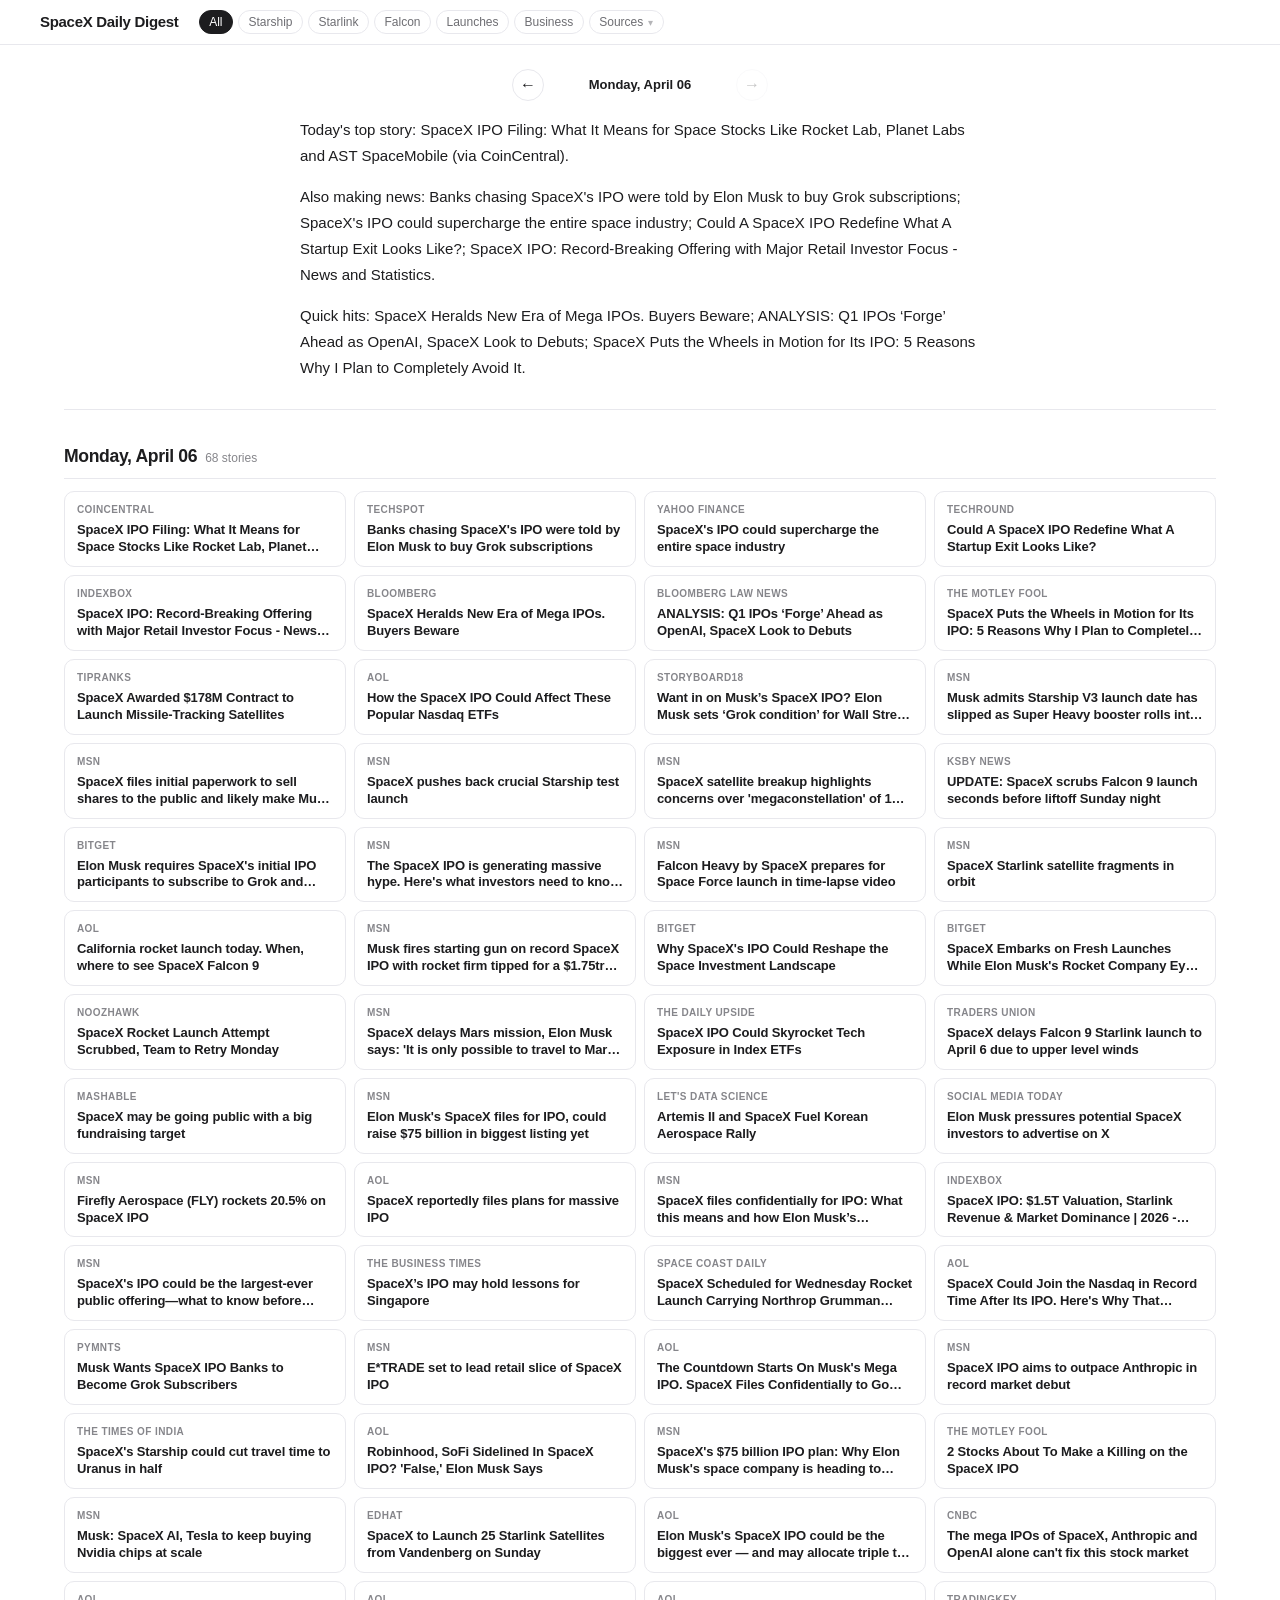
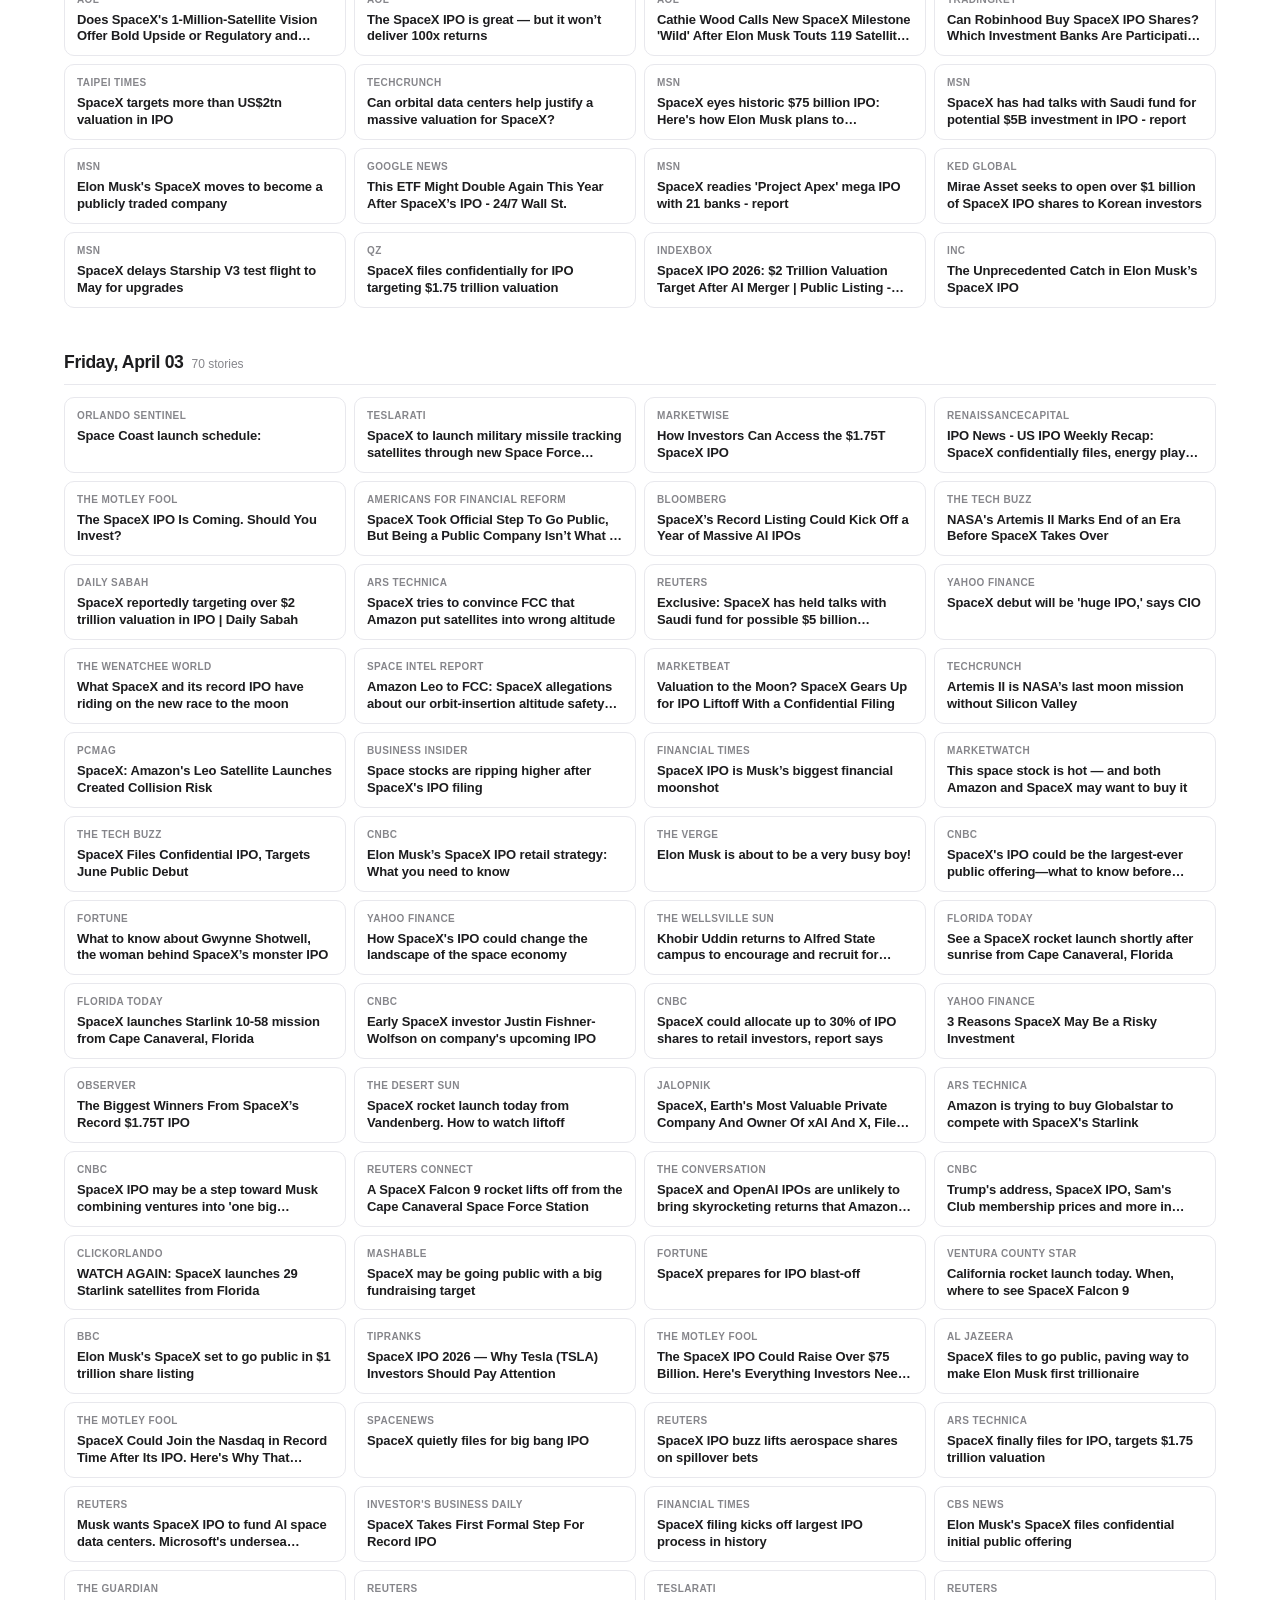
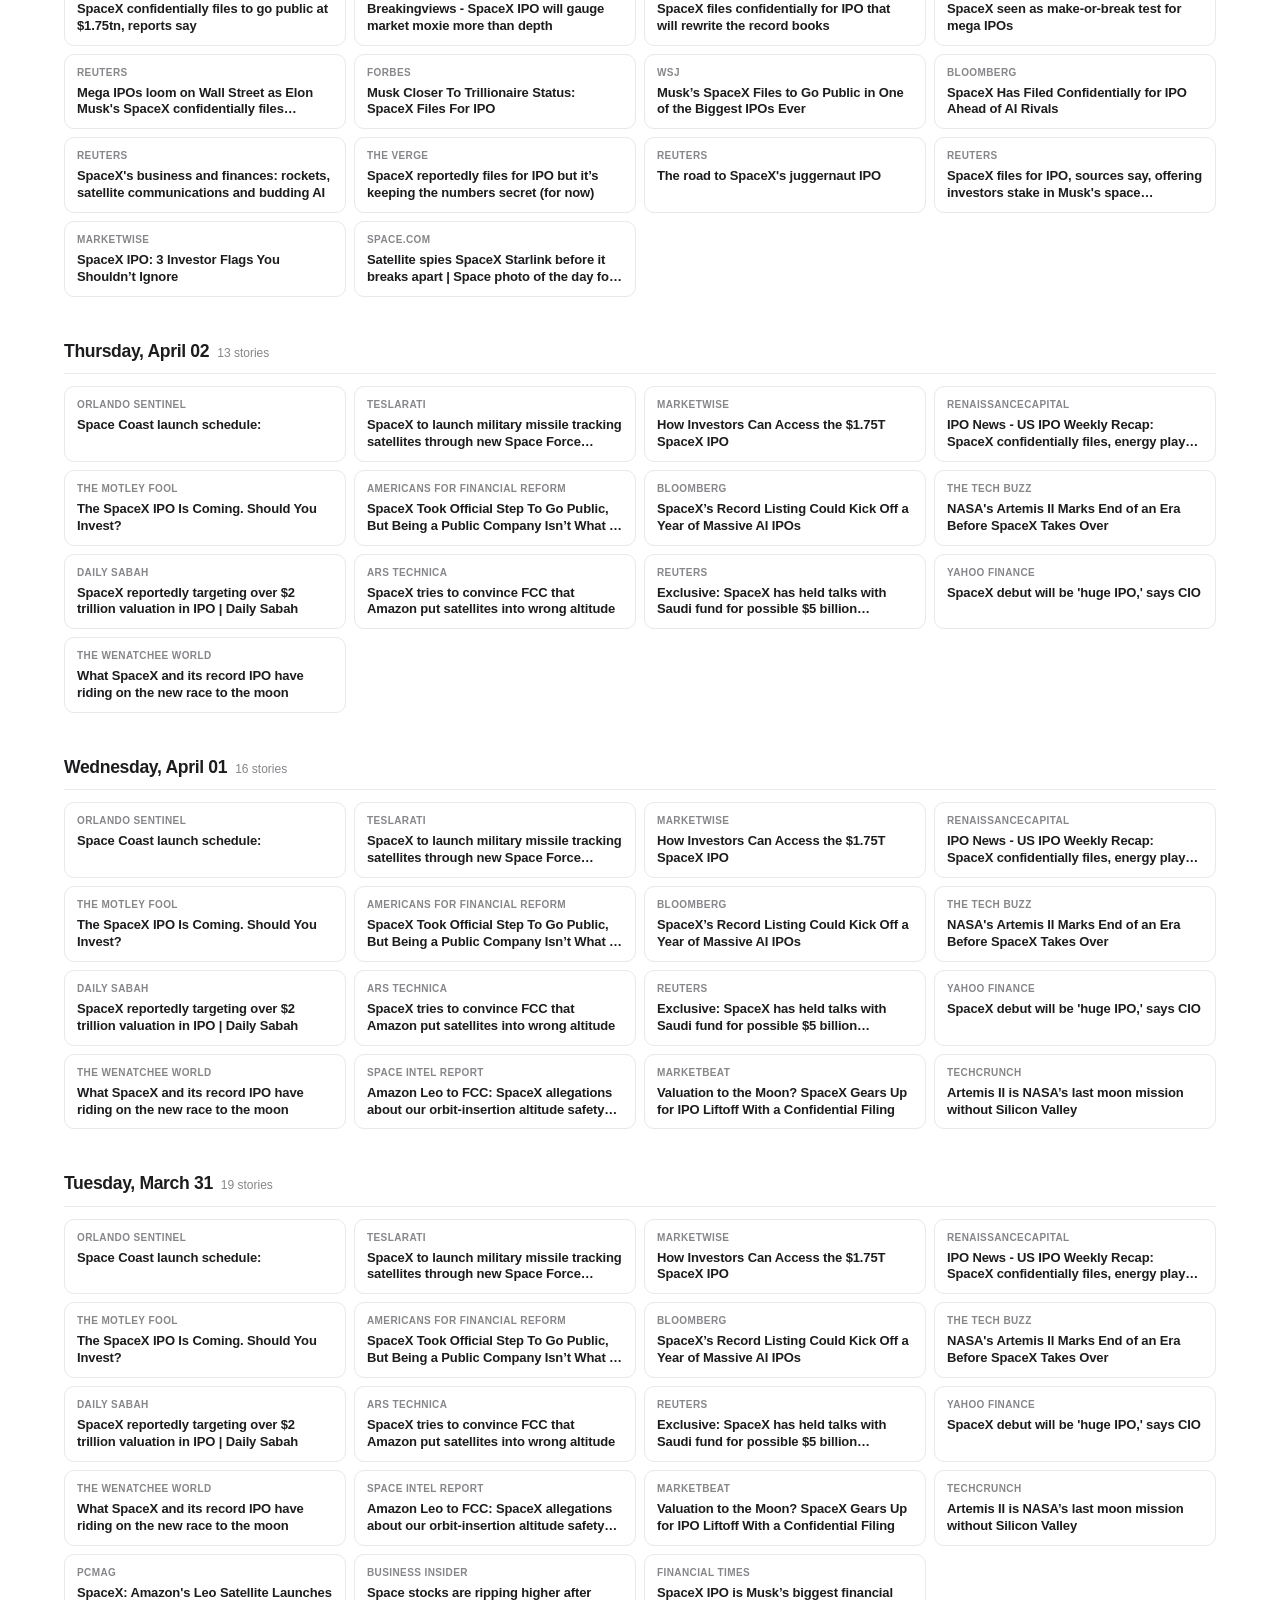
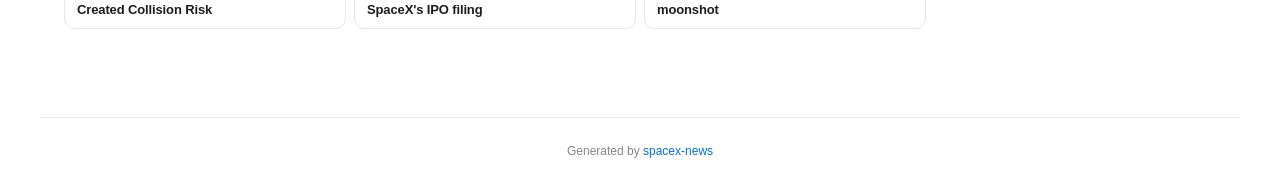
==== index.html @ ad114cac "Daily digest: 2026-04-06" ====
<!DOCTYPE html>
<html lang="en">
<head>
    <meta charset="UTF-8">
    <meta name="viewport" content="width=device-width, initial-scale=1.0">
    <title>SpaceX Daily Digest</title>
    <link rel="stylesheet" href="static/style.css">
</head>
<body>
    <nav class="topbar">
        <div class="topbar-inner">
            <span class="topbar-title">SpaceX Daily Digest</span>
            <div class="filter-row">
                <button class="filter-chip active" data-filter="topic" data-value="all">All</button>
                <button class="filter-chip" data-filter="topic" data-value="starship">Starship</button>
                <button class="filter-chip" data-filter="topic" data-value="starlink">Starlink</button>
                <button class="filter-chip" data-filter="topic" data-value="falcon">Falcon</button>
                <button class="filter-chip" data-filter="topic" data-value="launch">Launches</button>
                <button class="filter-chip" data-filter="topic" data-value="ipo">Business</button>
                <div class="source-dropdown">
                    <button class="filter-chip source-toggle" id="source-toggle">Sources</button>
                    <div class="source-menu" id="source-menu">
                        
                        <button class="source-option" data-filter="source" data-value="AOL">AOL</button>
                        
                        <button class="source-option" data-filter="source" data-value="Al Jazeera">Al Jazeera</button>
                        
                        <button class="source-option" data-filter="source" data-value="Americans for Financial Reform">Americans for Financial Reform</button>
                        
                        <button class="source-option" data-filter="source" data-value="Ars Technica">Ars Technica</button>
                        
                        <button class="source-option" data-filter="source" data-value="Bitget">Bitget</button>
                        
                        <button class="source-option" data-filter="source" data-value="Bloomberg">Bloomberg</button>
                        
                        <button class="source-option" data-filter="source" data-value="Bloomberg Law News">Bloomberg Law News</button>
                        
                        <button class="source-option" data-filter="source" data-value="Business Insider">Business Insider</button>
                        
                        <button class="source-option" data-filter="source" data-value="CBS News">CBS News</button>
                        
                        <button class="source-option" data-filter="source" data-value="CNBC">CNBC</button>
                        
                        <button class="source-option" data-filter="source" data-value="CoinCentral">CoinCentral</button>
                        
                        <button class="source-option" data-filter="source" data-value="Daily Sabah">Daily Sabah</button>
                        
                        <button class="source-option" data-filter="source" data-value="Financial Times">Financial Times</button>
                        
                        <button class="source-option" data-filter="source" data-value="Florida Today">Florida Today</button>
                        
                        <button class="source-option" data-filter="source" data-value="Forbes">Forbes</button>
                        
                        <button class="source-option" data-filter="source" data-value="Fortune">Fortune</button>
                        
                        <button class="source-option" data-filter="source" data-value="Google News">Google News</button>
                        
                        <button class="source-option" data-filter="source" data-value="IndexBox">IndexBox</button>
                        
                        <button class="source-option" data-filter="source" data-value="Investor&#39;s Business Daily">Investor&#39;s Business Daily</button>
                        
                        <button class="source-option" data-filter="source" data-value="Jalopnik">Jalopnik</button>
                        
                        <button class="source-option" data-filter="source" data-value="KED Global">KED Global</button>
                        
                        <button class="source-option" data-filter="source" data-value="KSBY News">KSBY News</button>
                        
                        <button class="source-option" data-filter="source" data-value="Let&#39;s Data Science">Let&#39;s Data Science</button>
                        
                        <button class="source-option" data-filter="source" data-value="MarketBeat">MarketBeat</button>
                        
                        <button class="source-option" data-filter="source" data-value="MarketWise">MarketWise</button>
                        
                        <button class="source-option" data-filter="source" data-value="Mashable">Mashable</button>
                        
                        <button class="source-option" data-filter="source" data-value="Noozhawk">Noozhawk</button>
                        
                        <button class="source-option" data-filter="source" data-value="Orlando Sentinel">Orlando Sentinel</button>
                        
                        <button class="source-option" data-filter="source" data-value="PCMag">PCMag</button>
                        
                        <button class="source-option" data-filter="source" data-value="PYMNTS">PYMNTS</button>
                        
                        <button class="source-option" data-filter="source" data-value="Reuters">Reuters</button>
                        
                        <button class="source-option" data-filter="source" data-value="Reuters Connect">Reuters Connect</button>
                        
                        <button class="source-option" data-filter="source" data-value="Social Media Today">Social Media Today</button>
                        
                        <button class="source-option" data-filter="source" data-value="Space Coast Daily">Space Coast Daily</button>
                        
                        <button class="source-option" data-filter="source" data-value="Space Intel Report">Space Intel Report</button>
                        
                        <button class="source-option" data-filter="source" data-value="Space.com">Space.com</button>
                        
                        <button class="source-option" data-filter="source" data-value="SpaceNews">SpaceNews</button>
                        
                        <button class="source-option" data-filter="source" data-value="Storyboard18">Storyboard18</button>
                        
                        <button class="source-option" data-filter="source" data-value="Taipei Times">Taipei Times</button>
                        
                        <button class="source-option" data-filter="source" data-value="TechCrunch">TechCrunch</button>
                        
                        <button class="source-option" data-filter="source" data-value="TechRound">TechRound</button>
                        
                        <button class="source-option" data-filter="source" data-value="TechSpot">TechSpot</button>
                        
                        <button class="source-option" data-filter="source" data-value="Teslarati">Teslarati</button>
                        
                        <button class="source-option" data-filter="source" data-value="The Business Times">The Business Times</button>
                        
                        <button class="source-option" data-filter="source" data-value="The Conversation">The Conversation</button>
                        
                        <button class="source-option" data-filter="source" data-value="The Daily Upside">The Daily Upside</button>
                        
                        <button class="source-option" data-filter="source" data-value="The Desert Sun">The Desert Sun</button>
                        
                        <button class="source-option" data-filter="source" data-value="The Guardian">The Guardian</button>
                        
                        <button class="source-option" data-filter="source" data-value="The Motley Fool">The Motley Fool</button>
                        
                        <button class="source-option" data-filter="source" data-value="The Tech Buzz">The Tech Buzz</button>
                        
                        <button class="source-option" data-filter="source" data-value="The Times of India">The Times of India</button>
                        
                        <button class="source-option" data-filter="source" data-value="The Verge">The Verge</button>
                        
                        <button class="source-option" data-filter="source" data-value="The Wenatchee World">The Wenatchee World</button>
                        
                        <button class="source-option" data-filter="source" data-value="TipRanks">TipRanks</button>
                        
                        <button class="source-option" data-filter="source" data-value="Traders Union">Traders Union</button>
                        
                        <button class="source-option" data-filter="source" data-value="TradingKey">TradingKey</button>
                        
                        <button class="source-option" data-filter="source" data-value="Ventura County Star">Ventura County Star</button>
                        
                        <button class="source-option" data-filter="source" data-value="WSJ">WSJ</button>
                        
                        <button class="source-option" data-filter="source" data-value="Yahoo Finance">Yahoo Finance</button>
                        
                        <button class="source-option" data-filter="source" data-value="bbc">bbc</button>
                        
                        <button class="source-option" data-filter="source" data-value="clickorlando">clickorlando</button>
                        
                        <button class="source-option" data-filter="source" data-value="edhat">edhat</button>
                        
                        <button class="source-option" data-filter="source" data-value="inc">inc</button>
                        
                        <button class="source-option" data-filter="source" data-value="marketwatch">marketwatch</button>
                        
                        <button class="source-option" data-filter="source" data-value="msn">msn</button>
                        
                        <button class="source-option" data-filter="source" data-value="observer">observer</button>
                        
                        <button class="source-option" data-filter="source" data-value="qz">qz</button>
                        
                        <button class="source-option" data-filter="source" data-value="renaissancecapital">renaissancecapital</button>
                        
                        <button class="source-option" data-filter="source" data-value="the wellsville sun">the wellsville sun</button>
                        
                    </div>
                </div>
            </div>
            <span class="active-source-tag" id="active-source-tag" hidden></span>
        </div>
    </nav>

    <main>
        <!-- Daily Digest Carousel -->
        
        <section class="digest-carousel" id="digest-carousel">
            <div class="digest-nav">
                <button class="digest-arrow" id="digest-prev" aria-label="Previous day">&larr;</button>
                <div class="digest-date" id="digest-date"></div>
                <button class="digest-arrow" id="digest-next" aria-label="Next day">&rarr;</button>
            </div>
            
            <article class="digest-panel active" data-day-index="0" data-date="Monday, April 06">
                <div class="digest-text">
                    <p>Today's top story: SpaceX IPO Filing: What It Means for Space Stocks Like Rocket Lab, Planet Labs and AST SpaceMobile (via CoinCentral).</p>
<p>Also making news: Banks chasing SpaceX's IPO were told by Elon Musk to buy Grok subscriptions; SpaceX's IPO could supercharge the entire space industry; Could A SpaceX IPO Redefine What A Startup Exit Looks Like?; SpaceX IPO: Record-Breaking Offering with Major Retail Investor Focus - News and Statistics.</p>
<p>Quick hits: SpaceX Heralds New Era of Mega IPOs. Buyers Beware; ANALYSIS: Q1 IPOs ‘Forge’ Ahead as OpenAI, SpaceX Look to Debuts; SpaceX Puts the Wheels in Motion for Its IPO: 5 Reasons Why I Plan to Completely Avoid It.</p>
                </div>
            </article>
            
            <article class="digest-panel " data-day-index="1" data-date="Friday, April 03">
                <div class="digest-text">
                    <p>Today's top story: Space Coast launch schedule: (via Orlando Sentinel).</p>
<p>Also making news: SpaceX to launch military missile tracking satellites through new Space Force contract; How Investors Can Access the $1.75T SpaceX IPO; IPO News - US IPO Weekly Recap: SpaceX confidentially files, energy play goes public, and more defense tech joins the IPO pipeline; The SpaceX IPO Is Coming. Should You Invest?.</p>
<p>Quick hits: SpaceX Took Official Step To Go Public, But Being a Public Company Isn’t What It Used To Be; SpaceX’s Record Listing Could Kick Off a Year of Massive AI IPOs; NASA's Artemis II Marks End of an Era Before SpaceX Takes Over.</p>
                </div>
            </article>
            
            <article class="digest-panel " data-day-index="2" data-date="Thursday, April 02">
                <div class="digest-text">
                    <p>This is a test briefing for 2026-04-02. SpaceX continued work on Starship development while preparing for upcoming Falcon 9 missions. The company also made progress on Starlink constellation expansion.</p>
<p>In business news, SpaceX IPO discussions dominated headlines with multiple reports suggesting a record-breaking public offering could be imminent.</p>
<p>Quick hits: Several launches were scheduled from both Cape Canaveral and Vandenberg, and the FCC continued reviewing Starlink spectrum allocation requests.</p>
                </div>
            </article>
            
            <article class="digest-panel " data-day-index="3" data-date="Wednesday, April 01">
                <div class="digest-text">
                    <p>This is a test briefing for 2026-04-01. SpaceX continued work on Starship development while preparing for upcoming Falcon 9 missions. The company also made progress on Starlink constellation expansion.</p>
<p>In business news, SpaceX IPO discussions dominated headlines with multiple reports suggesting a record-breaking public offering could be imminent.</p>
<p>Quick hits: Several launches were scheduled from both Cape Canaveral and Vandenberg, and the FCC continued reviewing Starlink spectrum allocation requests.</p>
                </div>
            </article>
            
            <article class="digest-panel " data-day-index="4" data-date="Tuesday, March 31">
                <div class="digest-text">
                    <p>This is a test briefing for 2026-03-31. SpaceX continued work on Starship development while preparing for upcoming Falcon 9 missions. The company also made progress on Starlink constellation expansion.</p>
<p>In business news, SpaceX IPO discussions dominated headlines with multiple reports suggesting a record-breaking public offering could be imminent.</p>
<p>Quick hits: Several launches were scheduled from both Cape Canaveral and Vandenberg, and the FCC continued reviewing Starlink spectrum allocation requests.</p>
                </div>
            </article>
            
        </section>
        

        <!-- Filter status -->
        <p class="filter-status" id="filter-status" hidden></p>

        <!-- Article cards by day -->
        
        <section class="day-section" id="2026-04-06">
            <div class="day-header">
                <h2>Monday, April 06</h2>
                <span class="day-count">68 stories</span>
            </div>

            <div class="card-grid">
                
                <a href="https://news.google.com/rss/articles/[base64]?oc=5" target="_blank" rel="noopener"
                   class="card "
                   data-source="CoinCentral"
                   data-text="spacex ipo filing: what it means for space stocks like rocket lab, planet labs and ast spacemobile">
                    <span class="card-source">CoinCentral</span>
                    <h3>SpaceX IPO Filing: What It Means for Space Stocks Like Rocket Lab, Planet Labs and AST SpaceMobile</h3>
                </a>
                
                <a href="https://news.google.com/rss/articles/CBMijgFBVV95cUxNSTVuWDZhTVlMOGF0LTZ2NXRQaTEwdWZRSzRtNS1yYWw3bHN4ekxueUFnS0JQb09aSlk1Snh6ZnB4VkROVjFQeS1sMGtNdW5GWVlEdnhhVUdpM0NwZ1o4MTVPWFdnSFBBX0xPMDdHOTZ2X1N5THROTU9lUGk3YU9kOTJXcTc0UEFCblBJTlZR?oc=5" target="_blank" rel="noopener"
                   class="card "
                   data-source="TechSpot"
                   data-text="banks chasing spacex&#39;s ipo were told by elon musk to buy grok subscriptions">
                    <span class="card-source">TechSpot</span>
                    <h3>Banks chasing SpaceX&#39;s IPO were told by Elon Musk to buy Grok subscriptions</h3>
                </a>
                
                <a href="https://news.google.com/rss/articles/[base64]?oc=5" target="_blank" rel="noopener"
                   class="card "
                   data-source="Yahoo Finance"
                   data-text="spacex&#39;s ipo could supercharge the entire space industry">
                    <span class="card-source">Yahoo Finance</span>
                    <h3>SpaceX&#39;s IPO could supercharge the entire space industry</h3>
                </a>
                
                <a href="https://news.google.com/rss/articles/[base64]?oc=5" target="_blank" rel="noopener"
                   class="card "
                   data-source="TechRound"
                   data-text="could a spacex ipo redefine what a startup exit looks like?">
                    <span class="card-source">TechRound</span>
                    <h3>Could A SpaceX IPO Redefine What A Startup Exit Looks Like?</h3>
                </a>
                
                <a href="https://news.google.com/rss/articles/[base64]?oc=5" target="_blank" rel="noopener"
                   class="card "
                   data-source="IndexBox"
                   data-text="spacex ipo: record-breaking offering with major retail investor focus - news and statistics">
                    <span class="card-source">IndexBox</span>
                    <h3>SpaceX IPO: Record-Breaking Offering with Major Retail Investor Focus - News and Statistics</h3>
                </a>
                
                <a href="https://news.google.com/rss/articles/[base64]?oc=5" target="_blank" rel="noopener"
                   class="card "
                   data-source="Bloomberg"
                   data-text="spacex heralds new era of mega ipos. buyers beware">
                    <span class="card-source">Bloomberg</span>
                    <h3>SpaceX Heralds New Era of Mega IPOs. Buyers Beware</h3>
                </a>
                
                <a href="https://news.google.com/rss/articles/[base64]?oc=5" target="_blank" rel="noopener"
                   class="card "
                   data-source="Bloomberg Law News"
                   data-text="analysis: q1 ipos ‘forge’ ahead as openai, spacex look to debuts">
                    <span class="card-source">Bloomberg Law News</span>
                    <h3>ANALYSIS: Q1 IPOs ‘Forge’ Ahead as OpenAI, SpaceX Look to Debuts</h3>
                </a>
                
                <a href="https://news.google.com/rss/articles/[base64]?oc=5" target="_blank" rel="noopener"
                   class="card "
                   data-source="The Motley Fool"
                   data-text="spacex puts the wheels in motion for its ipo: 5 reasons why i plan to completely avoid it">
                    <span class="card-source">The Motley Fool</span>
                    <h3>SpaceX Puts the Wheels in Motion for Its IPO: 5 Reasons Why I Plan to Completely Avoid It</h3>
                </a>
                
                <a href="https://news.google.com/rss/articles/[base64]?oc=5" target="_blank" rel="noopener"
                   class="card "
                   data-source="TipRanks"
                   data-text="spacex awarded $178m contract to launch missile-tracking satellites">
                    <span class="card-source">TipRanks</span>
                    <h3>SpaceX Awarded $178M Contract to Launch Missile-Tracking Satellites</h3>
                </a>
                
                <a href="https://news.google.com/rss/articles/CBMigAFBVV95cUxPMUdyQzNWa0JyWGVkT1VkSzAyeWQtNC1JZ01ScFcwMlo3YVpieEt3SGYxSW1tV2JaOTJEZkswWEU0d3ZfLVlqMm5FNEhwRkY5bHpjS3A5Y1FwM2V5RVpxRzlQc2JxdXJTa1ZlOTR4MXBJQjFKTHdvRTNBcUx0ODlhTg?oc=5" target="_blank" rel="noopener"
                   class="card "
                   data-source="AOL"
                   data-text="how the spacex ipo could affect these popular nasdaq etfs">
                    <span class="card-source">AOL</span>
                    <h3>How the SpaceX IPO Could Affect These Popular Nasdaq ETFs</h3>
                </a>
                
                <a href="https://news.google.com/rss/articles/[base64]?oc=5" target="_blank" rel="noopener"
                   class="card "
                   data-source="Storyboard18"
                   data-text="want in on musk’s spacex ipo? elon musk sets ‘grok condition’ for wall street banks, advisers">
                    <span class="card-source">Storyboard18</span>
                    <h3>Want in on Musk’s SpaceX IPO? Elon Musk sets ‘Grok condition’ for Wall Street banks, advisers</h3>
                </a>
                
                <a href="https://news.google.com/rss/articles/[base64]?oc=5" target="_blank" rel="noopener"
                   class="card "
                   data-source="msn"
                   data-text="musk admits starship v3 launch date has slipped as super heavy booster rolls into place">
                    <span class="card-source">msn</span>
                    <h3>Musk admits Starship V3 launch date has slipped as Super Heavy booster rolls into place</h3>
                </a>
                
                <a href="https://news.google.com/rss/articles/[base64]?oc=5" target="_blank" rel="noopener"
                   class="card "
                   data-source="msn"
                   data-text="spacex files initial paperwork to sell shares to the public and likely make musk a trillionaire">
                    <span class="card-source">msn</span>
                    <h3>SpaceX files initial paperwork to sell shares to the public and likely make Musk a trillionaire</h3>
                </a>
                
                <a href="https://news.google.com/rss/articles/[base64]?oc=5" target="_blank" rel="noopener"
                   class="card "
                   data-source="msn"
                   data-text="spacex pushes back crucial starship test launch">
                    <span class="card-source">msn</span>
                    <h3>SpaceX pushes back crucial Starship test launch</h3>
                </a>
                
                <a href="https://news.google.com/rss/articles/[base64]?oc=5" target="_blank" rel="noopener"
                   class="card "
                   data-source="msn"
                   data-text="spacex satellite breakup highlights concerns over &#39;megaconstellation&#39; of 1m craft orbiting earth">
                    <span class="card-source">msn</span>
                    <h3>SpaceX satellite breakup highlights concerns over &#39;megaconstellation&#39; of 1M craft orbiting Earth</h3>
                </a>
                
                <a href="https://news.google.com/rss/articles/[base64]?oc=5" target="_blank" rel="noopener"
                   class="card "
                   data-source="KSBY News"
                   data-text="update: spacex scrubs falcon 9 launch seconds before liftoff sunday night">
                    <span class="card-source">KSBY News</span>
                    <h3>UPDATE: SpaceX scrubs Falcon 9 launch seconds before liftoff Sunday night</h3>
                </a>
                
                <a href="https://news.google.com/rss/articles/[base64]?oc=5" target="_blank" rel="noopener"
                   class="card "
                   data-source="Bitget"
                   data-text="elon musk requires spacex&#39;s initial ipo participants to subscribe to grok and integrate it into their own systems.">
                    <span class="card-source">Bitget</span>
                    <h3>Elon Musk requires SpaceX&#39;s initial IPO participants to subscribe to Grok and integrate it into their own systems.</h3>
                </a>
                
                <a href="https://news.google.com/rss/articles/[base64]?oc=5" target="_blank" rel="noopener"
                   class="card "
                   data-source="msn"
                   data-text="the spacex ipo is generating massive hype. here&#39;s what investors need to know before musk&#39;s latest project goes public.">
                    <span class="card-source">msn</span>
                    <h3>The SpaceX IPO is generating massive hype. Here&#39;s what investors need to know before Musk&#39;s latest project goes public.</h3>
                </a>
                
                <a href="https://news.google.com/rss/articles/[base64]?oc=5" target="_blank" rel="noopener"
                   class="card "
                   data-source="msn"
                   data-text="falcon heavy by spacex prepares for space force launch in time-lapse video">
                    <span class="card-source">msn</span>
                    <h3>Falcon Heavy by SpaceX prepares for Space Force launch in time-lapse video</h3>
                </a>
                
                <a href="https://news.google.com/rss/articles/[base64]?oc=5" target="_blank" rel="noopener"
                   class="card "
                   data-source="msn"
                   data-text="spacex starlink satellite fragments in orbit">
                    <span class="card-source">msn</span>
                    <h3>SpaceX Starlink satellite fragments in orbit</h3>
                </a>
                
                <a href="https://news.google.com/rss/articles/CBMihwFBVV95cUxObU1KenZnM0F3QnllR1EwUTQzRy14eVdVSzdhNkhzczIwaWlRR0Y1djJLb1ZpZF9tYThHRGJDYzczUU95TldpMDVCbUJobkR1WEZsQXI2VmlvRzVKTU5vZjlYMlNQU3VKTHpvS2V6OVRFcU1Ca1diLURQVzNabU92b2hEeDBJOGM?oc=5" target="_blank" rel="noopener"
                   class="card "
                   data-source="AOL"
                   data-text="california rocket launch today. when, where to see spacex falcon 9">
                    <span class="card-source">AOL</span>
                    <h3>California rocket launch today. When, where to see SpaceX Falcon 9</h3>
                </a>
                
                <a href="https://news.google.com/rss/articles/[base64]?oc=5" target="_blank" rel="noopener"
                   class="card "
                   data-source="msn"
                   data-text="musk fires starting gun on record spacex ipo with rocket firm tipped for a $1.75trn valuation">
                    <span class="card-source">msn</span>
                    <h3>Musk fires starting gun on record SpaceX IPO with rocket firm tipped for a $1.75trn valuation</h3>
                </a>
                
                <a href="https://news.google.com/rss/articles/[base64]?oc=5" target="_blank" rel="noopener"
                   class="card "
                   data-source="Bitget"
                   data-text="why spacex&#39;s ipo could reshape the space investment landscape">
                    <span class="card-source">Bitget</span>
                    <h3>Why SpaceX&#39;s IPO Could Reshape the Space Investment Landscape</h3>
                </a>
                
                <a href="https://news.google.com/rss/articles/[base64]?oc=5" target="_blank" rel="noopener"
                   class="card "
                   data-source="Bitget"
                   data-text="spacex embarks on fresh launches while elon musk&#39;s rocket company eyes ipo">
                    <span class="card-source">Bitget</span>
                    <h3>SpaceX Embarks on Fresh Launches While Elon Musk&#39;s Rocket Company Eyes IPO</h3>
                </a>
                
                <a href="https://news.google.com/rss/articles/CBMijAFBVV95cUxQTjFOWVFTZ1JTcmk4WTh4SC03ekRSZnRUVHZTUkRBb0x3MmE5WTd4dkRiZEVJQmIzcFBabk85WVloREJmVTdfRVNVR3loY3hRNm94NTJodHpUUDJnRmRDcEdNOUdsel9zeE9fWS1vb3RIa1luX1FWUG03NGZOVm5XZjFNUVhQZEdpV20wbQ?oc=5" target="_blank" rel="noopener"
                   class="card "
                   data-source="Noozhawk"
                   data-text="spacex rocket launch attempt scrubbed, team to retry monday">
                    <span class="card-source">Noozhawk</span>
                    <h3>SpaceX Rocket Launch Attempt Scrubbed, Team to Retry Monday</h3>
                </a>
                
                <a href="https://news.google.com/rss/articles/[base64]?oc=5" target="_blank" rel="noopener"
                   class="card "
                   data-source="msn"
                   data-text="spacex delays mars mission, elon musk says: &#39;it is only possible to travel to mars when …&#39;">
                    <span class="card-source">msn</span>
                    <h3>SpaceX delays Mars mission, Elon Musk says: &#39;It is only possible to travel to Mars when …&#39;</h3>
                </a>
                
                <a href="https://news.google.com/rss/articles/[base64]?oc=5" target="_blank" rel="noopener"
                   class="card "
                   data-source="The Daily Upside"
                   data-text="spacex ipo could skyrocket tech exposure in index etfs">
                    <span class="card-source">The Daily Upside</span>
                    <h3>SpaceX IPO Could Skyrocket Tech Exposure in Index ETFs</h3>
                </a>
                
                <a href="https://news.google.com/rss/articles/CBMiiwFBVV95cUxQNFk4Ym9fOWdCVzRWZjZOZzNUNnpKQ2JjMWhQVjRHYlRPemZyRDg0V0s1cXE3V1g1VFJITFU2VG1EMlFQVXAxMmR5dUliZjVzS0FIWWFzTVVYSHU5NjFPUXFtTktSbTJOUlB6eWdGZDh6YUJRS1RLYkl1ZktoS3BiRmlfTC1LcWZGQTBj?oc=5" target="_blank" rel="noopener"
                   class="card "
                   data-source="Traders Union"
                   data-text="spacex delays falcon 9 starlink launch to april 6 due to upper level winds">
                    <span class="card-source">Traders Union</span>
                    <h3>SpaceX delays Falcon 9 Starlink launch to April 6 due to upper level winds</h3>
                </a>
                
                <a href="https://news.google.com/rss/articles/CBMia0FVX3lxTE9CamhGUlVfX3hVclJRcmduU042NG1BazE1T1lCZXBDSzNWNDdVdTl2VTVYR0lIMTU3NU14Qml3anp2eTF1YzJJclMtWnllNnBtaGN4eDhrRnUzZG1vZzRnb1doUWNwSl9Dd3FB?oc=5" target="_blank" rel="noopener"
                   class="card "
                   data-source="Mashable"
                   data-text="spacex may be going public with a big fundraising target">
                    <span class="card-source">Mashable</span>
                    <h3>SpaceX may be going public with a big fundraising target</h3>
                </a>
                
                <a href="https://news.google.com/rss/articles/[base64]?oc=5" target="_blank" rel="noopener"
                   class="card "
                   data-source="msn"
                   data-text="elon musk&#39;s spacex files for ipo, could raise $75 billion in biggest listing yet">
                    <span class="card-source">msn</span>
                    <h3>Elon Musk&#39;s SpaceX files for IPO, could raise $75 billion in biggest listing yet</h3>
                </a>
                
                <a href="https://news.google.com/rss/articles/[base64]?oc=5" target="_blank" rel="noopener"
                   class="card "
                   data-source="Let&#39;s Data Science"
                   data-text="artemis ii and spacex fuel korean aerospace rally">
                    <span class="card-source">Let&#39;s Data Science</span>
                    <h3>Artemis II and SpaceX Fuel Korean Aerospace Rally</h3>
                </a>
                
                <a href="https://news.google.com/rss/articles/[base64]?oc=5" target="_blank" rel="noopener"
                   class="card "
                   data-source="Social Media Today"
                   data-text="elon musk pressures potential spacex investors to advertise on x">
                    <span class="card-source">Social Media Today</span>
                    <h3>Elon Musk pressures potential SpaceX investors to advertise on X</h3>
                </a>
                
                <a href="https://news.google.com/rss/articles/[base64]?oc=5" target="_blank" rel="noopener"
                   class="card "
                   data-source="msn"
                   data-text="firefly aerospace (fly) rockets 20.5% on spacex ipo">
                    <span class="card-source">msn</span>
                    <h3>Firefly Aerospace (FLY) rockets 20.5% on SpaceX IPO</h3>
                </a>
                
                <a href="https://news.google.com/rss/articles/CBMiiAFBVV95cUxNZkpKcjA5b040Y2IxOVJ6SXJ2Y2lhMktfM3BQa0wyelhLa2ZPd0tpM0R0Ul9PUmpzczhrRVRYWUNaaXlBWnVUVDBKT3JiZDhuNzhOUGRlaUhsVGhnOEtRZUNkTVBvNDYzMUt5M0MwS1ZqM3Y3VmxndU0wcVluM1JzMy1COElxWUQz?oc=5" target="_blank" rel="noopener"
                   class="card "
                   data-source="AOL"
                   data-text="spacex reportedly files plans for massive ipo">
                    <span class="card-source">AOL</span>
                    <h3>SpaceX reportedly files plans for massive IPO</h3>
                </a>
                
                <a href="https://news.google.com/rss/articles/[base64]?oc=5" target="_blank" rel="noopener"
                   class="card "
                   data-source="msn"
                   data-text="spacex files confidentially for ipo: what this means and how elon musk’s company may have left openai and anthropic behind">
                    <span class="card-source">msn</span>
                    <h3>SpaceX files confidentially for IPO: What this means and how Elon Musk’s company may have left OpenAI and Anthropic behind</h3>
                </a>
                
                <a href="https://news.google.com/rss/articles/[base64]?oc=5" target="_blank" rel="noopener"
                   class="card "
                   data-source="IndexBox"
                   data-text="spacex ipo: $1.5t valuation, starlink revenue &amp; market dominance | 2026 - news and statistics">
                    <span class="card-source">IndexBox</span>
                    <h3>SpaceX IPO: $1.5T Valuation, Starlink Revenue &amp; Market Dominance | 2026 - News and Statistics</h3>
                </a>
                
                <a href="https://news.google.com/rss/articles/[base64]?oc=5" target="_blank" rel="noopener"
                   class="card "
                   data-source="msn"
                   data-text="spacex&#39;s ipo could be the largest-ever public offering—what to know before investing, from experts">
                    <span class="card-source">msn</span>
                    <h3>SpaceX&#39;s IPO could be the largest-ever public offering—what to know before investing, from experts</h3>
                </a>
                
                <a href="https://news.google.com/rss/articles/[base64]?oc=5" target="_blank" rel="noopener"
                   class="card "
                   data-source="The Business Times"
                   data-text="spacex’s ipo may hold lessons for singapore">
                    <span class="card-source">The Business Times</span>
                    <h3>SpaceX’s IPO may hold lessons for Singapore</h3>
                </a>
                
                <a href="https://news.google.com/rss/articles/[base64]?oc=5" target="_blank" rel="noopener"
                   class="card "
                   data-source="Space Coast Daily"
                   data-text="spacex scheduled for wednesday rocket launch carrying northrop grumman mission from cape canaveral">
                    <span class="card-source">Space Coast Daily</span>
                    <h3>SpaceX Scheduled for Wednesday Rocket Launch Carrying Northrop Grumman Mission From Cape Canaveral</h3>
                </a>
                
                <a href="https://news.google.com/rss/articles/CBMigAFBVV95cUxQdW0xQzJCZEt0U0c2SlJ1c28wSlc3Yk5tUnBiNWV4aUZWLUJreGk4aEFCaXM1dE05cGwxWWZuY3JuU3ctTV9JN2RVWENwODdvaWRkSTAtUDNTcWdmZndSeVl5eVEtbnlKS2dKYUNlcVlVOEhjQi1uMnhGRTRnbjVBcA?oc=5" target="_blank" rel="noopener"
                   class="card "
                   data-source="AOL"
                   data-text="spacex could join the nasdaq in record time after its ipo. here&#39;s why that matters.">
                    <span class="card-source">AOL</span>
                    <h3>SpaceX Could Join the Nasdaq in Record Time After Its IPO. Here&#39;s Why That Matters.</h3>
                </a>
                
                <a href="https://news.google.com/rss/articles/[base64]?oc=5" target="_blank" rel="noopener"
                   class="card "
                   data-source="PYMNTS"
                   data-text="musk wants spacex ipo banks to become grok subscribers">
                    <span class="card-source">PYMNTS</span>
                    <h3>Musk Wants SpaceX IPO Banks to Become Grok Subscribers</h3>
                </a>
                
                <a href="https://news.google.com/rss/articles/[base64]?oc=5" target="_blank" rel="noopener"
                   class="card "
                   data-source="msn"
                   data-text="e*trade set to lead retail slice of spacex ipo">
                    <span class="card-source">msn</span>
                    <h3>E*TRADE set to lead retail slice of SpaceX IPO</h3>
                </a>
                
                <a href="https://news.google.com/rss/articles/CBMif0FVX3lxTE92eXRxenZrM01JUEJaRGhGak5aM3NlRlhGQmNMbjlkb2RCaXlDZ3ppeWxzNnZLNjlxVG1wYkw4NG9JdWw5enhHb1lDZl9OSzdBamxiUnZydDlpcDZfSENGLVVLTTAxZWxPQlhfRk9BMmJRU3VSenowRF9IS0VkWDg?oc=5" target="_blank" rel="noopener"
                   class="card "
                   data-source="AOL"
                   data-text="the countdown starts on musk&#39;s mega ipo. spacex files confidentially to go public, reports say.">
                    <span class="card-source">AOL</span>
                    <h3>The Countdown Starts On Musk&#39;s Mega IPO. SpaceX Files Confidentially to Go Public, Reports Say.</h3>
                </a>
                
                <a href="https://news.google.com/rss/articles/[base64]?oc=5" target="_blank" rel="noopener"
                   class="card "
                   data-source="msn"
                   data-text="spacex ipo aims to outpace anthropic in record market debut">
                    <span class="card-source">msn</span>
                    <h3>SpaceX IPO aims to outpace Anthropic in record market debut</h3>
                </a>
                
                <a href="https://news.google.com/rss/articles/[base64]?oc=5" target="_blank" rel="noopener"
                   class="card "
                   data-source="The Times of India"
                   data-text="spacex&#39;s starship could cut travel time to uranus in half">
                    <span class="card-source">The Times of India</span>
                    <h3>SpaceX&#39;s Starship could cut travel time to Uranus in half</h3>
                </a>
                
                <a href="https://news.google.com/rss/articles/CBMihgFBVV95cUxPQnFJRktDYmcxdmRyTEFLVEtLV1RGMXdqRXZ4Ry1NeTh6N1JxbllDWWsyVF9VWDlJd1ZPWTV0bXN5WEcyT3lMNllibUxuQ2VjcDJKcUxkVnpDVnFUNFVnVDJuZXJid3lFUk8wT1czLUJUNHZVcXJwMkMtdXhuRGNRV2VqNi1zdw?oc=5" target="_blank" rel="noopener"
                   class="card "
                   data-source="AOL"
                   data-text="robinhood, sofi sidelined in spacex ipo? &#39;false,&#39; elon musk says">
                    <span class="card-source">AOL</span>
                    <h3>Robinhood, SoFi Sidelined In SpaceX IPO? &#39;False,&#39; Elon Musk Says</h3>
                </a>
                
                <a href="https://news.google.com/rss/articles/[base64]?oc=5" target="_blank" rel="noopener"
                   class="card "
                   data-source="msn"
                   data-text="spacex&#39;s $75 billion ipo plan: why elon musk&#39;s space company is heading to public markets now">
                    <span class="card-source">msn</span>
                    <h3>SpaceX&#39;s $75 billion IPO plan: Why Elon Musk&#39;s space company is heading to public markets now</h3>
                </a>
                
                <a href="https://news.google.com/rss/articles/[base64]?oc=5" target="_blank" rel="noopener"
                   class="card "
                   data-source="The Motley Fool"
                   data-text="2 stocks about to make a killing on the spacex ipo">
                    <span class="card-source">The Motley Fool</span>
                    <h3>2 Stocks About To Make a Killing on the SpaceX IPO</h3>
                </a>
                
                <a href="https://news.google.com/rss/articles/[base64]?oc=5" target="_blank" rel="noopener"
                   class="card "
                   data-source="msn"
                   data-text="musk: spacex ai, tesla to keep buying nvidia chips at scale">
                    <span class="card-source">msn</span>
                    <h3>Musk: SpaceX AI, Tesla to keep buying Nvidia chips at scale</h3>
                </a>
                
                <a href="https://news.google.com/rss/articles/[base64]?oc=5" target="_blank" rel="noopener"
                   class="card "
                   data-source="edhat"
                   data-text="spacex to launch 25 starlink satellites from vandenberg on sunday">
                    <span class="card-source">edhat</span>
                    <h3>SpaceX to Launch 25 Starlink Satellites from Vandenberg on Sunday</h3>
                </a>
                
                <a href="https://news.google.com/rss/articles/CBMiekFVX3lxTE9zWDdJNU5hTkY0bjFkSldodElNakhkb2M5TThyc0dZZDFmZFJnc1FhVlVIdmswOFczb0tDWVZmaDFBY3VxV2NDV3k3OVpObndhVDIxdVZWa1BsVWNaeTd6VUJXY0hyRGEwODhqNWxMTjVyaXE2V0hyeVZ3?oc=5" target="_blank" rel="noopener"
                   class="card "
                   data-source="AOL"
                   data-text="elon musk&#39;s spacex ipo could be the biggest ever — and may allocate triple the usual shares to everyday investors (like you)">
                    <span class="card-source">AOL</span>
                    <h3>Elon Musk&#39;s SpaceX IPO could be the biggest ever — and may allocate triple the usual shares to everyday investors (like you)</h3>
                </a>
                
                <a href="https://news.google.com/rss/articles/[base64]?oc=5" target="_blank" rel="noopener"
                   class="card "
                   data-source="CNBC"
                   data-text="the mega ipos of spacex, anthropic and openai alone can&#39;t fix this stock market">
                    <span class="card-source">CNBC</span>
                    <h3>The mega IPOs of SpaceX, Anthropic and OpenAI alone can&#39;t fix this stock market</h3>
                </a>
                
                <a href="https://news.google.com/rss/articles/CBMigAFBVV95cUxPSmx3aHpSVGV5QVcxZVY3c3A0Zm41R21TME9tQjQtQnBFeG5BMVF0NG1wWVl4VFdnSDh5RWpiaFg0VU1aVWRmRERFQWFnZjRyeWJwSzctdnROS3JOX0VWdzZBRVZ1TmJELUhwakRvcGxuaVRkUGZ3RGt3UENqLXFmWA?oc=5" target="_blank" rel="noopener"
                   class="card "
                   data-source="AOL"
                   data-text="does spacex&#39;s 1-million-satellite vision offer bold upside or regulatory and environmental risk for investors?">
                    <span class="card-source">AOL</span>
                    <h3>Does SpaceX&#39;s 1-Million-Satellite Vision Offer Bold Upside or Regulatory and Environmental Risk for Investors?</h3>
                </a>
                
                <a href="https://news.google.com/rss/articles/CBMic0FVX3lxTFBWYjZLN1pBNEFocG1ZWGtHd012cHJSbzNBMlJjdC1PUXBRQ0Q5TGNBQjBfS1NfS3BBV2k4aThHejdXMUlUeEwyTHNHLTBPTWo5NjFMWmpPUkVyQXhkOFlQenJFMHIzVkRIbUpLTTc3OUZLRzQ?oc=5" target="_blank" rel="noopener"
                   class="card "
                   data-source="AOL"
                   data-text="the spacex ipo is great — but it won’t deliver 100x returns">
                    <span class="card-source">AOL</span>
                    <h3>The SpaceX IPO is great — but it won’t deliver 100x returns</h3>
                </a>
                
                <a href="https://news.google.com/rss/articles/CBMihAFBVV95cUxPSl85LXAyWTB2cnUyMWg0NDhXX3VjbjdSZ3VCN0xOVVliX2Q5a0pyTld6ZzJ0ekRQa3I4ZUE5R0FzV3FMM2Z4RlRBVUwxZG05SFU3ajJVWU1aV3JPSWxFQldxdzI3VWkwTVhpbkZZT3l1cV80RkVJR0VWaFlyRnVyMGFRbTU?oc=5" target="_blank" rel="noopener"
                   class="card "
                   data-source="AOL"
                   data-text="cathie wood calls new spacex milestone &#39;wild&#39; after elon musk touts 119 satellites delivered to orbit at once">
                    <span class="card-source">AOL</span>
                    <h3>Cathie Wood Calls New SpaceX Milestone &#39;Wild&#39; After Elon Musk Touts 119 Satellites Delivered To Orbit At Once</h3>
                </a>
                
                <a href="https://news.google.com/rss/articles/[base64]?oc=5" target="_blank" rel="noopener"
                   class="card "
                   data-source="TradingKey"
                   data-text="can robinhood buy spacex ipo shares? which investment banks are participating in underwriting? how can retail investors in asia and europe invest in spacex?">
                    <span class="card-source">TradingKey</span>
                    <h3>Can Robinhood Buy SpaceX IPO Shares? Which Investment Banks Are Participating in Underwriting? How Can Retail Investors in Asia and Europe Invest in SpaceX?</h3>
                </a>
                
                <a href="https://news.google.com/rss/articles/CBMidkFVX3lxTFBqdFBZeVluWUpUakVSZEsweUlvdDREM3hDMnhkNzJTa0VtWEIyUnIwT2JYLWJORzhFUm1MRUxFdHNLRFNkTm9wNTNYUkpWOGk1S1VZVl9waV9xNHNfVWprWHA1c3Z3LS1QbUFxX3NNTk4zUjhNd1E?oc=5" target="_blank" rel="noopener"
                   class="card "
                   data-source="Taipei Times"
                   data-text="spacex targets more than us$2tn valuation in ipo">
                    <span class="card-source">Taipei Times</span>
                    <h3>SpaceX targets more than US$2tn valuation in IPO</h3>
                </a>
                
                <a href="https://news.google.com/rss/articles/[base64]?oc=5" target="_blank" rel="noopener"
                   class="card "
                   data-source="TechCrunch"
                   data-text="can orbital data centers help justify a massive valuation for spacex?">
                    <span class="card-source">TechCrunch</span>
                    <h3>Can orbital data centers help justify a massive valuation for SpaceX?</h3>
                </a>
                
                <a href="https://news.google.com/rss/articles/[base64]?oc=5" target="_blank" rel="noopener"
                   class="card "
                   data-source="msn"
                   data-text="spacex eyes historic $75 billion ipo: here&#39;s how elon musk plans to strengthen &#39;muskonomy&#39; vision">
                    <span class="card-source">msn</span>
                    <h3>SpaceX eyes historic $75 billion IPO: Here&#39;s how Elon Musk plans to strengthen &#39;Muskonomy&#39; vision</h3>
                </a>
                
                <a href="https://news.google.com/rss/articles/[base64]?oc=5" target="_blank" rel="noopener"
                   class="card "
                   data-source="msn"
                   data-text="spacex has had talks with saudi fund for potential $5b investment in ipo - report">
                    <span class="card-source">msn</span>
                    <h3>SpaceX has had talks with Saudi fund for potential $5B investment in IPO - report</h3>
                </a>
                
                <a href="https://news.google.com/rss/articles/[base64]?oc=5" target="_blank" rel="noopener"
                   class="card "
                   data-source="msn"
                   data-text="elon musk&#39;s spacex moves to become a publicly traded company">
                    <span class="card-source">msn</span>
                    <h3>Elon Musk&#39;s SpaceX moves to become a publicly traded company</h3>
                </a>
                
                <a href="https://news.google.com/rss/articles/[base64]?oc=5" target="_blank" rel="noopener"
                   class="card "
                   data-source="Google News"
                   data-text="this etf might double again this year after spacex’s ipo - 24/7 wall st.">
                    <span class="card-source">Google News</span>
                    <h3>This ETF Might Double Again This Year After SpaceX’s IPO - 24/7 Wall St.</h3>
                </a>
                
                <a href="https://news.google.com/rss/articles/[base64]?oc=5" target="_blank" rel="noopener"
                   class="card "
                   data-source="msn"
                   data-text="spacex readies &#39;project apex&#39; mega ipo with 21 banks - report">
                    <span class="card-source">msn</span>
                    <h3>SpaceX readies &#39;Project Apex&#39; mega IPO with 21 banks - report</h3>
                </a>
                
                <a href="https://news.google.com/rss/articles/CBMickFVX3lxTFBVNWlrR3NGTWxpZ1VsX2ppY1NkeFg3a29yM2s2NU5XVmJ5Y19JU3RKVkpxQjF4bGh4MEJpcXlYRTAtaDhIUlBXSmJzRXcxVDRNWUJfRXd0ZE9yZl9MM0NiSVFwc0duRi1IXzZfRHR5UFJxUQ?oc=5" target="_blank" rel="noopener"
                   class="card "
                   data-source="KED Global"
                   data-text="mirae asset seeks to open over $1 billion of spacex ipo shares to korean investors">
                    <span class="card-source">KED Global</span>
                    <h3>Mirae Asset seeks to open over $1 billion of SpaceX IPO shares to Korean investors</h3>
                </a>
                
                <a href="https://news.google.com/rss/articles/[base64]?oc=5" target="_blank" rel="noopener"
                   class="card "
                   data-source="msn"
                   data-text="spacex delays starship v3 test flight to may for upgrades">
                    <span class="card-source">msn</span>
                    <h3>SpaceX delays Starship V3 test flight to May for upgrades</h3>
                </a>
                
                <a href="https://news.google.com/rss/articles/CBMibEFVX3lxTE1oVkZEdk9VVUprLWhBX1pQbm4xaTY3ekZ3dmRLZE5Ca01HUDJXRkZYRDg1YXlGZFdRUEFHcFZ6Q1B1cXoyaXZoeGNURzhQSk96TjZzMUlZM2xkY05YX1NsU0RSS0RWZjdQYnZUeg?oc=5" target="_blank" rel="noopener"
                   class="card "
                   data-source="qz"
                   data-text="spacex files confidentially for ipo targeting $1.75 trillion valuation">
                    <span class="card-source">qz</span>
                    <h3>SpaceX files confidentially for IPO targeting $1.75 trillion valuation</h3>
                </a>
                
                <a href="https://news.google.com/rss/articles/[base64]?oc=5" target="_blank" rel="noopener"
                   class="card "
                   data-source="IndexBox"
                   data-text="spacex ipo 2026: $2 trillion valuation target after ai merger | public listing - news and statistics">
                    <span class="card-source">IndexBox</span>
                    <h3>SpaceX IPO 2026: $2 Trillion Valuation Target After AI Merger | Public Listing - News and Statistics</h3>
                </a>
                
                <a href="https://news.google.com/rss/articles/[base64]?oc=5" target="_blank" rel="noopener"
                   class="card "
                   data-source="inc"
                   data-text="the unprecedented catch in elon musk’s spacex ipo">
                    <span class="card-source">inc</span>
                    <h3>The Unprecedented Catch in Elon Musk’s SpaceX IPO</h3>
                </a>
                
            </div>
        </section>
        
        <section class="day-section" id="2026-04-03">
            <div class="day-header">
                <h2>Friday, April 03</h2>
                <span class="day-count">70 stories</span>
            </div>

            <div class="card-grid">
                
                <a href="https://news.google.com/rss/articles/CBMie0FVX3lxTE9adFVsYjIycDRHVnhzbEJWdzVnOWxnbkxJaDVsZTR1X3JiQVlFXzBiYzlzT3N5d002MlIwU3BNRUttTjZzQTlpYVN3VmJEb3BhNGFCcUJUMDBsZUwwNm9uS3VPaTRjczdIT0NfdlRabjJoQWlDVU12UVBwRQ?oc=5" target="_blank" rel="noopener"
                   class="card "
                   data-source="Orlando Sentinel"
                   data-text="space coast launch schedule:">
                    <span class="card-source">Orlando Sentinel</span>
                    <h3>Space Coast launch schedule:</h3>
                </a>
                
                <a href="https://www.teslarati.com/spacex-to-launch-military-missile-tracking-satellites-through-new-space-force-contract/" target="_blank" rel="noopener"
                   class="card "
                   data-source="Teslarati"
                   data-text="spacex to launch military missile tracking satellites through new space force contract">
                    <span class="card-source">Teslarati</span>
                    <h3>SpaceX to launch military missile tracking satellites through new Space Force contract</h3>
                </a>
                
                <a href="https://news.google.com/rss/articles/CBMid0FVX3lxTE9HMWFaUm9aQzByTnlNV2k5U2s4OUVFbE5zdFZoUWJTaGRjSVR3SGRablY5UUdHRDJ6bEN3VXdYX0hGUHItNGVuSTJTWkVlaGEwVlMtQWhtYTJjWDVHeU5YRHBDcXNMTExGemozVlNsUnpDeGctOGNv?oc=5" target="_blank" rel="noopener"
                   class="card "
                   data-source="MarketWise"
                   data-text="how investors can access the $1.75t spacex ipo">
                    <span class="card-source">MarketWise</span>
                    <h3>How Investors Can Access the $1.75T SpaceX IPO</h3>
                </a>
                
                <a href="https://news.google.com/rss/articles/[base64]?oc=5" target="_blank" rel="noopener"
                   class="card "
                   data-source="renaissancecapital"
                   data-text="ipo news - us ipo weekly recap: spacex confidentially files, energy play goes public, and more defense tech joins the ipo pipeline">
                    <span class="card-source">renaissancecapital</span>
                    <h3>IPO News - US IPO Weekly Recap: SpaceX confidentially files, energy play goes public, and more defense tech joins the IPO pipeline</h3>
                </a>
                
                <a href="https://news.google.com/rss/articles/CBMijgFBVV95cUxNSjNyLUN5QXhwdjdnd0tBeGtyaEVpMVNWZThyYWR4WXNnWkl0MTVIdl9kMm5aalN3YzV3cXJ5MDNPc0FrUlBuZjg3akktbmFWWnJqYVY2NnU5dzMyZE5mUjRhWmtMNHpEeWk5MFBtdnhuOE8xQzZZLXNfTEVqQUVfV05oY2RTeU5nYThwUFRR?oc=5" target="_blank" rel="noopener"
                   class="card "
                   data-source="The Motley Fool"
                   data-text="the spacex ipo is coming. should you invest?">
                    <span class="card-source">The Motley Fool</span>
                    <h3>The SpaceX IPO Is Coming. Should You Invest?</h3>
                </a>
                
                <a href="https://news.google.com/rss/articles/[base64]?oc=5" target="_blank" rel="noopener"
                   class="card "
                   data-source="Americans for Financial Reform"
                   data-text="spacex took official step to go public, but being a public company isn’t what it used to be">
                    <span class="card-source">Americans for Financial Reform</span>
                    <h3>SpaceX Took Official Step To Go Public, But Being a Public Company Isn’t What It Used To Be</h3>
                </a>
                
                <a href="https://news.google.com/rss/articles/[base64]?oc=5" target="_blank" rel="noopener"
                   class="card "
                   data-source="Bloomberg"
                   data-text="spacex’s record listing could kick off a year of massive ai ipos">
                    <span class="card-source">Bloomberg</span>
                    <h3>SpaceX’s Record Listing Could Kick Off a Year of Massive AI IPOs</h3>
                </a>
                
                <a href="https://news.google.com/rss/articles/[base64]?oc=5" target="_blank" rel="noopener"
                   class="card "
                   data-source="The Tech Buzz"
                   data-text="nasa&#39;s artemis ii marks end of an era before spacex takes over">
                    <span class="card-source">The Tech Buzz</span>
                    <h3>NASA&#39;s Artemis II Marks End of an Era Before SpaceX Takes Over</h3>
                </a>
                
                <a href="https://news.google.com/rss/articles/[base64]?oc=5" target="_blank" rel="noopener"
                   class="card "
                   data-source="Daily Sabah"
                   data-text="spacex reportedly targeting over $2 trillion valuation in ipo | daily sabah">
                    <span class="card-source">Daily Sabah</span>
                    <h3>SpaceX reportedly targeting over $2 trillion valuation in IPO | Daily Sabah</h3>
                </a>
                
                <a href="https://arstechnica.com/tech-policy/2026/04/spacex-claims-amazon-leo-launches-could-crash-into-starlink-satellites/" target="_blank" rel="noopener"
                   class="card "
                   data-source="Ars Technica"
                   data-text="spacex tries to convince fcc that amazon put satellites into wrong altitude">
                    <span class="card-source">Ars Technica</span>
                    <h3>SpaceX tries to convince FCC that Amazon put satellites into wrong altitude</h3>
                </a>
                
                <a href="https://news.google.com/rss/articles/[base64]?oc=5" target="_blank" rel="noopener"
                   class="card "
                   data-source="Reuters"
                   data-text="exclusive: spacex has held talks with saudi fund for possible $5 billion investment in ipo, sources say">
                    <span class="card-source">Reuters</span>
                    <h3>Exclusive: SpaceX has held talks with Saudi fund for possible $5 billion investment in IPO, sources say</h3>
                </a>
                
                <a href="https://news.google.com/rss/articles/CBMifkFVX3lxTE1hbmZYN2c2Q1BVX0N2Y1ZSV19VN1VPdHJYZFJaN25jWUFuTlh6VzVOWmphTXlfZDRONC1EdGp2X2R6QXBSdVJKTi1vRmJJMVhWVmJieGJzMk43Y2RrM2VnelgtSUU2S3RVd3ZVZkhRWkcxWHNHR041S0ZpMVJjQQ?oc=5" target="_blank" rel="noopener"
                   class="card "
                   data-source="Yahoo Finance"
                   data-text="spacex debut will be &#39;huge ipo,&#39; says cio">
                    <span class="card-source">Yahoo Finance</span>
                    <h3>SpaceX debut will be &#39;huge IPO,&#39; says CIO</h3>
                </a>
                
                <a href="https://news.google.com/rss/articles/[base64]?oc=5" target="_blank" rel="noopener"
                   class="card "
                   data-source="The Wenatchee World"
                   data-text="what spacex and its record ipo have riding on the new race to the moon">
                    <span class="card-source">The Wenatchee World</span>
                    <h3>What SpaceX and its record IPO have riding on the new race to the moon</h3>
                </a>
                
                <a href="https://news.google.com/rss/articles/[base64]?oc=5" target="_blank" rel="noopener"
                   class="card "
                   data-source="Space Intel Report"
                   data-text="amazon leo to fcc: spacex allegations about our orbit-insertion altitude safety are disingenuous, but we’ll address them anyway">
                    <span class="card-source">Space Intel Report</span>
                    <h3>Amazon Leo to FCC: SpaceX allegations about our orbit-insertion altitude safety are disingenuous, but we’ll address them anyway</h3>
                </a>
                
                <a href="https://news.google.com/rss/articles/[base64]?oc=5" target="_blank" rel="noopener"
                   class="card "
                   data-source="MarketBeat"
                   data-text="valuation to the moon? spacex gears up for ipo liftoff with a confidential filing">
                    <span class="card-source">MarketBeat</span>
                    <h3>Valuation to the Moon? SpaceX Gears Up for IPO Liftoff With a Confidential Filing</h3>
                </a>
                
                <a href="https://techcrunch.com/2026/04/02/artemis-ii-is-nasas-last-moon-mission-without-silicon-valley/" target="_blank" rel="noopener"
                   class="card "
                   data-source="TechCrunch"
                   data-text="artemis ii is nasa’s last moon mission without silicon valley">
                    <span class="card-source">TechCrunch</span>
                    <h3>Artemis II is NASA’s last moon mission without Silicon Valley</h3>
                </a>
                
                <a href="https://news.google.com/rss/articles/CBMikAFBVV95cUxQR2ZDY2RwOE80WnJHYld2MURmQ1RmR3c2THlqbVl4aElxU0VxY3ZJVm9XVDNXQUR4WGFUWkdwa2d5cHYzQW5uVW5aZFkwZHY0TG5fT1dsRVVVNUVId0hWZmQyODN3MWhXOWVaajdldEFaREVIa2E3TjhCdThNLU5weFFqcjNhQzV4Q1dDRmxrcTM?oc=5" target="_blank" rel="noopener"
                   class="card "
                   data-source="PCMag"
                   data-text="spacex: amazon&#39;s leo satellite launches created collision risk">
                    <span class="card-source">PCMag</span>
                    <h3>SpaceX: Amazon&#39;s Leo Satellite Launches Created Collision Risk</h3>
                </a>
                
                <a href="https://news.google.com/rss/articles/[base64]?oc=5" target="_blank" rel="noopener"
                   class="card "
                   data-source="Business Insider"
                   data-text="space stocks are ripping higher after spacex&#39;s ipo filing">
                    <span class="card-source">Business Insider</span>
                    <h3>Space stocks are ripping higher after SpaceX&#39;s IPO filing</h3>
                </a>
                
                <a href="https://news.google.com/rss/articles/CBMihAFBVV95cUxQQXV2ajJRcTJRQmtaQko0X1ByemR2UTI3WEM5ZDBnWUtoMVlxWE1FT1JCUF80Um90QUVFMlpkV2ZqUDZyMk5ZN1NKS3JaREY0N2FPQlFFNjBySXFIN1loZ2VqWVJqdXhkVVhSSWRkc2lsNTdlSHFzUWhOWkdwS2pCZkFiblg?oc=5" target="_blank" rel="noopener"
                   class="card "
                   data-source="Financial Times"
                   data-text="spacex ipo is musk’s biggest financial moonshot">
                    <span class="card-source">Financial Times</span>
                    <h3>SpaceX IPO is Musk’s biggest financial moonshot</h3>
                </a>
                
                <a href="https://news.google.com/rss/articles/[base64]?oc=5" target="_blank" rel="noopener"
                   class="card "
                   data-source="marketwatch"
                   data-text="this space stock is hot — and both amazon and spacex may want to buy it">
                    <span class="card-source">marketwatch</span>
                    <h3>This space stock is hot — and both Amazon and SpaceX may want to buy it</h3>
                </a>
                
                <a href="https://news.google.com/rss/articles/[base64]?oc=5" target="_blank" rel="noopener"
                   class="card "
                   data-source="The Tech Buzz"
                   data-text="spacex files confidential ipo, targets june public debut">
                    <span class="card-source">The Tech Buzz</span>
                    <h3>SpaceX Files Confidential IPO, Targets June Public Debut</h3>
                </a>
                
                <a href="https://news.google.com/rss/articles/CBMihwFBVV95cUxPUGE1YUJWNkotMVRkRDgyTlpmZTlwbXF1LVJaTjNTY3pTYTEwQUpOeGhpUjA5NDFSOG1EYld4S2p0ZlJ1dGtycl9wYW9ZdmdZN1dza0N1N05sOXJYZWh1MDNXUUxBd2xRWHMxMFV4Ym5MR3h3UU9ZMnVBcTVSTFgyQ3lQLWg4dFU?oc=5" target="_blank" rel="noopener"
                   class="card "
                   data-source="CNBC"
                   data-text="elon musk’s spacex ipo retail strategy: what you need to know">
                    <span class="card-source">CNBC</span>
                    <h3>Elon Musk’s SpaceX IPO retail strategy: What you need to know</h3>
                </a>
                
                <a href="https://news.google.com/rss/articles/CBMie0FVX3lxTE5OVlg2aUxWcmU5SElZZ1F3RURRbno2MEM2V25ocXl6WWFsdDhoM2luNXBDVTgya0pjSHZJa0VIdmtISFlXSU9uLUs3RlpUUC1nS1pQVlh4SjBtNG9kb0hxYXhpb1QzSHZ2dkh3bWhzYXN3VGNqRmRfcThCZw?oc=5" target="_blank" rel="noopener"
                   class="card "
                   data-source="The Verge"
                   data-text="elon musk is about to be a very busy boy!">
                    <span class="card-source">The Verge</span>
                    <h3>Elon Musk is about to be a very busy boy!</h3>
                </a>
                
                <a href="https://news.google.com/rss/articles/[base64]?oc=5" target="_blank" rel="noopener"
                   class="card "
                   data-source="CNBC"
                   data-text="spacex&#39;s ipo could be the largest-ever public offering—what to know before investing, from experts">
                    <span class="card-source">CNBC</span>
                    <h3>SpaceX&#39;s IPO could be the largest-ever public offering—what to know before investing, from experts</h3>
                </a>
                
                <a href="https://news.google.com/rss/articles/[base64]?oc=5" target="_blank" rel="noopener"
                   class="card "
                   data-source="Fortune"
                   data-text="what to know about gwynne shotwell, the woman behind spacex’s monster ipo">
                    <span class="card-source">Fortune</span>
                    <h3>What to know about Gwynne Shotwell, the woman behind SpaceX’s monster IPO</h3>
                </a>
                
                <a href="https://news.google.com/rss/articles/[base64]?oc=5" target="_blank" rel="noopener"
                   class="card "
                   data-source="Yahoo Finance"
                   data-text="how spacex&#39;s ipo could change the landscape of the space economy">
                    <span class="card-source">Yahoo Finance</span>
                    <h3>How SpaceX&#39;s IPO could change the landscape of the space economy</h3>
                </a>
                
                <a href="https://news.google.com/rss/articles/[base64]?oc=5" target="_blank" rel="noopener"
                   class="card "
                   data-source="the wellsville sun"
                   data-text="khobir uddin returns to alfred state campus to encourage and recruit for spacex">
                    <span class="card-source">the wellsville sun</span>
                    <h3>Khobir Uddin returns to Alfred State campus to encourage and recruit for SpaceX</h3>
                </a>
                
                <a href="https://news.google.com/rss/articles/[base64]?oc=5" target="_blank" rel="noopener"
                   class="card "
                   data-source="Florida Today"
                   data-text="see a spacex rocket launch shortly after sunrise from cape canaveral, florida">
                    <span class="card-source">Florida Today</span>
                    <h3>See a SpaceX rocket launch shortly after sunrise from Cape Canaveral, Florida</h3>
                </a>
                
                <a href="https://news.google.com/rss/articles/[base64]?oc=5" target="_blank" rel="noopener"
                   class="card "
                   data-source="Florida Today"
                   data-text="spacex launches starlink 10-58 mission from cape canaveral, florida">
                    <span class="card-source">Florida Today</span>
                    <h3>SpaceX launches Starlink 10-58 mission from Cape Canaveral, Florida</h3>
                </a>
                
                <a href="https://news.google.com/rss/articles/[base64]?oc=5" target="_blank" rel="noopener"
                   class="card "
                   data-source="CNBC"
                   data-text="early spacex investor justin fishner-wolfson on company&#39;s upcoming ipo">
                    <span class="card-source">CNBC</span>
                    <h3>Early SpaceX investor Justin Fishner-Wolfson on company&#39;s upcoming IPO</h3>
                </a>
                
                <a href="https://news.google.com/rss/articles/[base64]?oc=5" target="_blank" rel="noopener"
                   class="card "
                   data-source="CNBC"
                   data-text="spacex could allocate up to 30% of ipo shares to retail investors, report says">
                    <span class="card-source">CNBC</span>
                    <h3>SpaceX could allocate up to 30% of IPO shares to retail investors, report says</h3>
                </a>
                
                <a href="https://news.google.com/rss/articles/[base64]?oc=5" target="_blank" rel="noopener"
                   class="card "
                   data-source="Yahoo Finance"
                   data-text="3 reasons spacex may be a risky investment">
                    <span class="card-source">Yahoo Finance</span>
                    <h3>3 Reasons SpaceX May Be a Risky Investment</h3>
                </a>
                
                <a href="https://news.google.com/rss/articles/CBMickFVX3lxTFAtSXFCZFFYSGl4U3BUUDRCVUZsTU50TXpPVmxYQmlYUHR4NWVHRWgxOVdfbXJ3S3dyLVE4U2lYZmlqUEw5dmVXX1RNbnVOb1dMRjM1YjJxdE93S3BRYld3amtNUERpR244QW9UMmVFNDdTZw?oc=5" target="_blank" rel="noopener"
                   class="card "
                   data-source="observer"
                   data-text="the biggest winners from spacex’s record $1.75t ipo">
                    <span class="card-source">observer</span>
                    <h3>The Biggest Winners From SpaceX’s Record $1.75T IPO</h3>
                </a>
                
                <a href="https://news.google.com/rss/articles/[base64]?oc=5" target="_blank" rel="noopener"
                   class="card "
                   data-source="The Desert Sun"
                   data-text="spacex rocket launch today from vandenberg. how to watch liftoff">
                    <span class="card-source">The Desert Sun</span>
                    <h3>SpaceX rocket launch today from Vandenberg. How to watch liftoff</h3>
                </a>
                
                <a href="https://news.google.com/rss/articles/CBMie0FVX3lxTE03WXYxelU0OEFUQ3k2dWlCcmd4bzkwUlc3S0ZNbm5hSEQ5c05DMEF6aHdJWEtSVmQ4MkJFTUoxcmxqdzlqaDkyaHNuRjJ4cUpIMm5VLUc0MWs4bGVFQWIxczBfemQzVnc0b25DNkFvMUhVeVNEM1NZN2xXRQ?oc=5" target="_blank" rel="noopener"
                   class="card "
                   data-source="Jalopnik"
                   data-text="spacex, earth&#39;s most valuable private company and owner of xai and x, files for ipo">
                    <span class="card-source">Jalopnik</span>
                    <h3>SpaceX, Earth&#39;s Most Valuable Private Company And Owner Of xAI And X, Files For IPO</h3>
                </a>
                
                <a href="https://arstechnica.com/tech-policy/2026/04/amazon-is-trying-to-buy-globalstar-to-compete-with-spacexs-starlink/" target="_blank" rel="noopener"
                   class="card "
                   data-source="Ars Technica"
                   data-text="amazon is trying to buy globalstar to compete with spacex&#39;s starlink">
                    <span class="card-source">Ars Technica</span>
                    <h3>Amazon is trying to buy Globalstar to compete with SpaceX&#39;s Starlink</h3>
                </a>
                
                <a href="https://news.google.com/rss/articles/[base64]?oc=5" target="_blank" rel="noopener"
                   class="card "
                   data-source="CNBC"
                   data-text="spacex ipo may be a step toward musk combining ventures into &#39;one big company&#39;: walter isaacson">
                    <span class="card-source">CNBC</span>
                    <h3>SpaceX IPO may be a step toward Musk combining ventures into &#39;one big company&#39;: Walter Isaacson</h3>
                </a>
                
                <a href="https://news.google.com/rss/articles/[base64]?oc=5" target="_blank" rel="noopener"
                   class="card "
                   data-source="Reuters Connect"
                   data-text="a spacex falcon 9 rocket lifts off from the cape canaveral space force station">
                    <span class="card-source">Reuters Connect</span>
                    <h3>A SpaceX Falcon 9 rocket lifts off from the Cape Canaveral Space Force Station</h3>
                </a>
                
                <a href="https://news.google.com/rss/articles/[base64]?oc=5" target="_blank" rel="noopener"
                   class="card "
                   data-source="The Conversation"
                   data-text="spacex and openai ipos are unlikely to bring skyrocketing returns that amazon and apple did, as companies go public later in life and early investors cash out">
                    <span class="card-source">The Conversation</span>
                    <h3>SpaceX and OpenAI IPOs are unlikely to bring skyrocketing returns that Amazon and Apple did, as companies go public later in life and early investors cash out</h3>
                </a>
                
                <a href="https://news.google.com/rss/articles/[base64]?oc=5" target="_blank" rel="noopener"
                   class="card "
                   data-source="CNBC"
                   data-text="trump&#39;s address, spacex ipo, sam&#39;s club membership prices and more in morning squawk">
                    <span class="card-source">CNBC</span>
                    <h3>Trump&#39;s address, SpaceX IPO, Sam&#39;s Club membership prices and more in Morning Squawk</h3>
                </a>
                
                <a href="https://news.google.com/rss/articles/[base64]?oc=5" target="_blank" rel="noopener"
                   class="card "
                   data-source="clickorlando"
                   data-text="watch again: spacex launches 29 starlink satellites from florida">
                    <span class="card-source">clickorlando</span>
                    <h3>WATCH AGAIN: SpaceX launches 29 Starlink satellites from Florida</h3>
                </a>
                
                <a href="https://news.google.com/rss/articles/CBMia0FVX3lxTE9CamhGUlVfX3hVclJRcmduU042NG1BazE1T1lCZXBDSzNWNDdVdTl2VTVYR0lIMTU3NU14Qml3anp2eTF1YzJJclMtWnllNnBtaGN4eDhrRnUzZG1vZzRnb1doUWNwSl9Dd3FB?oc=5" target="_blank" rel="noopener"
                   class="card "
                   data-source="Mashable"
                   data-text="spacex may be going public with a big fundraising target">
                    <span class="card-source">Mashable</span>
                    <h3>SpaceX may be going public with a big fundraising target</h3>
                </a>
                
                <a href="https://news.google.com/rss/articles/CBMijAFBVV95cUxOMnVnZDFmaVZocUFPYjVLTkpXVXFsRzUwUVR3TENNbmQxdUZ1Q2hEbmE0dVZnSkh1V2s0NXVmc2FYUXFNNVZFR1dsLU1KVFZ3NDBld2ZpaExkdGdHVXNsMERzS3ExNEhIeG5SdUpxbFQwby01X2otcUxaSDFJRDA4bWhoc05ESmZtSUhVaw?oc=5" target="_blank" rel="noopener"
                   class="card "
                   data-source="Fortune"
                   data-text="spacex prepares for ipo blast-off">
                    <span class="card-source">Fortune</span>
                    <h3>SpaceX prepares for IPO blast-off</h3>
                </a>
                
                <a href="https://news.google.com/rss/articles/[base64]?oc=5" target="_blank" rel="noopener"
                   class="card "
                   data-source="Ventura County Star"
                   data-text="california rocket launch today. when, where to see spacex falcon 9">
                    <span class="card-source">Ventura County Star</span>
                    <h3>California rocket launch today. When, where to see SpaceX Falcon 9</h3>
                </a>
                
                <a href="https://news.google.com/rss/articles/CBMiWkFVX3lxTE1tUnhqQ2RIZ3g4TzViTTZkcWJfb2dhbUxlOTh3cnRxbUxRR19WVlpnRGJsdVV5Zlh6NUNGOXJoMkVtMVBwcndXb1EzSmpEajRXXzdjWWVZcENfZw?oc=5" target="_blank" rel="noopener"
                   class="card "
                   data-source="bbc"
                   data-text="elon musk&#39;s spacex set to go public in $1 trillion share listing">
                    <span class="card-source">bbc</span>
                    <h3>Elon Musk&#39;s SpaceX set to go public in $1 trillion share listing</h3>
                </a>
                
                <a href="https://news.google.com/rss/articles/[base64]?oc=5" target="_blank" rel="noopener"
                   class="card "
                   data-source="TipRanks"
                   data-text="spacex ipo 2026 — why tesla (tsla) investors should pay attention">
                    <span class="card-source">TipRanks</span>
                    <h3>SpaceX IPO 2026 — Why Tesla (TSLA) Investors Should Pay Attention</h3>
                </a>
                
                <a href="https://news.google.com/rss/articles/[base64]?oc=5" target="_blank" rel="noopener"
                   class="card "
                   data-source="The Motley Fool"
                   data-text="the spacex ipo could raise over $75 billion. here&#39;s everything investors need to know.">
                    <span class="card-source">The Motley Fool</span>
                    <h3>The SpaceX IPO Could Raise Over $75 Billion. Here&#39;s Everything Investors Need to Know.</h3>
                </a>
                
                <a href="https://news.google.com/rss/articles/[base64]?oc=5" target="_blank" rel="noopener"
                   class="card "
                   data-source="Al Jazeera"
                   data-text="spacex files to go public, paving way to make elon musk first trillionaire">
                    <span class="card-source">Al Jazeera</span>
                    <h3>SpaceX files to go public, paving way to make Elon Musk first trillionaire</h3>
                </a>
                
                <a href="https://news.google.com/rss/articles/[base64]?oc=5" target="_blank" rel="noopener"
                   class="card "
                   data-source="The Motley Fool"
                   data-text="spacex could join the nasdaq in record time after its ipo. here&#39;s why that matters.">
                    <span class="card-source">The Motley Fool</span>
                    <h3>SpaceX Could Join the Nasdaq in Record Time After Its IPO. Here&#39;s Why That Matters.</h3>
                </a>
                
                <a href="https://spacenews.com/spacex-quietly-files-for-big-bang-ipo/" target="_blank" rel="noopener"
                   class="card "
                   data-source="SpaceNews"
                   data-text="spacex quietly files for big bang ipo">
                    <span class="card-source">SpaceNews</span>
                    <h3>SpaceX quietly files for big bang IPO</h3>
                </a>
                
                <a href="https://news.google.com/rss/articles/[base64]?oc=5" target="_blank" rel="noopener"
                   class="card "
                   data-source="Reuters"
                   data-text="spacex ipo buzz lifts aerospace shares on spillover bets">
                    <span class="card-source">Reuters</span>
                    <h3>SpaceX IPO buzz lifts aerospace shares on spillover bets</h3>
                </a>
                
                <a href="https://arstechnica.com/space/2026/04/spacex-finally-files-for-ipo-targets-1-75-trillion-valuation/" target="_blank" rel="noopener"
                   class="card "
                   data-source="Ars Technica"
                   data-text="spacex finally files for ipo, targets $1.75 trillion valuation">
                    <span class="card-source">Ars Technica</span>
                    <h3>SpaceX finally files for IPO, targets $1.75 trillion valuation</h3>
                </a>
                
                <a href="https://news.google.com/rss/articles/[base64]?oc=5" target="_blank" rel="noopener"
                   class="card "
                   data-source="Reuters"
                   data-text="musk wants spacex ipo to fund ai space data centers. microsoft&#39;s undersea setback sounds warning.">
                    <span class="card-source">Reuters</span>
                    <h3>Musk wants SpaceX IPO to fund AI space data centers. Microsoft&#39;s undersea setback sounds warning.</h3>
                </a>
                
                <a href="https://news.google.com/rss/articles/CBMigAFBVV95cUxQVGJDNkJsT3JCVlBQbGZIUHNZZ3NwZVJHNXM4YjRzX3ktRzFpYXNUVklJUGpoZDA0cjE1bmxheWdjODlsSTBmMUNkSC1qQklWNEZvcmdRZ2ZtTnRPeW16eU5VQTV5MFNqN1RULVg1eG8zWnhfT3hPd0hzVGpIRFotTA?oc=5" target="_blank" rel="noopener"
                   class="card "
                   data-source="Investor&#39;s Business Daily"
                   data-text="spacex takes first formal step for record ipo">
                    <span class="card-source">Investor&#39;s Business Daily</span>
                    <h3>SpaceX Takes First Formal Step For Record IPO</h3>
                </a>
                
                <a href="https://news.google.com/rss/articles/CBMihAFBVV95cUxNZXlydmlfQUZMd0ZYZ203U1Q4azZ3SWJqb1BwWktBNk9xdFMyZVBhRkU5dHJFa3RRcG52WkN5bENNRzFZY0lBZ0xBX3BaVk9ONDdsSDVEVngycW04cFZ5MlkycS1jMWhyV05tTDRUMWdEOFdSdHVXQm8xSzNkeDZ0S3hTS1U?oc=5" target="_blank" rel="noopener"
                   class="card "
                   data-source="Financial Times"
                   data-text="spacex filing kicks off largest ipo process in history">
                    <span class="card-source">Financial Times</span>
                    <h3>SpaceX filing kicks off largest IPO process in history</h3>
                </a>
                
                <a href="https://news.google.com/rss/articles/[base64]?oc=5" target="_blank" rel="noopener"
                   class="card "
                   data-source="CBS News"
                   data-text="elon musk&#39;s spacex files confidential initial public offering">
                    <span class="card-source">CBS News</span>
                    <h3>Elon Musk&#39;s SpaceX files confidential initial public offering</h3>
                </a>
                
                <a href="https://news.google.com/rss/articles/CBMijwFBVV95cUxNU09XZTA0aEY5cS1hcE11LXJ4Q055ZzRKVFotOHFBSnYyUnBQeWZuV1NSV092R0VXeWF5eXJWb0RtU3VDY25LR2NFWXdYY0ZzRmRtYnpyOGRhaWw2alNNOGNfZzFEMEp0YkprYVVtamt5NXlReXd3M28xWDhxclljMTV4dmhzVmZ2alQyQ1A2aw?oc=5" target="_blank" rel="noopener"
                   class="card "
                   data-source="The Guardian"
                   data-text="spacex confidentially files to go public at $1.75tn, reports say">
                    <span class="card-source">The Guardian</span>
                    <h3>SpaceX confidentially files to go public at $1.75tn, reports say</h3>
                </a>
                
                <a href="https://news.google.com/rss/articles/[base64]?oc=5" target="_blank" rel="noopener"
                   class="card "
                   data-source="Reuters"
                   data-text="breakingviews - spacex ipo will gauge market moxie more than depth">
                    <span class="card-source">Reuters</span>
                    <h3>Breakingviews - SpaceX IPO will gauge market moxie more than depth</h3>
                </a>
                
                <a href="https://www.teslarati.com/spacex-files-sec-official-ipo-june/" target="_blank" rel="noopener"
                   class="card "
                   data-source="Teslarati"
                   data-text="spacex files confidentially for ipo that will rewrite the record books">
                    <span class="card-source">Teslarati</span>
                    <h3>SpaceX files confidentially for IPO that will rewrite the record books</h3>
                </a>
                
                <a href="https://news.google.com/rss/articles/CBMijgFBVV95cUxPUWF0TTFZWkRaSkE5aXpnUU1icllkN2JURVVYLXBOZ01YWDBDajBMOXhmbDB3aXF0NHhhOUg1aVNPRlpnNjJCR2xRc3Y3QWh0eEhVOFRRZDVlUkdKUmNLaTVHbE1IUmw1dUpZWjdLNFFYNGhyVHNFX2VmMTdOclQ5dzhyOUdoSDdXUEZaUkJR?oc=5" target="_blank" rel="noopener"
                   class="card "
                   data-source="Reuters"
                   data-text="spacex seen as make-or-break test for mega ipos">
                    <span class="card-source">Reuters</span>
                    <h3>SpaceX seen as make-or-break test for mega IPOs</h3>
                </a>
                
                <a href="https://news.google.com/rss/articles/[base64]?oc=5" target="_blank" rel="noopener"
                   class="card "
                   data-source="Reuters"
                   data-text="mega ipos loom on wall street as elon musk&#39;s spacex confidentially files paperwork">
                    <span class="card-source">Reuters</span>
                    <h3>Mega IPOs loom on Wall Street as Elon Musk&#39;s SpaceX confidentially files paperwork</h3>
                </a>
                
                <a href="https://news.google.com/rss/articles/[base64]?oc=5" target="_blank" rel="noopener"
                   class="card "
                   data-source="Forbes"
                   data-text="musk closer to trillionaire status: spacex files for ipo">
                    <span class="card-source">Forbes</span>
                    <h3>Musk Closer To Trillionaire Status: SpaceX Files For IPO</h3>
                </a>
                
                <a href="https://news.google.com/rss/articles/[base64]?oc=5" target="_blank" rel="noopener"
                   class="card "
                   data-source="WSJ"
                   data-text="musk’s spacex files to go public in one of the biggest ipos ever">
                    <span class="card-source">WSJ</span>
                    <h3>Musk’s SpaceX Files to Go Public in One of the Biggest IPOs Ever</h3>
                </a>
                
                <a href="https://news.google.com/rss/articles/[base64]?oc=5" target="_blank" rel="noopener"
                   class="card "
                   data-source="Bloomberg"
                   data-text="spacex has filed confidentially for ipo ahead of ai rivals">
                    <span class="card-source">Bloomberg</span>
                    <h3>SpaceX Has Filed Confidentially for IPO Ahead of AI Rivals</h3>
                </a>
                
                <a href="https://news.google.com/rss/articles/[base64]?oc=5" target="_blank" rel="noopener"
                   class="card "
                   data-source="Reuters"
                   data-text="spacex&#39;s business and finances: rockets, satellite communications and budding ai">
                    <span class="card-source">Reuters</span>
                    <h3>SpaceX&#39;s business and finances: rockets, satellite communications and budding AI</h3>
                </a>
                
                <a href="https://www.theverge.com/science/904991/spacex-announces-ipo-but-its-keeping-the-numbers-secret-for-now" target="_blank" rel="noopener"
                   class="card "
                   data-source="The Verge"
                   data-text="spacex reportedly files for ipo but it’s keeping the numbers secret (for now)">
                    <span class="card-source">The Verge</span>
                    <h3>SpaceX reportedly files for IPO but it’s keeping the numbers secret (for now)</h3>
                </a>
                
                <a href="https://news.google.com/rss/articles/[base64]?oc=5" target="_blank" rel="noopener"
                   class="card "
                   data-source="Reuters"
                   data-text="the road to spacex&#39;s juggernaut ipo">
                    <span class="card-source">Reuters</span>
                    <h3>The road to SpaceX&#39;s juggernaut IPO</h3>
                </a>
                
                <a href="https://news.google.com/rss/articles/[base64]?oc=5" target="_blank" rel="noopener"
                   class="card "
                   data-source="Reuters"
                   data-text="spacex files for ipo, sources say, offering investors stake in musk&#39;s space ambitions">
                    <span class="card-source">Reuters</span>
                    <h3>SpaceX files for IPO, sources say, offering investors stake in Musk&#39;s space ambitions</h3>
                </a>
                
                <a href="https://news.google.com/rss/articles/CBMie0FVX3lxTFBKeUdrX3hKRWpMdjd4QmpaOUZPTVkwdHEwN3QxYkExYjZzRWpZenBxNkkxbTNDTnNpRlFSd2VXSkt6ZC1QYTJFLU1UUkF3dUxGM1ZHY2hodnlnLUNMLTJtanFQdFVfYlVMa2xjRk8yb0lVY0o1cUlFa25rUQ?oc=5" target="_blank" rel="noopener"
                   class="card "
                   data-source="MarketWise"
                   data-text="spacex ipo: 3 investor flags you shouldn’t ignore">
                    <span class="card-source">MarketWise</span>
                    <h3>SpaceX IPO: 3 Investor Flags You Shouldn’t Ignore</h3>
                </a>
                
                <a href="https://www.space.com/space-exploration/satellites/spacex-starlink-spacecraft-breaks-apart-space-photo-of-the-day-for-april-1-2026" target="_blank" rel="noopener"
                   class="card "
                   data-source="Space.com"
                   data-text="satellite spies spacex starlink before it breaks apart | space photo of the day for april 1, 2026">
                    <span class="card-source">Space.com</span>
                    <h3>Satellite spies SpaceX Starlink before it breaks apart | Space photo of the day for April 1, 2026</h3>
                </a>
                
            </div>
        </section>
        
        <section class="day-section" id="2026-04-02">
            <div class="day-header">
                <h2>Thursday, April 02</h2>
                <span class="day-count">13 stories</span>
            </div>

            <div class="card-grid">
                
                <a href="https://news.google.com/rss/articles/CBMie0FVX3lxTE9adFVsYjIycDRHVnhzbEJWdzVnOWxnbkxJaDVsZTR1X3JiQVlFXzBiYzlzT3N5d002MlIwU3BNRUttTjZzQTlpYVN3VmJEb3BhNGFCcUJUMDBsZUwwNm9uS3VPaTRjczdIT0NfdlRabjJoQWlDVU12UVBwRQ?oc=5" target="_blank" rel="noopener"
                   class="card "
                   data-source="Orlando Sentinel"
                   data-text="space coast launch schedule:">
                    <span class="card-source">Orlando Sentinel</span>
                    <h3>Space Coast launch schedule:</h3>
                </a>
                
                <a href="https://www.teslarati.com/spacex-to-launch-military-missile-tracking-satellites-through-new-space-force-contract/" target="_blank" rel="noopener"
                   class="card "
                   data-source="Teslarati"
                   data-text="spacex to launch military missile tracking satellites through new space force contract">
                    <span class="card-source">Teslarati</span>
                    <h3>SpaceX to launch military missile tracking satellites through new Space Force contract</h3>
                </a>
                
                <a href="https://news.google.com/rss/articles/CBMid0FVX3lxTE9HMWFaUm9aQzByTnlNV2k5U2s4OUVFbE5zdFZoUWJTaGRjSVR3SGRablY5UUdHRDJ6bEN3VXdYX0hGUHItNGVuSTJTWkVlaGEwVlMtQWhtYTJjWDVHeU5YRHBDcXNMTExGemozVlNsUnpDeGctOGNv?oc=5" target="_blank" rel="noopener"
                   class="card "
                   data-source="MarketWise"
                   data-text="how investors can access the $1.75t spacex ipo">
                    <span class="card-source">MarketWise</span>
                    <h3>How Investors Can Access the $1.75T SpaceX IPO</h3>
                </a>
                
                <a href="https://news.google.com/rss/articles/[base64]?oc=5" target="_blank" rel="noopener"
                   class="card "
                   data-source="renaissancecapital"
                   data-text="ipo news - us ipo weekly recap: spacex confidentially files, energy play goes public, and more defense tech joins the ipo pipeline">
                    <span class="card-source">renaissancecapital</span>
                    <h3>IPO News - US IPO Weekly Recap: SpaceX confidentially files, energy play goes public, and more defense tech joins the IPO pipeline</h3>
                </a>
                
                <a href="https://news.google.com/rss/articles/CBMijgFBVV95cUxNSjNyLUN5QXhwdjdnd0tBeGtyaEVpMVNWZThyYWR4WXNnWkl0MTVIdl9kMm5aalN3YzV3cXJ5MDNPc0FrUlBuZjg3akktbmFWWnJqYVY2NnU5dzMyZE5mUjRhWmtMNHpEeWk5MFBtdnhuOE8xQzZZLXNfTEVqQUVfV05oY2RTeU5nYThwUFRR?oc=5" target="_blank" rel="noopener"
                   class="card "
                   data-source="The Motley Fool"
                   data-text="the spacex ipo is coming. should you invest?">
                    <span class="card-source">The Motley Fool</span>
                    <h3>The SpaceX IPO Is Coming. Should You Invest?</h3>
                </a>
                
                <a href="https://news.google.com/rss/articles/[base64]?oc=5" target="_blank" rel="noopener"
                   class="card "
                   data-source="Americans for Financial Reform"
                   data-text="spacex took official step to go public, but being a public company isn’t what it used to be">
                    <span class="card-source">Americans for Financial Reform</span>
                    <h3>SpaceX Took Official Step To Go Public, But Being a Public Company Isn’t What It Used To Be</h3>
                </a>
                
                <a href="https://news.google.com/rss/articles/[base64]?oc=5" target="_blank" rel="noopener"
                   class="card "
                   data-source="Bloomberg"
                   data-text="spacex’s record listing could kick off a year of massive ai ipos">
                    <span class="card-source">Bloomberg</span>
                    <h3>SpaceX’s Record Listing Could Kick Off a Year of Massive AI IPOs</h3>
                </a>
                
                <a href="https://news.google.com/rss/articles/[base64]?oc=5" target="_blank" rel="noopener"
                   class="card "
                   data-source="The Tech Buzz"
                   data-text="nasa&#39;s artemis ii marks end of an era before spacex takes over">
                    <span class="card-source">The Tech Buzz</span>
                    <h3>NASA&#39;s Artemis II Marks End of an Era Before SpaceX Takes Over</h3>
                </a>
                
                <a href="https://news.google.com/rss/articles/[base64]?oc=5" target="_blank" rel="noopener"
                   class="card "
                   data-source="Daily Sabah"
                   data-text="spacex reportedly targeting over $2 trillion valuation in ipo | daily sabah">
                    <span class="card-source">Daily Sabah</span>
                    <h3>SpaceX reportedly targeting over $2 trillion valuation in IPO | Daily Sabah</h3>
                </a>
                
                <a href="https://arstechnica.com/tech-policy/2026/04/spacex-claims-amazon-leo-launches-could-crash-into-starlink-satellites/" target="_blank" rel="noopener"
                   class="card "
                   data-source="Ars Technica"
                   data-text="spacex tries to convince fcc that amazon put satellites into wrong altitude">
                    <span class="card-source">Ars Technica</span>
                    <h3>SpaceX tries to convince FCC that Amazon put satellites into wrong altitude</h3>
                </a>
                
                <a href="https://news.google.com/rss/articles/[base64]?oc=5" target="_blank" rel="noopener"
                   class="card "
                   data-source="Reuters"
                   data-text="exclusive: spacex has held talks with saudi fund for possible $5 billion investment in ipo, sources say">
                    <span class="card-source">Reuters</span>
                    <h3>Exclusive: SpaceX has held talks with Saudi fund for possible $5 billion investment in IPO, sources say</h3>
                </a>
                
                <a href="https://news.google.com/rss/articles/CBMifkFVX3lxTE1hbmZYN2c2Q1BVX0N2Y1ZSV19VN1VPdHJYZFJaN25jWUFuTlh6VzVOWmphTXlfZDRONC1EdGp2X2R6QXBSdVJKTi1vRmJJMVhWVmJieGJzMk43Y2RrM2VnelgtSUU2S3RVd3ZVZkhRWkcxWHNHR041S0ZpMVJjQQ?oc=5" target="_blank" rel="noopener"
                   class="card "
                   data-source="Yahoo Finance"
                   data-text="spacex debut will be &#39;huge ipo,&#39; says cio">
                    <span class="card-source">Yahoo Finance</span>
                    <h3>SpaceX debut will be &#39;huge IPO,&#39; says CIO</h3>
                </a>
                
                <a href="https://news.google.com/rss/articles/[base64]?oc=5" target="_blank" rel="noopener"
                   class="card "
                   data-source="The Wenatchee World"
                   data-text="what spacex and its record ipo have riding on the new race to the moon">
                    <span class="card-source">The Wenatchee World</span>
                    <h3>What SpaceX and its record IPO have riding on the new race to the moon</h3>
                </a>
                
            </div>
        </section>
        
        <section class="day-section" id="2026-04-01">
            <div class="day-header">
                <h2>Wednesday, April 01</h2>
                <span class="day-count">16 stories</span>
            </div>

            <div class="card-grid">
                
                <a href="https://news.google.com/rss/articles/CBMie0FVX3lxTE9adFVsYjIycDRHVnhzbEJWdzVnOWxnbkxJaDVsZTR1X3JiQVlFXzBiYzlzT3N5d002MlIwU3BNRUttTjZzQTlpYVN3VmJEb3BhNGFCcUJUMDBsZUwwNm9uS3VPaTRjczdIT0NfdlRabjJoQWlDVU12UVBwRQ?oc=5" target="_blank" rel="noopener"
                   class="card "
                   data-source="Orlando Sentinel"
                   data-text="space coast launch schedule:">
                    <span class="card-source">Orlando Sentinel</span>
                    <h3>Space Coast launch schedule:</h3>
                </a>
                
                <a href="https://www.teslarati.com/spacex-to-launch-military-missile-tracking-satellites-through-new-space-force-contract/" target="_blank" rel="noopener"
                   class="card "
                   data-source="Teslarati"
                   data-text="spacex to launch military missile tracking satellites through new space force contract">
                    <span class="card-source">Teslarati</span>
                    <h3>SpaceX to launch military missile tracking satellites through new Space Force contract</h3>
                </a>
                
                <a href="https://news.google.com/rss/articles/CBMid0FVX3lxTE9HMWFaUm9aQzByTnlNV2k5U2s4OUVFbE5zdFZoUWJTaGRjSVR3SGRablY5UUdHRDJ6bEN3VXdYX0hGUHItNGVuSTJTWkVlaGEwVlMtQWhtYTJjWDVHeU5YRHBDcXNMTExGemozVlNsUnpDeGctOGNv?oc=5" target="_blank" rel="noopener"
                   class="card "
                   data-source="MarketWise"
                   data-text="how investors can access the $1.75t spacex ipo">
                    <span class="card-source">MarketWise</span>
                    <h3>How Investors Can Access the $1.75T SpaceX IPO</h3>
                </a>
                
                <a href="https://news.google.com/rss/articles/[base64]?oc=5" target="_blank" rel="noopener"
                   class="card "
                   data-source="renaissancecapital"
                   data-text="ipo news - us ipo weekly recap: spacex confidentially files, energy play goes public, and more defense tech joins the ipo pipeline">
                    <span class="card-source">renaissancecapital</span>
                    <h3>IPO News - US IPO Weekly Recap: SpaceX confidentially files, energy play goes public, and more defense tech joins the IPO pipeline</h3>
                </a>
                
                <a href="https://news.google.com/rss/articles/CBMijgFBVV95cUxNSjNyLUN5QXhwdjdnd0tBeGtyaEVpMVNWZThyYWR4WXNnWkl0MTVIdl9kMm5aalN3YzV3cXJ5MDNPc0FrUlBuZjg3akktbmFWWnJqYVY2NnU5dzMyZE5mUjRhWmtMNHpEeWk5MFBtdnhuOE8xQzZZLXNfTEVqQUVfV05oY2RTeU5nYThwUFRR?oc=5" target="_blank" rel="noopener"
                   class="card "
                   data-source="The Motley Fool"
                   data-text="the spacex ipo is coming. should you invest?">
                    <span class="card-source">The Motley Fool</span>
                    <h3>The SpaceX IPO Is Coming. Should You Invest?</h3>
                </a>
                
                <a href="https://news.google.com/rss/articles/[base64]?oc=5" target="_blank" rel="noopener"
                   class="card "
                   data-source="Americans for Financial Reform"
                   data-text="spacex took official step to go public, but being a public company isn’t what it used to be">
                    <span class="card-source">Americans for Financial Reform</span>
                    <h3>SpaceX Took Official Step To Go Public, But Being a Public Company Isn’t What It Used To Be</h3>
                </a>
                
                <a href="https://news.google.com/rss/articles/[base64]?oc=5" target="_blank" rel="noopener"
                   class="card "
                   data-source="Bloomberg"
                   data-text="spacex’s record listing could kick off a year of massive ai ipos">
                    <span class="card-source">Bloomberg</span>
                    <h3>SpaceX’s Record Listing Could Kick Off a Year of Massive AI IPOs</h3>
                </a>
                
                <a href="https://news.google.com/rss/articles/[base64]?oc=5" target="_blank" rel="noopener"
                   class="card "
                   data-source="The Tech Buzz"
                   data-text="nasa&#39;s artemis ii marks end of an era before spacex takes over">
                    <span class="card-source">The Tech Buzz</span>
                    <h3>NASA&#39;s Artemis II Marks End of an Era Before SpaceX Takes Over</h3>
                </a>
                
                <a href="https://news.google.com/rss/articles/[base64]?oc=5" target="_blank" rel="noopener"
                   class="card "
                   data-source="Daily Sabah"
                   data-text="spacex reportedly targeting over $2 trillion valuation in ipo | daily sabah">
                    <span class="card-source">Daily Sabah</span>
                    <h3>SpaceX reportedly targeting over $2 trillion valuation in IPO | Daily Sabah</h3>
                </a>
                
                <a href="https://arstechnica.com/tech-policy/2026/04/spacex-claims-amazon-leo-launches-could-crash-into-starlink-satellites/" target="_blank" rel="noopener"
                   class="card "
                   data-source="Ars Technica"
                   data-text="spacex tries to convince fcc that amazon put satellites into wrong altitude">
                    <span class="card-source">Ars Technica</span>
                    <h3>SpaceX tries to convince FCC that Amazon put satellites into wrong altitude</h3>
                </a>
                
                <a href="https://news.google.com/rss/articles/[base64]?oc=5" target="_blank" rel="noopener"
                   class="card "
                   data-source="Reuters"
                   data-text="exclusive: spacex has held talks with saudi fund for possible $5 billion investment in ipo, sources say">
                    <span class="card-source">Reuters</span>
                    <h3>Exclusive: SpaceX has held talks with Saudi fund for possible $5 billion investment in IPO, sources say</h3>
                </a>
                
                <a href="https://news.google.com/rss/articles/CBMifkFVX3lxTE1hbmZYN2c2Q1BVX0N2Y1ZSV19VN1VPdHJYZFJaN25jWUFuTlh6VzVOWmphTXlfZDRONC1EdGp2X2R6QXBSdVJKTi1vRmJJMVhWVmJieGJzMk43Y2RrM2VnelgtSUU2S3RVd3ZVZkhRWkcxWHNHR041S0ZpMVJjQQ?oc=5" target="_blank" rel="noopener"
                   class="card "
                   data-source="Yahoo Finance"
                   data-text="spacex debut will be &#39;huge ipo,&#39; says cio">
                    <span class="card-source">Yahoo Finance</span>
                    <h3>SpaceX debut will be &#39;huge IPO,&#39; says CIO</h3>
                </a>
                
                <a href="https://news.google.com/rss/articles/[base64]?oc=5" target="_blank" rel="noopener"
                   class="card "
                   data-source="The Wenatchee World"
                   data-text="what spacex and its record ipo have riding on the new race to the moon">
                    <span class="card-source">The Wenatchee World</span>
                    <h3>What SpaceX and its record IPO have riding on the new race to the moon</h3>
                </a>
                
                <a href="https://news.google.com/rss/articles/[base64]?oc=5" target="_blank" rel="noopener"
                   class="card "
                   data-source="Space Intel Report"
                   data-text="amazon leo to fcc: spacex allegations about our orbit-insertion altitude safety are disingenuous, but we’ll address them anyway">
                    <span class="card-source">Space Intel Report</span>
                    <h3>Amazon Leo to FCC: SpaceX allegations about our orbit-insertion altitude safety are disingenuous, but we’ll address them anyway</h3>
                </a>
                
                <a href="https://news.google.com/rss/articles/[base64]?oc=5" target="_blank" rel="noopener"
                   class="card "
                   data-source="MarketBeat"
                   data-text="valuation to the moon? spacex gears up for ipo liftoff with a confidential filing">
                    <span class="card-source">MarketBeat</span>
                    <h3>Valuation to the Moon? SpaceX Gears Up for IPO Liftoff With a Confidential Filing</h3>
                </a>
                
                <a href="https://techcrunch.com/2026/04/02/artemis-ii-is-nasas-last-moon-mission-without-silicon-valley/" target="_blank" rel="noopener"
                   class="card "
                   data-source="TechCrunch"
                   data-text="artemis ii is nasa’s last moon mission without silicon valley">
                    <span class="card-source">TechCrunch</span>
                    <h3>Artemis II is NASA’s last moon mission without Silicon Valley</h3>
                </a>
                
            </div>
        </section>
        
        <section class="day-section" id="2026-03-31">
            <div class="day-header">
                <h2>Tuesday, March 31</h2>
                <span class="day-count">19 stories</span>
            </div>

            <div class="card-grid">
                
                <a href="https://news.google.com/rss/articles/CBMie0FVX3lxTE9adFVsYjIycDRHVnhzbEJWdzVnOWxnbkxJaDVsZTR1X3JiQVlFXzBiYzlzT3N5d002MlIwU3BNRUttTjZzQTlpYVN3VmJEb3BhNGFCcUJUMDBsZUwwNm9uS3VPaTRjczdIT0NfdlRabjJoQWlDVU12UVBwRQ?oc=5" target="_blank" rel="noopener"
                   class="card "
                   data-source="Orlando Sentinel"
                   data-text="space coast launch schedule:">
                    <span class="card-source">Orlando Sentinel</span>
                    <h3>Space Coast launch schedule:</h3>
                </a>
                
                <a href="https://www.teslarati.com/spacex-to-launch-military-missile-tracking-satellites-through-new-space-force-contract/" target="_blank" rel="noopener"
                   class="card "
                   data-source="Teslarati"
                   data-text="spacex to launch military missile tracking satellites through new space force contract">
                    <span class="card-source">Teslarati</span>
                    <h3>SpaceX to launch military missile tracking satellites through new Space Force contract</h3>
                </a>
                
                <a href="https://news.google.com/rss/articles/CBMid0FVX3lxTE9HMWFaUm9aQzByTnlNV2k5U2s4OUVFbE5zdFZoUWJTaGRjSVR3SGRablY5UUdHRDJ6bEN3VXdYX0hGUHItNGVuSTJTWkVlaGEwVlMtQWhtYTJjWDVHeU5YRHBDcXNMTExGemozVlNsUnpDeGctOGNv?oc=5" target="_blank" rel="noopener"
                   class="card "
                   data-source="MarketWise"
                   data-text="how investors can access the $1.75t spacex ipo">
                    <span class="card-source">MarketWise</span>
                    <h3>How Investors Can Access the $1.75T SpaceX IPO</h3>
                </a>
                
                <a href="https://news.google.com/rss/articles/[base64]?oc=5" target="_blank" rel="noopener"
                   class="card "
                   data-source="renaissancecapital"
                   data-text="ipo news - us ipo weekly recap: spacex confidentially files, energy play goes public, and more defense tech joins the ipo pipeline">
                    <span class="card-source">renaissancecapital</span>
                    <h3>IPO News - US IPO Weekly Recap: SpaceX confidentially files, energy play goes public, and more defense tech joins the IPO pipeline</h3>
                </a>
                
                <a href="https://news.google.com/rss/articles/CBMijgFBVV95cUxNSjNyLUN5QXhwdjdnd0tBeGtyaEVpMVNWZThyYWR4WXNnWkl0MTVIdl9kMm5aalN3YzV3cXJ5MDNPc0FrUlBuZjg3akktbmFWWnJqYVY2NnU5dzMyZE5mUjRhWmtMNHpEeWk5MFBtdnhuOE8xQzZZLXNfTEVqQUVfV05oY2RTeU5nYThwUFRR?oc=5" target="_blank" rel="noopener"
                   class="card "
                   data-source="The Motley Fool"
                   data-text="the spacex ipo is coming. should you invest?">
                    <span class="card-source">The Motley Fool</span>
                    <h3>The SpaceX IPO Is Coming. Should You Invest?</h3>
                </a>
                
                <a href="https://news.google.com/rss/articles/[base64]?oc=5" target="_blank" rel="noopener"
                   class="card "
                   data-source="Americans for Financial Reform"
                   data-text="spacex took official step to go public, but being a public company isn’t what it used to be">
                    <span class="card-source">Americans for Financial Reform</span>
                    <h3>SpaceX Took Official Step To Go Public, But Being a Public Company Isn’t What It Used To Be</h3>
                </a>
                
                <a href="https://news.google.com/rss/articles/[base64]?oc=5" target="_blank" rel="noopener"
                   class="card "
                   data-source="Bloomberg"
                   data-text="spacex’s record listing could kick off a year of massive ai ipos">
                    <span class="card-source">Bloomberg</span>
                    <h3>SpaceX’s Record Listing Could Kick Off a Year of Massive AI IPOs</h3>
                </a>
                
                <a href="https://news.google.com/rss/articles/[base64]?oc=5" target="_blank" rel="noopener"
                   class="card "
                   data-source="The Tech Buzz"
                   data-text="nasa&#39;s artemis ii marks end of an era before spacex takes over">
                    <span class="card-source">The Tech Buzz</span>
                    <h3>NASA&#39;s Artemis II Marks End of an Era Before SpaceX Takes Over</h3>
                </a>
                
                <a href="https://news.google.com/rss/articles/[base64]?oc=5" target="_blank" rel="noopener"
                   class="card "
                   data-source="Daily Sabah"
                   data-text="spacex reportedly targeting over $2 trillion valuation in ipo | daily sabah">
                    <span class="card-source">Daily Sabah</span>
                    <h3>SpaceX reportedly targeting over $2 trillion valuation in IPO | Daily Sabah</h3>
                </a>
                
                <a href="https://arstechnica.com/tech-policy/2026/04/spacex-claims-amazon-leo-launches-could-crash-into-starlink-satellites/" target="_blank" rel="noopener"
                   class="card "
                   data-source="Ars Technica"
                   data-text="spacex tries to convince fcc that amazon put satellites into wrong altitude">
                    <span class="card-source">Ars Technica</span>
                    <h3>SpaceX tries to convince FCC that Amazon put satellites into wrong altitude</h3>
                </a>
                
                <a href="https://news.google.com/rss/articles/[base64]?oc=5" target="_blank" rel="noopener"
                   class="card "
                   data-source="Reuters"
                   data-text="exclusive: spacex has held talks with saudi fund for possible $5 billion investment in ipo, sources say">
                    <span class="card-source">Reuters</span>
                    <h3>Exclusive: SpaceX has held talks with Saudi fund for possible $5 billion investment in IPO, sources say</h3>
                </a>
                
                <a href="https://news.google.com/rss/articles/CBMifkFVX3lxTE1hbmZYN2c2Q1BVX0N2Y1ZSV19VN1VPdHJYZFJaN25jWUFuTlh6VzVOWmphTXlfZDRONC1EdGp2X2R6QXBSdVJKTi1vRmJJMVhWVmJieGJzMk43Y2RrM2VnelgtSUU2S3RVd3ZVZkhRWkcxWHNHR041S0ZpMVJjQQ?oc=5" target="_blank" rel="noopener"
                   class="card "
                   data-source="Yahoo Finance"
                   data-text="spacex debut will be &#39;huge ipo,&#39; says cio">
                    <span class="card-source">Yahoo Finance</span>
                    <h3>SpaceX debut will be &#39;huge IPO,&#39; says CIO</h3>
                </a>
                
                <a href="https://news.google.com/rss/articles/[base64]?oc=5" target="_blank" rel="noopener"
                   class="card "
                   data-source="The Wenatchee World"
                   data-text="what spacex and its record ipo have riding on the new race to the moon">
                    <span class="card-source">The Wenatchee World</span>
                    <h3>What SpaceX and its record IPO have riding on the new race to the moon</h3>
                </a>
                
                <a href="https://news.google.com/rss/articles/[base64]?oc=5" target="_blank" rel="noopener"
                   class="card "
                   data-source="Space Intel Report"
                   data-text="amazon leo to fcc: spacex allegations about our orbit-insertion altitude safety are disingenuous, but we’ll address them anyway">
                    <span class="card-source">Space Intel Report</span>
                    <h3>Amazon Leo to FCC: SpaceX allegations about our orbit-insertion altitude safety are disingenuous, but we’ll address them anyway</h3>
                </a>
                
                <a href="https://news.google.com/rss/articles/[base64]?oc=5" target="_blank" rel="noopener"
                   class="card "
                   data-source="MarketBeat"
                   data-text="valuation to the moon? spacex gears up for ipo liftoff with a confidential filing">
                    <span class="card-source">MarketBeat</span>
                    <h3>Valuation to the Moon? SpaceX Gears Up for IPO Liftoff With a Confidential Filing</h3>
                </a>
                
                <a href="https://techcrunch.com/2026/04/02/artemis-ii-is-nasas-last-moon-mission-without-silicon-valley/" target="_blank" rel="noopener"
                   class="card "
                   data-source="TechCrunch"
                   data-text="artemis ii is nasa’s last moon mission without silicon valley">
                    <span class="card-source">TechCrunch</span>
                    <h3>Artemis II is NASA’s last moon mission without Silicon Valley</h3>
                </a>
                
                <a href="https://news.google.com/rss/articles/CBMikAFBVV95cUxQR2ZDY2RwOE80WnJHYld2MURmQ1RmR3c2THlqbVl4aElxU0VxY3ZJVm9XVDNXQUR4WGFUWkdwa2d5cHYzQW5uVW5aZFkwZHY0TG5fT1dsRVVVNUVId0hWZmQyODN3MWhXOWVaajdldEFaREVIa2E3TjhCdThNLU5weFFqcjNhQzV4Q1dDRmxrcTM?oc=5" target="_blank" rel="noopener"
                   class="card "
                   data-source="PCMag"
                   data-text="spacex: amazon&#39;s leo satellite launches created collision risk">
                    <span class="card-source">PCMag</span>
                    <h3>SpaceX: Amazon&#39;s Leo Satellite Launches Created Collision Risk</h3>
                </a>
                
                <a href="https://news.google.com/rss/articles/[base64]?oc=5" target="_blank" rel="noopener"
                   class="card "
                   data-source="Business Insider"
                   data-text="space stocks are ripping higher after spacex&#39;s ipo filing">
                    <span class="card-source">Business Insider</span>
                    <h3>Space stocks are ripping higher after SpaceX&#39;s IPO filing</h3>
                </a>
                
                <a href="https://news.google.com/rss/articles/CBMihAFBVV95cUxQQXV2ajJRcTJRQmtaQko0X1ByemR2UTI3WEM5ZDBnWUtoMVlxWE1FT1JCUF80Um90QUVFMlpkV2ZqUDZyMk5ZN1NKS3JaREY0N2FPQlFFNjBySXFIN1loZ2VqWVJqdXhkVVhSSWRkc2lsNTdlSHFzUWhOWkdwS2pCZkFiblg?oc=5" target="_blank" rel="noopener"
                   class="card "
                   data-source="Financial Times"
                   data-text="spacex ipo is musk’s biggest financial moonshot">
                    <span class="card-source">Financial Times</span>
                    <h3>SpaceX IPO is Musk’s biggest financial moonshot</h3>
                </a>
                
            </div>
        </section>
        

        
    </main>

    <footer>
        <p>Generated by <a href="https://github.com/codyk2/spacex-news">spacex-news</a></p>
    </footer>

    <script>
    (function() {
        /* === Digest Carousel === */
        const panels = document.querySelectorAll('.digest-panel');
        const dateEl = document.getElementById('digest-date');
        const prevBtn = document.getElementById('digest-prev');
        const nextBtn = document.getElementById('digest-next');
        let currentIndex = 0;

        function showPanel(i) {
            panels.forEach(p => p.classList.remove('active'));
            panels[i].classList.add('active');
            dateEl.textContent = panels[i].dataset.date;
            prevBtn.disabled = i === panels.length - 1;
            nextBtn.disabled = i === 0;
            currentIndex = i;
        }

        if (panels.length) {
            showPanel(0);
            // Older = higher index (days array is newest-first)
            prevBtn.addEventListener('click', () => {
                if (currentIndex < panels.length - 1) showPanel(currentIndex + 1);
            });
            nextBtn.addEventListener('click', () => {
                if (currentIndex > 0) showPanel(currentIndex - 1);
            });
        }

        /* === Card Filters === */
        const topicKeywords = {
            starship: ['starship', 'superheavy', 'super heavy', 'raptor', 'starbase', 'boca chica', 'mechazilla', 'booster catch'],
            starlink: ['starlink', 'satellite', 'constellation', 'direct to cell', 'direct-to-cell'],
            falcon: ['falcon 9', 'falcon heavy', 'falcon9'],
            launch: ['launch', 'liftoff', 'lift-off', 'mission', 'orbit', 'payload', 'cape canaveral', 'vandenberg', 'landing'],
            ipo: ['ipo', 'valuation', 'stock', 'revenue', 'billion', 'contract', 'funding', 'investor', 'sec filing', 'public offering', 'tender', 'shares', 'trillion'],
        };

        let activeTopic = 'all';
        let activeSource = null;

        function applyFilters() {
            const cards = document.querySelectorAll('.card');
            let visible = 0;
            cards.forEach(card => {
                const text = card.dataset.text || '';
                const source = card.dataset.source || '';
                let topicMatch = activeTopic === 'all' || (topicKeywords[activeTopic] || []).some(kw => text.includes(kw));
                let sourceMatch = !activeSource || source === activeSource;
                if (topicMatch && sourceMatch) { card.style.display = ''; visible++; }
                else { card.style.display = 'none'; }
            });
            document.querySelectorAll('.day-section').forEach(s => {
                s.style.display = s.querySelectorAll('.card:not([style*="display: none"])').length ? '' : 'none';
            });
            const status = document.getElementById('filter-status');
            if (activeTopic === 'all' && !activeSource) { status.hidden = true; }
            else { status.hidden = false; status.textContent = visible + ' matching stories'; }
        }

        document.querySelectorAll('.filter-chip[data-filter="topic"]').forEach(chip => {
            chip.addEventListener('click', () => {
                document.querySelectorAll('.filter-chip[data-filter="topic"]').forEach(c => c.classList.remove('active'));
                chip.classList.add('active');
                activeTopic = chip.dataset.value;
                applyFilters();
            });
        });

        /* === Source Dropdown === */
        const sourceToggle = document.getElementById('source-toggle');
        const sourceMenu = document.getElementById('source-menu');
        const sourceTag = document.getElementById('active-source-tag');

        sourceToggle.addEventListener('click', (e) => {
            e.stopPropagation();
            sourceMenu.classList.toggle('open');
        });

        document.addEventListener('click', () => {
            sourceMenu.classList.remove('open');
        });

        sourceMenu.addEventListener('click', (e) => e.stopPropagation());

        document.querySelectorAll('.source-option').forEach(opt => {
            opt.addEventListener('click', () => {
                const wasActive = opt.classList.contains('active');
                document.querySelectorAll('.source-option').forEach(o => o.classList.remove('active'));

                if (wasActive) {
                    activeSource = null;
                    sourceToggle.textContent = 'Sources';
                    sourceToggle.classList.remove('active');
                    sourceTag.hidden = true;
                } else {
                    opt.classList.add('active');
                    activeSource = opt.dataset.value;
                    sourceToggle.textContent = opt.dataset.value;
                    sourceToggle.classList.add('active');
                    sourceTag.textContent = opt.dataset.value + ' ×';
                    sourceTag.hidden = false;
                }

                sourceMenu.classList.remove('open');
                applyFilters();
            });
        });

        sourceTag.addEventListener('click', () => {
            activeSource = null;
            sourceToggle.textContent = 'Sources';
            sourceToggle.classList.remove('active');
            sourceTag.hidden = true;
            document.querySelectorAll('.source-option').forEach(o => o.classList.remove('active'));
            applyFilters();
        });
    })();
    </script>
</body>
</html>
---- static/style.css ----
/* === Reset & Base === */
*, *::before, *::after { box-sizing: border-box; margin: 0; padding: 0; }

:root {
    --font-sans: -apple-system, BlinkMacSystemFont, 'SF Pro Display', 'SF Pro Text', 'Helvetica Neue', Helvetica, Arial, sans-serif;
    --max-width: 1200px;
    --radius: 10px;

    --bg: #ffffff;
    --bg-secondary: #f5f5f7;
    --bg-card: #ffffff;
    --bg-card-hover: #f5f5f7;
    --text: #1d1d1f;
    --text-secondary: #6e6e73;
    --text-muted: #86868b;
    --accent: #0071e3;
    --border: #d2d2d7;
    --border-light: #e8e8ed;
    --tweet-border: #0071e3;
}

body {
    font-family: var(--font-sans);
    background: var(--bg);
    color: var(--text);
    line-height: 1.6;
    min-height: 100vh;
    -webkit-font-smoothing: antialiased;
}

/* === Top Bar (header + filters in one row) === */
.topbar {
    position: sticky;
    top: 0;
    z-index: 100;
    background: rgba(255, 255, 255, 0.88);
    backdrop-filter: blur(20px);
    -webkit-backdrop-filter: blur(20px);
    border-bottom: 1px solid var(--border-light);
    padding: 0.625rem 1.5rem;
    overflow-x: auto;
    -webkit-overflow-scrolling: touch;
}

.topbar-inner {
    max-width: var(--max-width);
    margin: 0 auto;
    display: flex;
    align-items: center;
    gap: 1.25rem;
}

.topbar-title {
    font-size: 0.9375rem;
    font-weight: 700;
    letter-spacing: -0.02em;
    white-space: nowrap;
    flex-shrink: 0;
}

.filter-row {
    display: flex;
    align-items: center;
    gap: 0.3rem;
    flex-wrap: nowrap;
    overflow-x: auto;
    -webkit-overflow-scrolling: touch;
    scrollbar-width: none;
}

.filter-row::-webkit-scrollbar { display: none; }



.filter-chip {
    font-family: var(--font-sans);
    font-size: 0.75rem;
    font-weight: 500;
    padding: 0.225rem 0.6rem;
    border-radius: 980px;
    border: 1px solid var(--border-light);
    background: var(--bg);
    color: var(--text-secondary);
    cursor: pointer;
    transition: all 0.12s ease;
    white-space: nowrap;
    flex-shrink: 0;
}

.filter-chip:hover {
    border-color: var(--border);
    color: var(--text);
}

.filter-chip.active {
    background: var(--text);
    color: var(--bg);
    border-color: var(--text);
}

.source-chip {
    font-size: 0.6875rem;
}

/* === Source Dropdown === */
.source-dropdown {
    position: relative;
}

.source-toggle {
    display: flex;
    align-items: center;
    gap: 0.3rem;
}

.source-toggle::after {
    content: "▾";
    font-size: 0.6rem;
    opacity: 0.5;
}

.source-menu {
    display: none;
    position: absolute;
    top: calc(100% + 0.375rem);
    left: 0;
    background: var(--bg);
    border: 1px solid var(--border-light);
    border-radius: var(--radius);
    box-shadow: 0 4px 24px rgba(0, 0, 0, 0.08), 0 1px 4px rgba(0, 0, 0, 0.04);
    padding: 0.375rem;
    z-index: 200;
    min-width: 180px;
    max-height: 320px;
    overflow-y: auto;
}

.source-menu.open {
    display: block;
}

.source-option {
    display: block;
    width: 100%;
    text-align: left;
    font-family: var(--font-sans);
    font-size: 0.8125rem;
    font-weight: 400;
    padding: 0.4rem 0.625rem;
    border: none;
    border-radius: 6px;
    background: none;
    color: var(--text);
    cursor: pointer;
    transition: background 0.1s ease;
}

.source-option:hover {
    background: var(--bg-secondary);
}

.source-option.active {
    background: var(--text);
    color: var(--bg);
}

.active-source-tag {
    font-size: 0.6875rem;
    font-weight: 500;
    padding: 0.175rem 0.5rem;
    border-radius: 980px;
    background: var(--accent);
    color: white;
    cursor: pointer;
    margin-left: 0.25rem;
    white-space: nowrap;
    transition: opacity 0.12s;
}

.active-source-tag:hover {
    opacity: 0.8;
}

.filter-status {
    font-size: 0.8125rem;
    color: var(--text-muted);
    margin-bottom: 1rem;
}

/* === Main === */
main {
    max-width: var(--max-width);
    margin: 0 auto;
    padding: 1.5rem 1.5rem 4rem;
}

/* === Digest Carousel === */
.digest-carousel {
    margin-bottom: 2rem;
    border-bottom: 1px solid var(--border-light);
    padding-bottom: 1.75rem;
}

.digest-nav {
    display: flex;
    align-items: center;
    justify-content: center;
    gap: 1rem;
    margin-bottom: 1rem;
}

.digest-date {
    font-size: 0.8125rem;
    font-weight: 600;
    color: var(--text);
    min-width: 10rem;
    text-align: center;
}

.digest-arrow {
    font-family: var(--font-sans);
    font-size: 1rem;
    width: 2rem;
    height: 2rem;
    border-radius: 50%;
    border: 1px solid var(--border-light);
    background: var(--bg);
    color: var(--text);
    cursor: pointer;
    display: flex;
    align-items: center;
    justify-content: center;
    transition: all 0.12s ease;
}

.digest-arrow:hover:not(:disabled) {
    border-color: var(--border);
    background: var(--bg-secondary);
}

.digest-arrow:disabled {
    opacity: 0.25;
    cursor: default;
}

.digest-panel {
    display: none;
}

.digest-panel.active {
    display: block;
}

.digest-text {
    max-width: 680px;
    margin: 0 auto;
    font-size: 0.9375rem;
    line-height: 1.75;
    color: var(--text);
}

.digest-text p {
    margin-bottom: 0.875rem;
}

.digest-text p:last-child {
    margin-bottom: 0;
}

/* === Day Sections === */
.day-section {
    margin-bottom: 2.5rem;
}

.day-section:last-of-type {
    margin-bottom: 1.5rem;
}

.day-header {
    display: flex;
    align-items: baseline;
    gap: 0.5rem;
    margin-bottom: 0.75rem;
    padding-bottom: 0.5rem;
    border-bottom: 1px solid var(--border-light);
}

.day-header h2 {
    font-size: 1.1rem;
    font-weight: 600;
    letter-spacing: -0.02em;
}

.day-count {
    font-size: 0.75rem;
    color: var(--text-muted);
}

/* === Card Grid === */
.card-grid {
    display: grid;
    grid-template-columns: repeat(4, 1fr);
    gap: 0.5rem;
}

.card {
    display: flex;
    flex-direction: column;
    padding: 0.625rem 0.75rem;
    background: var(--bg-card);
    border: 1px solid var(--border-light);
    border-radius: var(--radius);
    text-decoration: none;
    color: var(--text);
    transition: background 0.12s ease, border-color 0.12s ease;
}

.card:hover {
    background: var(--bg-card-hover);
    border-color: var(--border);
}

.card.tweet {
    border-left: 3px solid var(--tweet-border);
}

.card-source {
    font-size: 0.625rem;
    font-weight: 600;
    text-transform: uppercase;
    letter-spacing: 0.04em;
    color: var(--text-muted);
    margin-bottom: 0.25rem;
}

.card h3 {
    font-size: 0.8125rem;
    font-weight: 600;
    line-height: 1.3;
    letter-spacing: -0.01em;
    display: -webkit-box;
    -webkit-line-clamp: 2;
    -webkit-box-orient: vertical;
    overflow: hidden;
}

.empty {
    color: var(--text-muted);
    text-align: center;
    padding: 3rem 0;
}

/* === Footer === */
footer {
    max-width: var(--max-width);
    margin: 0 auto;
    padding: 1.5rem;
    border-top: 1px solid var(--border-light);
    text-align: center;
    font-size: 0.75rem;
    color: var(--text-muted);
}

footer a { color: var(--accent); text-decoration: none; }

/* === Responsive === */
@media (max-width: 1000px) {
    .card-grid { grid-template-columns: repeat(3, 1fr); }
}

@media (max-width: 750px) {
    .card-grid { grid-template-columns: repeat(2, 1fr); }
    .topbar-inner { flex-direction: column; align-items: flex-start; gap: 0.5rem; }
}

@media (max-width: 500px) {
    .card-grid { grid-template-columns: 1fr; }
    main { padding: 1rem 1rem 3rem; }
    .topbar { padding: 0.5rem 1rem; }
}
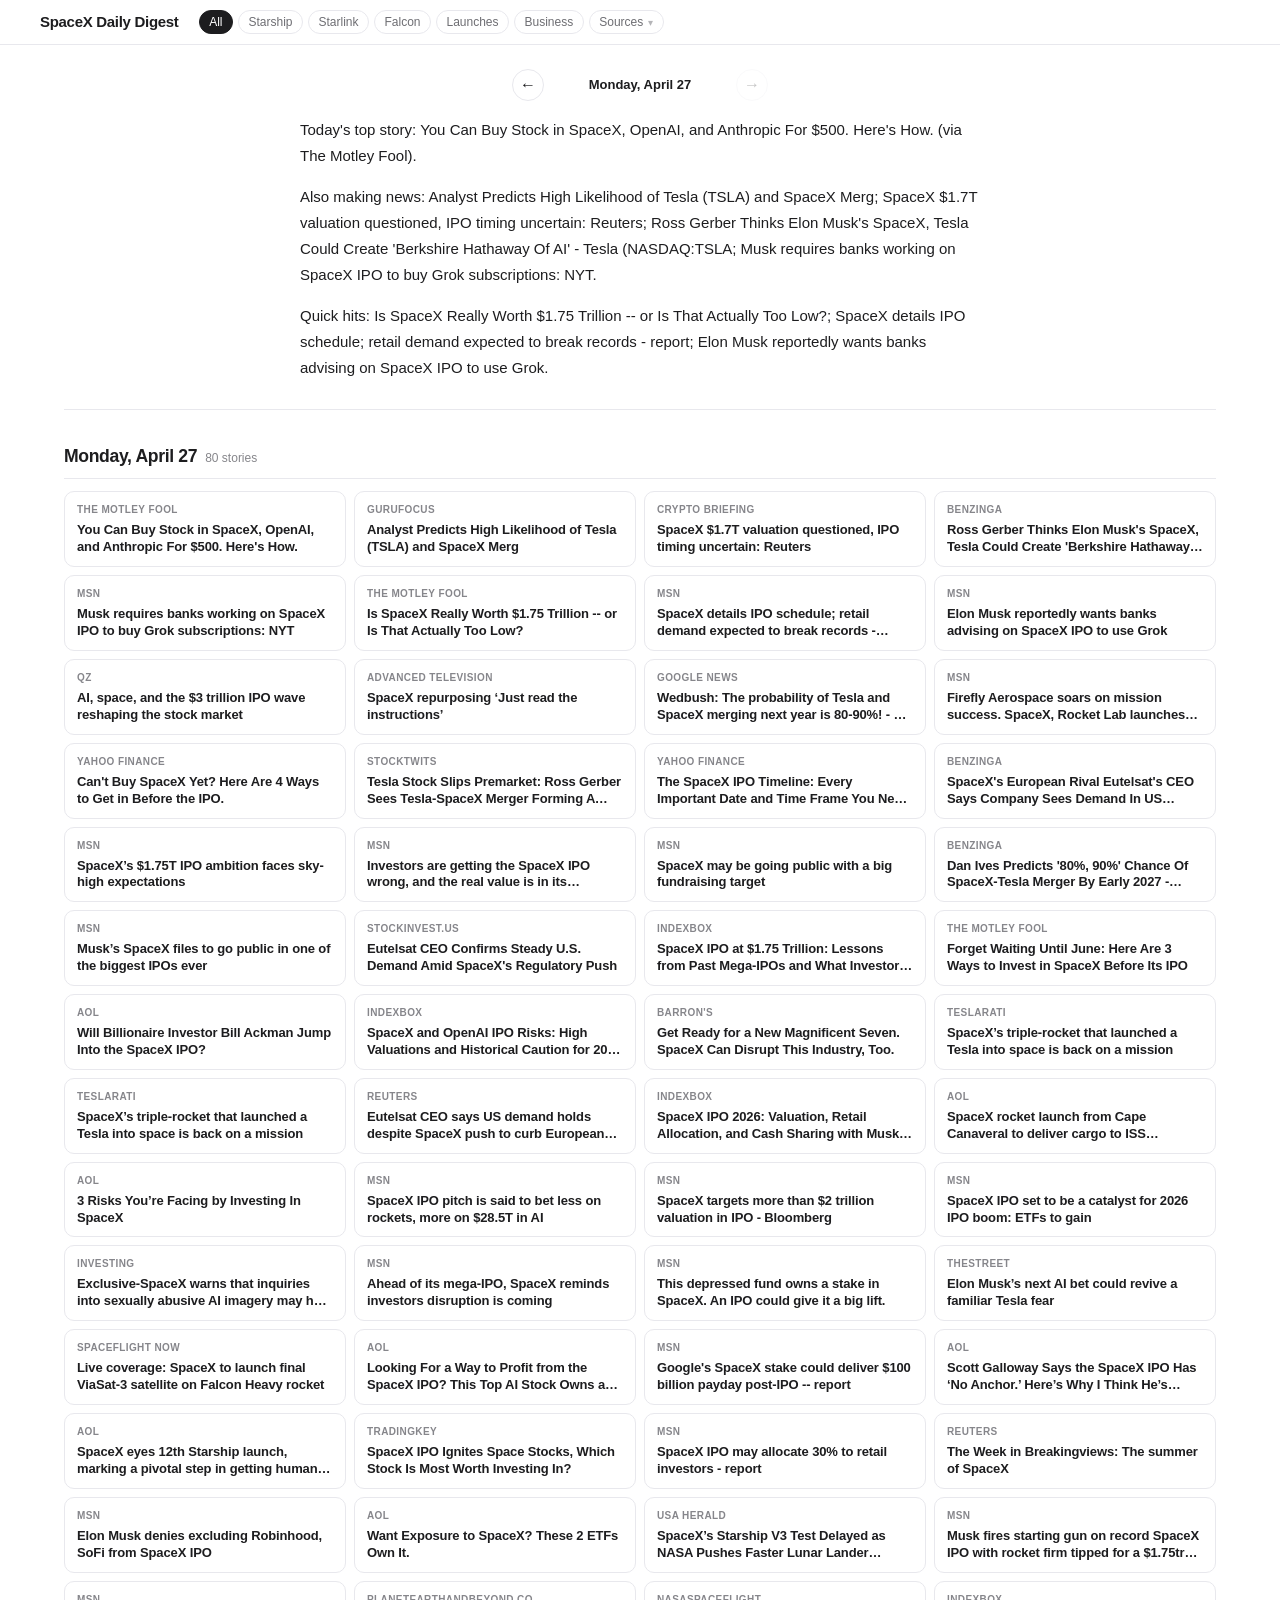
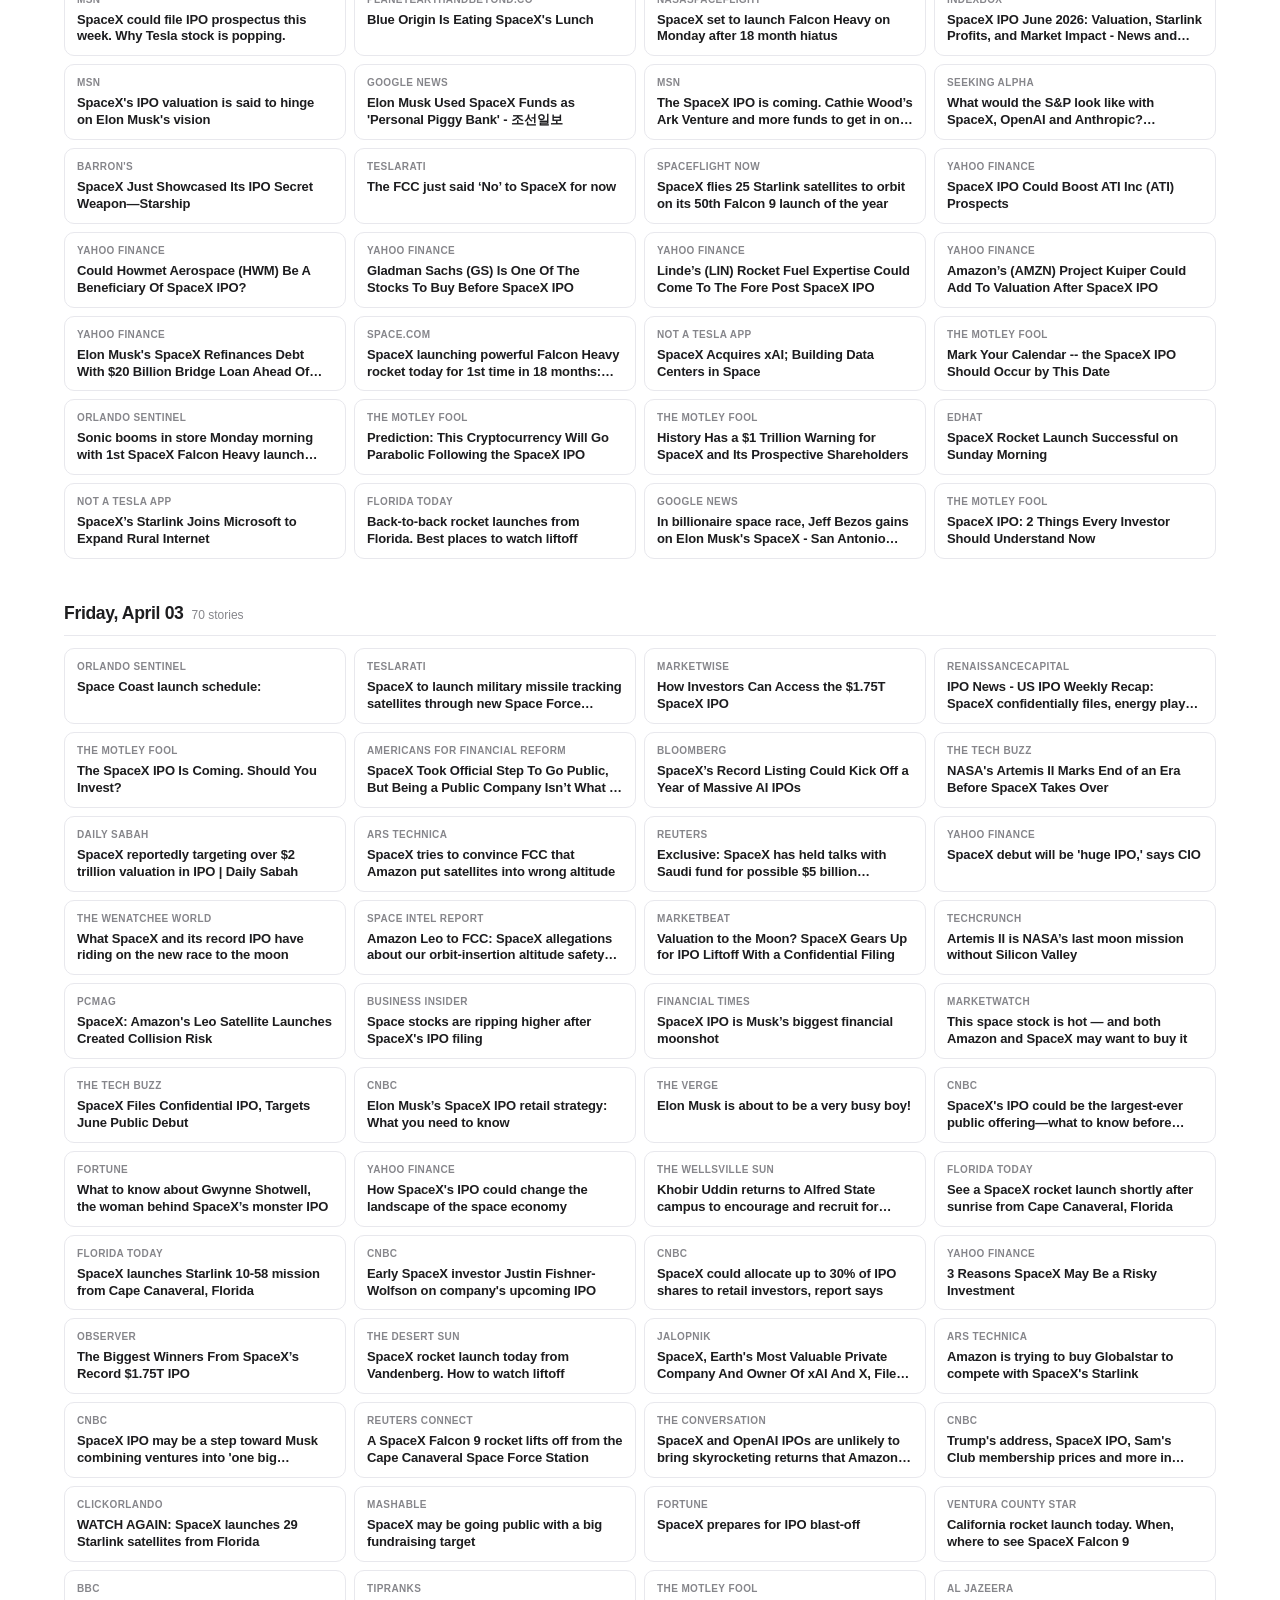
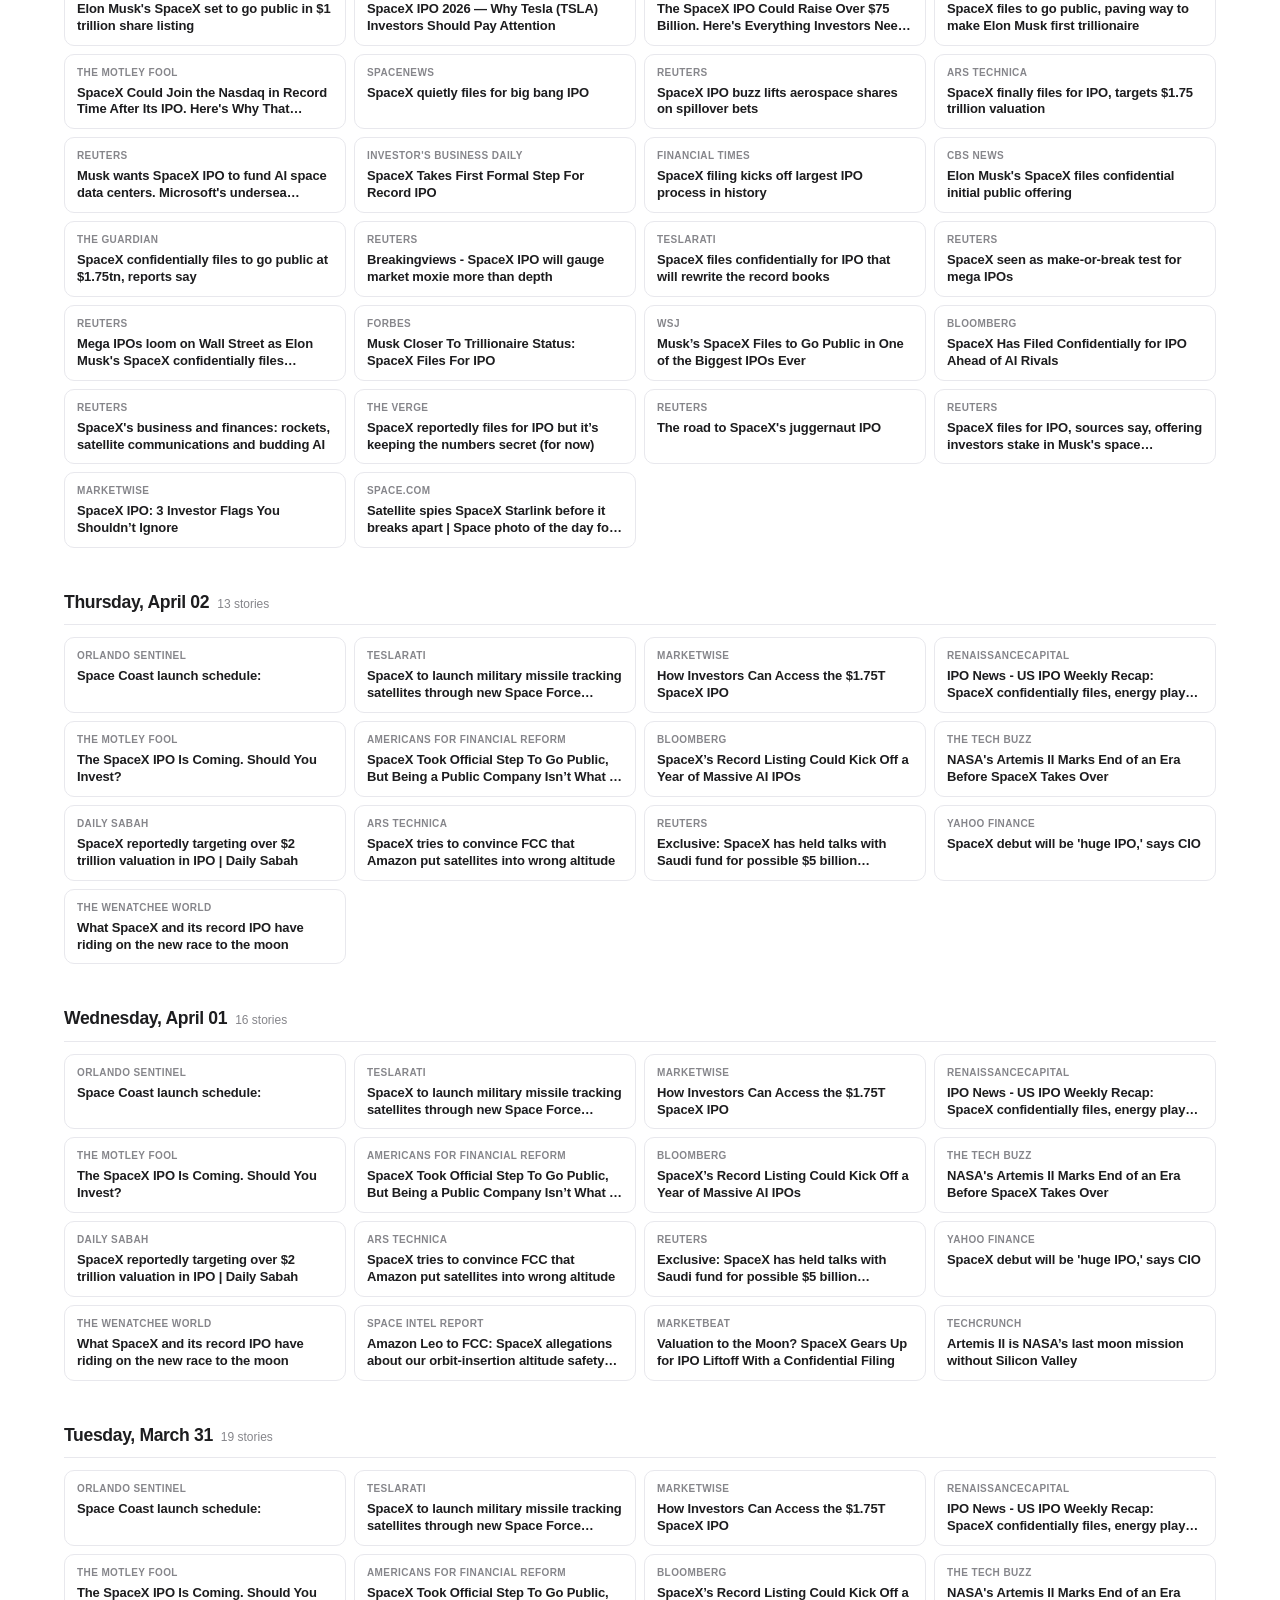
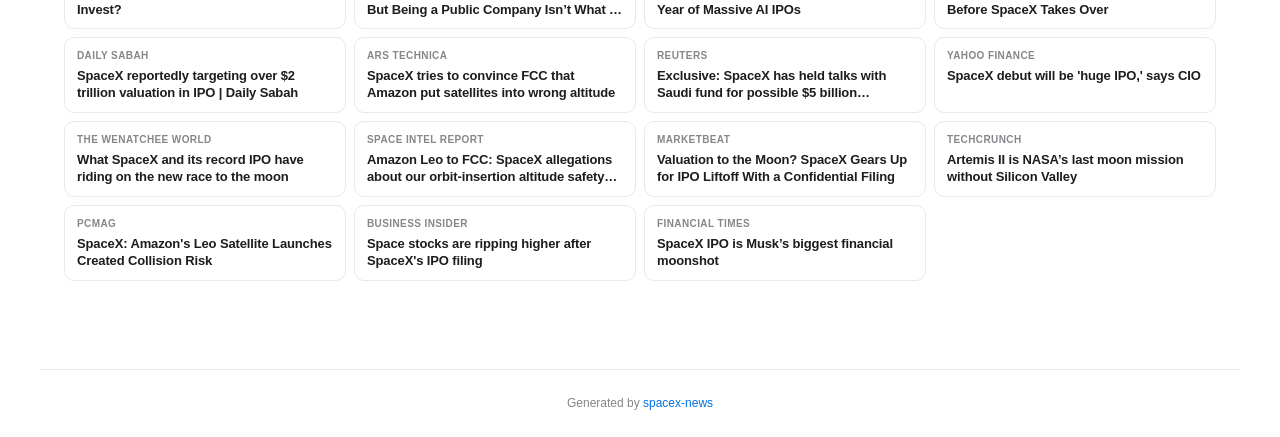
==== commit 1d0d2125: "Daily digest: 2026-04-27" ====
--- a/index.html
+++ b/index.html
@@ -23,25 +23,27 @@
                         
                         <button class="source-option" data-filter="source" data-value="AOL">AOL</button>
                         
+                        <button class="source-option" data-filter="source" data-value="Advanced Television">Advanced Television</button>
+                        
                         <button class="source-option" data-filter="source" data-value="Al Jazeera">Al Jazeera</button>
                         
                         <button class="source-option" data-filter="source" data-value="Americans for Financial Reform">Americans for Financial Reform</button>
                         
                         <button class="source-option" data-filter="source" data-value="Ars Technica">Ars Technica</button>
                         
-                        <button class="source-option" data-filter="source" data-value="Bitget">Bitget</button>
+                        <button class="source-option" data-filter="source" data-value="Barron&#39;s">Barron&#39;s</button>
+                        
+                        <button class="source-option" data-filter="source" data-value="Benzinga">Benzinga</button>
                         
                         <button class="source-option" data-filter="source" data-value="Bloomberg">Bloomberg</button>
                         
-                        <button class="source-option" data-filter="source" data-value="Bloomberg Law News">Bloomberg Law News</button>
-                        
                         <button class="source-option" data-filter="source" data-value="Business Insider">Business Insider</button>
                         
                         <button class="source-option" data-filter="source" data-value="CBS News">CBS News</button>
                         
                         <button class="source-option" data-filter="source" data-value="CNBC">CNBC</button>
                         
-                        <button class="source-option" data-filter="source" data-value="CoinCentral">CoinCentral</button>
+                        <button class="source-option" data-filter="source" data-value="Crypto Briefing">Crypto Briefing</button>
                         
                         <button class="source-option" data-filter="source" data-value="Daily Sabah">Daily Sabah</button>
                         
@@ -55,17 +57,17 @@
                         
                         <button class="source-option" data-filter="source" data-value="Google News">Google News</button>
                         
+                        <button class="source-option" data-filter="source" data-value="GuruFocus">GuruFocus</button>
+                        
                         <button class="source-option" data-filter="source" data-value="IndexBox">IndexBox</button>
                         
+                        <button class="source-option" data-filter="source" data-value="Investing">Investing</button>
+                        
                         <button class="source-option" data-filter="source" data-value="Investor&#39;s Business Daily">Investor&#39;s Business Daily</button>
                         
                         <button class="source-option" data-filter="source" data-value="Jalopnik">Jalopnik</button>
                         
-                        <button class="source-option" data-filter="source" data-value="KED Global">KED Global</button>
-                        
-                        <button class="source-option" data-filter="source" data-value="KSBY News">KSBY News</button>
-                        
-                        <button class="source-option" data-filter="source" data-value="Let&#39;s Data Science">Let&#39;s Data Science</button>
+                        <button class="source-option" data-filter="source" data-value="MSN">MSN</button>
                         
                         <button class="source-option" data-filter="source" data-value="MarketBeat">MarketBeat</button>
                         
@@ -73,21 +75,19 @@
                         
                         <button class="source-option" data-filter="source" data-value="Mashable">Mashable</button>
                         
-                        <button class="source-option" data-filter="source" data-value="Noozhawk">Noozhawk</button>
+                        <button class="source-option" data-filter="source" data-value="NASASpaceflight">NASASpaceflight</button>
+                        
+                        <button class="source-option" data-filter="source" data-value="Not a Tesla App">Not a Tesla App</button>
                         
                         <button class="source-option" data-filter="source" data-value="Orlando Sentinel">Orlando Sentinel</button>
                         
                         <button class="source-option" data-filter="source" data-value="PCMag">PCMag</button>
                         
-                        <button class="source-option" data-filter="source" data-value="PYMNTS">PYMNTS</button>
-                        
                         <button class="source-option" data-filter="source" data-value="Reuters">Reuters</button>
                         
                         <button class="source-option" data-filter="source" data-value="Reuters Connect">Reuters Connect</button>
                         
-                        <button class="source-option" data-filter="source" data-value="Social Media Today">Social Media Today</button>
-                        
-                        <button class="source-option" data-filter="source" data-value="Space Coast Daily">Space Coast Daily</button>
+                        <button class="source-option" data-filter="source" data-value="Seeking Alpha">Seeking Alpha</button>
                         
                         <button class="source-option" data-filter="source" data-value="Space Intel Report">Space Intel Report</button>
                         
@@ -95,24 +95,18 @@
                         
                         <button class="source-option" data-filter="source" data-value="SpaceNews">SpaceNews</button>
                         
-                        <button class="source-option" data-filter="source" data-value="Storyboard18">Storyboard18</button>
-                        
-                        <button class="source-option" data-filter="source" data-value="Taipei Times">Taipei Times</button>
+                        <button class="source-option" data-filter="source" data-value="Spaceflight Now">Spaceflight Now</button>
+                        
+                        <button class="source-option" data-filter="source" data-value="StockInvest.us">StockInvest.us</button>
+                        
+                        <button class="source-option" data-filter="source" data-value="Stocktwits">Stocktwits</button>
                         
                         <button class="source-option" data-filter="source" data-value="TechCrunch">TechCrunch</button>
                         
-                        <button class="source-option" data-filter="source" data-value="TechRound">TechRound</button>
-                        
-                        <button class="source-option" data-filter="source" data-value="TechSpot">TechSpot</button>
-                        
                         <button class="source-option" data-filter="source" data-value="Teslarati">Teslarati</button>
                         
-                        <button class="source-option" data-filter="source" data-value="The Business Times">The Business Times</button>
-                        
                         <button class="source-option" data-filter="source" data-value="The Conversation">The Conversation</button>
                         
-                        <button class="source-option" data-filter="source" data-value="The Daily Upside">The Daily Upside</button>
-                        
                         <button class="source-option" data-filter="source" data-value="The Desert Sun">The Desert Sun</button>
                         
                         <button class="source-option" data-filter="source" data-value="The Guardian">The Guardian</button>
@@ -121,18 +115,16 @@
                         
                         <button class="source-option" data-filter="source" data-value="The Tech Buzz">The Tech Buzz</button>
                         
-                        <button class="source-option" data-filter="source" data-value="The Times of India">The Times of India</button>
-                        
                         <button class="source-option" data-filter="source" data-value="The Verge">The Verge</button>
                         
                         <button class="source-option" data-filter="source" data-value="The Wenatchee World">The Wenatchee World</button>
                         
                         <button class="source-option" data-filter="source" data-value="TipRanks">TipRanks</button>
                         
-                        <button class="source-option" data-filter="source" data-value="Traders Union">Traders Union</button>
-                        
                         <button class="source-option" data-filter="source" data-value="TradingKey">TradingKey</button>
                         
+                        <button class="source-option" data-filter="source" data-value="USA Herald">USA Herald</button>
+                        
                         <button class="source-option" data-filter="source" data-value="Ventura County Star">Ventura County Star</button>
                         
                         <button class="source-option" data-filter="source" data-value="WSJ">WSJ</button>
@@ -145,19 +137,19 @@
                         
                         <button class="source-option" data-filter="source" data-value="edhat">edhat</button>
                         
-                        <button class="source-option" data-filter="source" data-value="inc">inc</button>
-                        
                         <button class="source-option" data-filter="source" data-value="marketwatch">marketwatch</button>
                         
-                        <button class="source-option" data-filter="source" data-value="msn">msn</button>
-                        
                         <button class="source-option" data-filter="source" data-value="observer">observer</button>
                         
+                        <button class="source-option" data-filter="source" data-value="planetearthandbeyond.co">planetearthandbeyond.co</button>
+                        
                         <button class="source-option" data-filter="source" data-value="qz">qz</button>
                         
                         <button class="source-option" data-filter="source" data-value="renaissancecapital">renaissancecapital</button>
                         
                         <button class="source-option" data-filter="source" data-value="the wellsville sun">the wellsville sun</button>
+                        
+                        <button class="source-option" data-filter="source" data-value="thestreet">thestreet</button>
                         
                     </div>
                 </div>
@@ -176,11 +168,11 @@
                 <button class="digest-arrow" id="digest-next" aria-label="Next day">&rarr;</button>
             </div>
             
-            <article class="digest-panel active" data-day-index="0" data-date="Monday, April 06">
+            <article class="digest-panel active" data-day-index="0" data-date="Monday, April 27">
                 <div class="digest-text">
-                    <p>Today's top story: SpaceX IPO Filing: What It Means for Space Stocks Like Rocket Lab, Planet Labs and AST SpaceMobile (via CoinCentral).</p>
-<p>Also making news: Banks chasing SpaceX's IPO were told by Elon Musk to buy Grok subscriptions; SpaceX's IPO could supercharge the entire space industry; Could A SpaceX IPO Redefine What A Startup Exit Looks Like?; SpaceX IPO: Record-Breaking Offering with Major Retail Investor Focus - News and Statistics.</p>
-<p>Quick hits: SpaceX Heralds New Era of Mega IPOs. Buyers Beware; ANALYSIS: Q1 IPOs ‘Forge’ Ahead as OpenAI, SpaceX Look to Debuts; SpaceX Puts the Wheels in Motion for Its IPO: 5 Reasons Why I Plan to Completely Avoid It.</p>
+                    <p>Today's top story: You Can Buy Stock in SpaceX, OpenAI, and Anthropic For $500. Here's How. (via The Motley Fool).</p>
+<p>Also making news: Analyst Predicts High Likelihood of Tesla (TSLA) and SpaceX Merg; SpaceX $1.7T valuation questioned, IPO timing uncertain: Reuters; Ross Gerber Thinks Elon Musk's SpaceX, Tesla Could Create 'Berkshire Hathaway Of AI' - Tesla (NASDAQ:TSLA; Musk requires banks working on SpaceX IPO to buy Grok subscriptions: NYT.</p>
+<p>Quick hits: Is SpaceX Really Worth $1.75 Trillion -- or Is That Actually Too Low?; SpaceX details IPO schedule; retail demand expected to break records - report; Elon Musk reportedly wants banks advising on SpaceX IPO to use Grok.</p>
                 </div>
             </article>
             
@@ -224,556 +216,652 @@
 
         <!-- Article cards by day -->
         
-        <section class="day-section" id="2026-04-06">
+        <section class="day-section" id="2026-04-27">
             <div class="day-header">
-                <h2>Monday, April 06</h2>
-                <span class="day-count">68 stories</span>
+                <h2>Monday, April 27</h2>
+                <span class="day-count">80 stories</span>
             </div>
 
             <div class="card-grid">
                 
-                <a href="https://news.google.com/rss/articles/[base64]?oc=5" target="_blank" rel="noopener"
-                   class="card "
-                   data-source="CoinCentral"
-                   data-text="spacex ipo filing: what it means for space stocks like rocket lab, planet labs and ast spacemobile">
-                    <span class="card-source">CoinCentral</span>
-                    <h3>SpaceX IPO Filing: What It Means for Space Stocks Like Rocket Lab, Planet Labs and AST SpaceMobile</h3>
-                </a>
-                
-                <a href="https://news.google.com/rss/articles/CBMijgFBVV95cUxNSTVuWDZhTVlMOGF0LTZ2NXRQaTEwdWZRSzRtNS1yYWw3bHN4ekxueUFnS0JQb09aSlk1Snh6ZnB4VkROVjFQeS1sMGtNdW5GWVlEdnhhVUdpM0NwZ1o4MTVPWFdnSFBBX0xPMDdHOTZ2X1N5THROTU9lUGk3YU9kOTJXcTc0UEFCblBJTlZR?oc=5" target="_blank" rel="noopener"
-                   class="card "
-                   data-source="TechSpot"
-                   data-text="banks chasing spacex&#39;s ipo were told by elon musk to buy grok subscriptions">
-                    <span class="card-source">TechSpot</span>
-                    <h3>Banks chasing SpaceX&#39;s IPO were told by Elon Musk to buy Grok subscriptions</h3>
-                </a>
-                
-                <a href="https://news.google.com/rss/articles/[base64]?oc=5" target="_blank" rel="noopener"
+                <a href="https://news.google.com/rss/articles/[base64]?oc=5" target="_blank" rel="noopener"
+                   class="card "
+                   data-source="The Motley Fool"
+                   data-text="you can buy stock in spacex, openai, and anthropic for $500. here&#39;s how.">
+                    <span class="card-source">The Motley Fool</span>
+                    <h3>You Can Buy Stock in SpaceX, OpenAI, and Anthropic For $500. Here&#39;s How.</h3>
+                </a>
+                
+                <a href="https://news.google.com/rss/articles/[base64]?oc=5" target="_blank" rel="noopener"
+                   class="card "
+                   data-source="GuruFocus"
+                   data-text="analyst predicts high likelihood of tesla (tsla) and spacex merg">
+                    <span class="card-source">GuruFocus</span>
+                    <h3>Analyst Predicts High Likelihood of Tesla (TSLA) and SpaceX Merg</h3>
+                </a>
+                
+                <a href="https://news.google.com/rss/articles/[base64]?oc=5" target="_blank" rel="noopener"
+                   class="card "
+                   data-source="Crypto Briefing"
+                   data-text="spacex $1.7t valuation questioned, ipo timing uncertain: reuters">
+                    <span class="card-source">Crypto Briefing</span>
+                    <h3>SpaceX $1.7T valuation questioned, IPO timing uncertain: Reuters</h3>
+                </a>
+                
+                <a href="https://news.google.com/rss/articles/[base64]?oc=5" target="_blank" rel="noopener"
+                   class="card "
+                   data-source="Benzinga"
+                   data-text="ross gerber thinks elon musk&#39;s spacex, tesla could create &#39;berkshire hathaway of ai&#39; - tesla (nasdaq:tsla">
+                    <span class="card-source">Benzinga</span>
+                    <h3>Ross Gerber Thinks Elon Musk&#39;s SpaceX, Tesla Could Create &#39;Berkshire Hathaway Of AI&#39; - Tesla (NASDAQ:TSLA</h3>
+                </a>
+                
+                <a href="https://news.google.com/rss/articles/[base64]?oc=5" target="_blank" rel="noopener"
+                   class="card "
+                   data-source="MSN"
+                   data-text="musk requires banks working on spacex ipo to buy grok subscriptions: nyt">
+                    <span class="card-source">MSN</span>
+                    <h3>Musk requires banks working on SpaceX IPO to buy Grok subscriptions: NYT</h3>
+                </a>
+                
+                <a href="https://news.google.com/rss/articles/[base64]?oc=5" target="_blank" rel="noopener"
+                   class="card "
+                   data-source="The Motley Fool"
+                   data-text="is spacex really worth $1.75 trillion -- or is that actually too low?">
+                    <span class="card-source">The Motley Fool</span>
+                    <h3>Is SpaceX Really Worth $1.75 Trillion -- or Is That Actually Too Low?</h3>
+                </a>
+                
+                <a href="https://news.google.com/rss/articles/[base64]?oc=5" target="_blank" rel="noopener"
+                   class="card "
+                   data-source="MSN"
+                   data-text="spacex details ipo schedule; retail demand expected to break records - report">
+                    <span class="card-source">MSN</span>
+                    <h3>SpaceX details IPO schedule; retail demand expected to break records - report</h3>
+                </a>
+                
+                <a href="https://news.google.com/rss/articles/[base64]?oc=5" target="_blank" rel="noopener"
+                   class="card "
+                   data-source="MSN"
+                   data-text="elon musk reportedly wants banks advising on spacex ipo to use grok">
+                    <span class="card-source">MSN</span>
+                    <h3>Elon Musk reportedly wants banks advising on SpaceX IPO to use Grok</h3>
+                </a>
+                
+                <a href="https://news.google.com/rss/articles/CBMiXkFVX3lxTE9mT2o5aG42enQ0MGJ5dXRmazNvRkJXRjJ2TThtRGluWE9MU0NpVEx2UDdndUx2RTY2VVc1dWlueHdrYUY1U281NlBOS2pHUE9nLTRJNXkwTTA4aWNMS1E?oc=5" target="_blank" rel="noopener"
+                   class="card "
+                   data-source="qz"
+                   data-text="ai, space, and the $3 trillion ipo wave reshaping the stock market">
+                    <span class="card-source">qz</span>
+                    <h3>AI, space, and the $3 trillion IPO wave reshaping the stock market</h3>
+                </a>
+                
+                <a href="https://news.google.com/rss/articles/[base64]?oc=5" target="_blank" rel="noopener"
+                   class="card "
+                   data-source="Advanced Television"
+                   data-text="spacex repurposing ‘just read the instructions’">
+                    <span class="card-source">Advanced Television</span>
+                    <h3>SpaceX repurposing ‘Just read the instructions’</h3>
+                </a>
+                
+                <a href="https://news.google.com/rss/articles/[base64]?oc=5" target="_blank" rel="noopener"
+                   class="card "
+                   data-source="Google News"
+                   data-text="wedbush: the probability of tesla and spacex merging next year is 80-90%! - 富途牛牛">
+                    <span class="card-source">Google News</span>
+                    <h3>Wedbush: The probability of Tesla and SpaceX merging next year is 80-90%! - 富途牛牛</h3>
+                </a>
+                
+                <a href="https://news.google.com/rss/articles/[base64]?oc=5" target="_blank" rel="noopener"
+                   class="card "
+                   data-source="MSN"
+                   data-text="firefly aerospace soars on mission success. spacex, rocket lab launches on deck">
+                    <span class="card-source">MSN</span>
+                    <h3>Firefly Aerospace soars on mission success. SpaceX, Rocket Lab launches on deck</h3>
+                </a>
+                
+                <a href="https://news.google.com/rss/articles/CBMijwFBVV95cUxPQ0hBMllQVlhfWVFEd0hXblBSTUJLMXk3eHVING1MOEsyQng5Wlc1NVpIbUZvWmxPQmlJRE44aTNLcmtzXzJkUmNKQTc2Q1RGMXZOSDZ6Z0l1S19xeHNfZ1FvUTdOSEpuTEpLeWVzbjh6SnZlZXAtQi1NVDd5YTQ0dE42Z1c3eWlQQzNEbUs4QQ?oc=5" target="_blank" rel="noopener"
                    class="card "
                    data-source="Yahoo Finance"
-                   data-text="spacex&#39;s ipo could supercharge the entire space industry">
+                   data-text="can&#39;t buy spacex yet? here are 4 ways to get in before the ipo.">
                     <span class="card-source">Yahoo Finance</span>
-                    <h3>SpaceX&#39;s IPO could supercharge the entire space industry</h3>
-                </a>
-                
-                <a href="https://news.google.com/rss/articles/[base64]?oc=5" target="_blank" rel="noopener"
-                   class="card "
-                   data-source="TechRound"
-                   data-text="could a spacex ipo redefine what a startup exit looks like?">
-                    <span class="card-source">TechRound</span>
-                    <h3>Could A SpaceX IPO Redefine What A Startup Exit Looks Like?</h3>
-                </a>
-                
-                <a href="https://news.google.com/rss/articles/[base64]?oc=5" target="_blank" rel="noopener"
+                    <h3>Can&#39;t Buy SpaceX Yet? Here Are 4 Ways to Get in Before the IPO.</h3>
+                </a>
+                
+                <a href="https://news.google.com/rss/articles/[base64]?oc=5" target="_blank" rel="noopener"
+                   class="card "
+                   data-source="Stocktwits"
+                   data-text="tesla stock slips premarket: ross gerber sees tesla-spacex merger forming a ‘berkshire hathaway of ai’">
+                    <span class="card-source">Stocktwits</span>
+                    <h3>Tesla Stock Slips Premarket: Ross Gerber Sees Tesla-SpaceX Merger Forming A ‘Berkshire Hathaway Of AI’</h3>
+                </a>
+                
+                <a href="https://news.google.com/rss/articles/[base64]?oc=5" target="_blank" rel="noopener"
+                   class="card "
+                   data-source="Yahoo Finance"
+                   data-text="the spacex ipo timeline: every important date and time frame you need to know">
+                    <span class="card-source">Yahoo Finance</span>
+                    <h3>The SpaceX IPO Timeline: Every Important Date and Time Frame You Need to Know</h3>
+                </a>
+                
+                <a href="https://news.google.com/rss/articles/[base64]?oc=5" target="_blank" rel="noopener"
+                   class="card "
+                   data-source="Benzinga"
+                   data-text="spacex&#39;s european rival eutelsat&#39;s ceo says company sees demand in us despite elon musk&#39;s pushback">
+                    <span class="card-source">Benzinga</span>
+                    <h3>SpaceX&#39;s European Rival Eutelsat&#39;s CEO Says Company Sees Demand In US Despite Elon Musk&#39;s Pushback</h3>
+                </a>
+                
+                <a href="https://news.google.com/rss/articles/[base64]?oc=5" target="_blank" rel="noopener"
+                   class="card "
+                   data-source="MSN"
+                   data-text="spacex’s $1.75t ipo ambition faces sky-high expectations">
+                    <span class="card-source">MSN</span>
+                    <h3>SpaceX’s $1.75T IPO ambition faces sky-high expectations</h3>
+                </a>
+                
+                <a href="https://news.google.com/rss/articles/[base64]?oc=5" target="_blank" rel="noopener"
+                   class="card "
+                   data-source="MSN"
+                   data-text="investors are getting the spacex ipo wrong, and the real value is in its &#39;sovereign ai,&#39; hedge fund manager gene munster says">
+                    <span class="card-source">MSN</span>
+                    <h3>Investors are getting the SpaceX IPO wrong, and the real value is in its &#39;sovereign AI,&#39; hedge fund manager Gene Munster says</h3>
+                </a>
+                
+                <a href="https://news.google.com/rss/articles/[base64]?oc=5" target="_blank" rel="noopener"
+                   class="card "
+                   data-source="MSN"
+                   data-text="spacex may be going public with a big fundraising target">
+                    <span class="card-source">MSN</span>
+                    <h3>SpaceX may be going public with a big fundraising target</h3>
+                </a>
+                
+                <a href="https://news.google.com/rss/articles/[base64]?oc=5" target="_blank" rel="noopener"
+                   class="card "
+                   data-source="Benzinga"
+                   data-text="dan ives predicts &#39;80%, 90%&#39; chance of spacex-tesla merger by early 2027 - tesla (nasdaq:tsla)">
+                    <span class="card-source">Benzinga</span>
+                    <h3>Dan Ives Predicts &#39;80%, 90%&#39; Chance Of SpaceX-Tesla Merger By Early 2027 - Tesla (NASDAQ:TSLA)</h3>
+                </a>
+                
+                <a href="https://news.google.com/rss/articles/[base64]?oc=5" target="_blank" rel="noopener"
+                   class="card "
+                   data-source="MSN"
+                   data-text="musk’s spacex files to go public in one of the biggest ipos ever">
+                    <span class="card-source">MSN</span>
+                    <h3>Musk’s SpaceX files to go public in one of the biggest IPOs ever</h3>
+                </a>
+                
+                <a href="https://news.google.com/rss/articles/[base64]?oc=5" target="_blank" rel="noopener"
+                   class="card "
+                   data-source="StockInvest.us"
+                   data-text="eutelsat ceo confirms steady u.s. demand amid spacex&#39;s regulatory push">
+                    <span class="card-source">StockInvest.us</span>
+                    <h3>Eutelsat CEO Confirms Steady U.S. Demand Amid SpaceX&#39;s Regulatory Push</h3>
+                </a>
+                
+                <a href="https://news.google.com/rss/articles/[base64]?oc=5" target="_blank" rel="noopener"
                    class="card "
                    data-source="IndexBox"
-                   data-text="spacex ipo: record-breaking offering with major retail investor focus - news and statistics">
+                   data-text="spacex ipo at $1.75 trillion: lessons from past mega-ipos and what investors should know - news and statistics">
                     <span class="card-source">IndexBox</span>
-                    <h3>SpaceX IPO: Record-Breaking Offering with Major Retail Investor Focus - News and Statistics</h3>
-                </a>
-                
-                <a href="https://news.google.com/rss/articles/[base64]?oc=5" target="_blank" rel="noopener"
-                   class="card "
-                   data-source="Bloomberg"
-                   data-text="spacex heralds new era of mega ipos. buyers beware">
-                    <span class="card-source">Bloomberg</span>
-                    <h3>SpaceX Heralds New Era of Mega IPOs. Buyers Beware</h3>
-                </a>
-                
-                <a href="https://news.google.com/rss/articles/[base64]?oc=5" target="_blank" rel="noopener"
-                   class="card "
-                   data-source="Bloomberg Law News"
-                   data-text="analysis: q1 ipos ‘forge’ ahead as openai, spacex look to debuts">
-                    <span class="card-source">Bloomberg Law News</span>
-                    <h3>ANALYSIS: Q1 IPOs ‘Forge’ Ahead as OpenAI, SpaceX Look to Debuts</h3>
-                </a>
-                
-                <a href="https://news.google.com/rss/articles/[base64]?oc=5" target="_blank" rel="noopener"
+                    <h3>SpaceX IPO at $1.75 Trillion: Lessons from Past Mega-IPOs and What Investors Should Know - News and Statistics</h3>
+                </a>
+                
+                <a href="https://news.google.com/rss/articles/[base64]?oc=5" target="_blank" rel="noopener"
                    class="card "
                    data-source="The Motley Fool"
-                   data-text="spacex puts the wheels in motion for its ipo: 5 reasons why i plan to completely avoid it">
+                   data-text="forget waiting until june: here are 3 ways to invest in spacex before its ipo">
                     <span class="card-source">The Motley Fool</span>
-                    <h3>SpaceX Puts the Wheels in Motion for Its IPO: 5 Reasons Why I Plan to Completely Avoid It</h3>
-                </a>
-                
-                <a href="https://news.google.com/rss/articles/[base64]?oc=5" target="_blank" rel="noopener"
-                   class="card "
-                   data-source="TipRanks"
-                   data-text="spacex awarded $178m contract to launch missile-tracking satellites">
-                    <span class="card-source">TipRanks</span>
-                    <h3>SpaceX Awarded $178M Contract to Launch Missile-Tracking Satellites</h3>
-                </a>
-                
-                <a href="https://news.google.com/rss/articles/CBMigAFBVV95cUxPMUdyQzNWa0JyWGVkT1VkSzAyeWQtNC1JZ01ScFcwMlo3YVpieEt3SGYxSW1tV2JaOTJEZkswWEU0d3ZfLVlqMm5FNEhwRkY5bHpjS3A5Y1FwM2V5RVpxRzlQc2JxdXJTa1ZlOTR4MXBJQjFKTHdvRTNBcUx0ODlhTg?oc=5" target="_blank" rel="noopener"
+                    <h3>Forget Waiting Until June: Here Are 3 Ways to Invest in SpaceX Before Its IPO</h3>
+                </a>
+                
+                <a href="https://news.google.com/rss/articles/CBMiiAFBVV95cUxOcDREU1Npbk9YUTdhcDJaTDVIUGNzb3ptOWdiTVJNLVdld0lNTG9KZzJSaDRBUGlNZ2ttOVY0RkNqc2ZveXZYQzVKdkpWZGtvVF9lVGJVUDBsbDdtaDlwZGZ4OGE4SERSTVdTamtDMlFUMXNCcFp0ZzNXZEdXVE93NzhqYjFmWXlw?oc=5" target="_blank" rel="noopener"
                    class="card "
                    data-source="AOL"
-                   data-text="how the spacex ipo could affect these popular nasdaq etfs">
+                   data-text="will billionaire investor bill ackman jump into the spacex ipo?">
                     <span class="card-source">AOL</span>
-                    <h3>How the SpaceX IPO Could Affect These Popular Nasdaq ETFs</h3>
-                </a>
-                
-                <a href="https://news.google.com/rss/articles/[base64]?oc=5" target="_blank" rel="noopener"
-                   class="card "
-                   data-source="Storyboard18"
-                   data-text="want in on musk’s spacex ipo? elon musk sets ‘grok condition’ for wall street banks, advisers">
-                    <span class="card-source">Storyboard18</span>
-                    <h3>Want in on Musk’s SpaceX IPO? Elon Musk sets ‘Grok condition’ for Wall Street banks, advisers</h3>
-                </a>
-                
-                <a href="https://news.google.com/rss/articles/[base64]?oc=5" target="_blank" rel="noopener"
-                   class="card "
-                   data-source="msn"
-                   data-text="musk admits starship v3 launch date has slipped as super heavy booster rolls into place">
-                    <span class="card-source">msn</span>
-                    <h3>Musk admits Starship V3 launch date has slipped as Super Heavy booster rolls into place</h3>
-                </a>
-                
-                <a href="https://news.google.com/rss/articles/[base64]?oc=5" target="_blank" rel="noopener"
-                   class="card "
-                   data-source="msn"
-                   data-text="spacex files initial paperwork to sell shares to the public and likely make musk a trillionaire">
-                    <span class="card-source">msn</span>
-                    <h3>SpaceX files initial paperwork to sell shares to the public and likely make Musk a trillionaire</h3>
-                </a>
-                
-                <a href="https://news.google.com/rss/articles/[base64]?oc=5" target="_blank" rel="noopener"
-                   class="card "
-                   data-source="msn"
-                   data-text="spacex pushes back crucial starship test launch">
-                    <span class="card-source">msn</span>
-                    <h3>SpaceX pushes back crucial Starship test launch</h3>
-                </a>
-                
-                <a href="https://news.google.com/rss/articles/[base64]?oc=5" target="_blank" rel="noopener"
-                   class="card "
-                   data-source="msn"
-                   data-text="spacex satellite breakup highlights concerns over &#39;megaconstellation&#39; of 1m craft orbiting earth">
-                    <span class="card-source">msn</span>
-                    <h3>SpaceX satellite breakup highlights concerns over &#39;megaconstellation&#39; of 1M craft orbiting Earth</h3>
-                </a>
-                
-                <a href="https://news.google.com/rss/articles/[base64]?oc=5" target="_blank" rel="noopener"
-                   class="card "
-                   data-source="KSBY News"
-                   data-text="update: spacex scrubs falcon 9 launch seconds before liftoff sunday night">
-                    <span class="card-source">KSBY News</span>
-                    <h3>UPDATE: SpaceX scrubs Falcon 9 launch seconds before liftoff Sunday night</h3>
-                </a>
-                
-                <a href="https://news.google.com/rss/articles/[base64]?oc=5" target="_blank" rel="noopener"
-                   class="card "
-                   data-source="Bitget"
-                   data-text="elon musk requires spacex&#39;s initial ipo participants to subscribe to grok and integrate it into their own systems.">
-                    <span class="card-source">Bitget</span>
-                    <h3>Elon Musk requires SpaceX&#39;s initial IPO participants to subscribe to Grok and integrate it into their own systems.</h3>
-                </a>
-                
-                <a href="https://news.google.com/rss/articles/[base64]?oc=5" target="_blank" rel="noopener"
-                   class="card "
-                   data-source="msn"
-                   data-text="the spacex ipo is generating massive hype. here&#39;s what investors need to know before musk&#39;s latest project goes public.">
-                    <span class="card-source">msn</span>
-                    <h3>The SpaceX IPO is generating massive hype. Here&#39;s what investors need to know before Musk&#39;s latest project goes public.</h3>
-                </a>
-                
-                <a href="https://news.google.com/rss/articles/[base64]?oc=5" target="_blank" rel="noopener"
-                   class="card "
-                   data-source="msn"
-                   data-text="falcon heavy by spacex prepares for space force launch in time-lapse video">
-                    <span class="card-source">msn</span>
-                    <h3>Falcon Heavy by SpaceX prepares for Space Force launch in time-lapse video</h3>
-                </a>
-                
-                <a href="https://news.google.com/rss/articles/[base64]?oc=5" target="_blank" rel="noopener"
-                   class="card "
-                   data-source="msn"
-                   data-text="spacex starlink satellite fragments in orbit">
-                    <span class="card-source">msn</span>
-                    <h3>SpaceX Starlink satellite fragments in orbit</h3>
-                </a>
-                
-                <a href="https://news.google.com/rss/articles/CBMihwFBVV95cUxObU1KenZnM0F3QnllR1EwUTQzRy14eVdVSzdhNkhzczIwaWlRR0Y1djJLb1ZpZF9tYThHRGJDYzczUU95TldpMDVCbUJobkR1WEZsQXI2VmlvRzVKTU5vZjlYMlNQU3VKTHpvS2V6OVRFcU1Ca1diLURQVzNabU92b2hEeDBJOGM?oc=5" target="_blank" rel="noopener"
+                    <h3>Will Billionaire Investor Bill Ackman Jump Into the SpaceX IPO?</h3>
+                </a>
+                
+                <a href="https://news.google.com/rss/articles/[base64]?oc=5" target="_blank" rel="noopener"
+                   class="card "
+                   data-source="IndexBox"
+                   data-text="spacex and openai ipo risks: high valuations and historical caution for 2026 investors - news and statistics">
+                    <span class="card-source">IndexBox</span>
+                    <h3>SpaceX and OpenAI IPO Risks: High Valuations and Historical Caution for 2026 Investors - News and Statistics</h3>
+                </a>
+                
+                <a href="https://news.google.com/rss/articles/CBMijAFBVV95cUxPbUIwVkYwVUI0c0o0M1BLUHkzSmFMVGhtam5seWRwV082b1ZhRnl0a3VBd2FKaExWOWFaNnBpbXBmRzJBZ2ZQV1ppRGtzWXh5ZTZINXQxZ0tyZHNqMGlNellCaU1ZeEVIOHNRdy1wclpRcVVMV21GSkt4bGJXSXlZVkNHNm1CQm9yejgzMg?oc=5" target="_blank" rel="noopener"
+                   class="card "
+                   data-source="Barron&#39;s"
+                   data-text="get ready for a new magnificent seven. spacex can disrupt this industry, too.">
+                    <span class="card-source">Barron&#39;s</span>
+                    <h3>Get Ready for a New Magnificent Seven. SpaceX Can Disrupt This Industry, Too.</h3>
+                </a>
+                
+                <a href="https://news.google.com/rss/articles/CBMiY0FVX3lxTE1OU3ZWU3lrMDFiaU5CTmd6NmMwODRZMWI3Nk9KUk1fSi1NTHBKTE9zejlxUW9ZTzRBTVE5alZTbVlWNXUxSGJBTEtzLW9rVkc2NUo3MmlHMHhfUlJRZ29UWEFLZw?oc=5" target="_blank" rel="noopener"
+                   class="card "
+                   data-source="Teslarati"
+                   data-text="spacex’s triple-rocket that launched a tesla into space is back on a mission">
+                    <span class="card-source">Teslarati</span>
+                    <h3>SpaceX’s triple-rocket that launched a Tesla into space is back on a mission</h3>
+                </a>
+                
+                <a href="https://www.teslarati.com/spacex-falcon-heavy-viasat/" target="_blank" rel="noopener"
+                   class="card "
+                   data-source="Teslarati"
+                   data-text="spacex’s triple-rocket that launched a tesla into space is back on a mission">
+                    <span class="card-source">Teslarati</span>
+                    <h3>SpaceX’s triple-rocket that launched a Tesla into space is back on a mission</h3>
+                </a>
+                
+                <a href="https://news.google.com/rss/articles/[base64]?oc=5" target="_blank" rel="noopener"
+                   class="card "
+                   data-source="Reuters"
+                   data-text="eutelsat ceo says us demand holds despite spacex push to curb european rivals">
+                    <span class="card-source">Reuters</span>
+                    <h3>Eutelsat CEO says US demand holds despite SpaceX push to curb European rivals</h3>
+                </a>
+                
+                <a href="https://news.google.com/rss/articles/[base64]?oc=5" target="_blank" rel="noopener"
+                   class="card "
+                   data-source="IndexBox"
+                   data-text="spacex ipo 2026: valuation, retail allocation, and cash sharing with musk businesses - news and statistics">
+                    <span class="card-source">IndexBox</span>
+                    <h3>SpaceX IPO 2026: Valuation, Retail Allocation, and Cash Sharing with Musk Businesses - News and Statistics</h3>
+                </a>
+                
+                <a href="https://news.google.com/rss/articles/CBMigAFBVV95cUxNY2FNMlRWSDYzem44RXFsRVpndjZGTEllc2pVbWRXbk1HaENIeDNPVG5UeHFfUVVwZlJ3d0dEMzBUNlU4cjRkaGFDZFdiSW5QSFBQdmVKMEdjcS1Jcmo0NUROX2hIanA3QzNtT3piNFlwVVlQQVFRUEh0UnNiTzRSdg?oc=5" target="_blank" rel="noopener"
                    class="card "
                    data-source="AOL"
-                   data-text="california rocket launch today. when, where to see spacex falcon 9">
+                   data-text="spacex rocket launch from cape canaveral to deliver cargo to iss saturday">
                     <span class="card-source">AOL</span>
-                    <h3>California rocket launch today. When, where to see SpaceX Falcon 9</h3>
-                </a>
-                
-                <a href="https://news.google.com/rss/articles/[base64]?oc=5" target="_blank" rel="noopener"
-                   class="card "
-                   data-source="msn"
+                    <h3>SpaceX rocket launch from Cape Canaveral to deliver cargo to ISS Saturday</h3>
+                </a>
+                
+                <a href="https://news.google.com/rss/articles/CBMigAFBVV95cUxQZkNZRkQzRjVqUkhXM0ZqYmMtRzIzVk5DbkU0TlZ3SHd3YkI5cDM3OU44WTlmZ1ZpU3diajFXQWdrRlF6N3RtaFd5SEFnUTVOXzJELWdBRUpCcDNGaU5TXzBnQmg5ajhvWU5yN3hJTmJDQ1MtaElIZjBqdC1rZFBoQQ?oc=5" target="_blank" rel="noopener"
+                   class="card "
+                   data-source="AOL"
+                   data-text="3 risks you’re facing by investing in spacex">
+                    <span class="card-source">AOL</span>
+                    <h3>3 Risks You’re Facing by Investing In SpaceX</h3>
+                </a>
+                
+                <a href="https://news.google.com/rss/articles/[base64]?oc=5" target="_blank" rel="noopener"
+                   class="card "
+                   data-source="MSN"
+                   data-text="spacex ipo pitch is said to bet less on rockets, more on $28.5t in ai">
+                    <span class="card-source">MSN</span>
+                    <h3>SpaceX IPO pitch is said to bet less on rockets, more on $28.5T in AI</h3>
+                </a>
+                
+                <a href="https://news.google.com/rss/articles/[base64]?oc=5" target="_blank" rel="noopener"
+                   class="card "
+                   data-source="MSN"
+                   data-text="spacex targets more than $2 trillion valuation in ipo - bloomberg">
+                    <span class="card-source">MSN</span>
+                    <h3>SpaceX targets more than $2 trillion valuation in IPO - Bloomberg</h3>
+                </a>
+                
+                <a href="https://news.google.com/rss/articles/[base64]?oc=5" target="_blank" rel="noopener"
+                   class="card "
+                   data-source="MSN"
+                   data-text="spacex ipo set to be a catalyst for 2026 ipo boom: etfs to gain">
+                    <span class="card-source">MSN</span>
+                    <h3>SpaceX IPO set to be a catalyst for 2026 IPO boom: ETFs to gain</h3>
+                </a>
+                
+                <a href="https://news.google.com/rss/articles/[base64]?oc=5" target="_blank" rel="noopener"
+                   class="card "
+                   data-source="Investing"
+                   data-text="exclusive-spacex warns that inquiries into sexually abusive ai imagery may hurt market access by reuters">
+                    <span class="card-source">Investing</span>
+                    <h3>Exclusive-SpaceX warns that inquiries into sexually abusive AI imagery may hurt market access By Reuters</h3>
+                </a>
+                
+                <a href="https://news.google.com/rss/articles/[base64]?oc=5" target="_blank" rel="noopener"
+                   class="card "
+                   data-source="MSN"
+                   data-text="ahead of its mega-ipo, spacex reminds investors disruption is coming">
+                    <span class="card-source">MSN</span>
+                    <h3>Ahead of its mega-IPO, SpaceX reminds investors disruption is coming</h3>
+                </a>
+                
+                <a href="https://news.google.com/rss/articles/[base64]?oc=5" target="_blank" rel="noopener"
+                   class="card "
+                   data-source="MSN"
+                   data-text="this depressed fund owns a stake in spacex. an ipo could give it a big lift.">
+                    <span class="card-source">MSN</span>
+                    <h3>This depressed fund owns a stake in SpaceX. An IPO could give it a big lift.</h3>
+                </a>
+                
+                <a href="https://news.google.com/rss/articles/[base64]?oc=5" target="_blank" rel="noopener"
+                   class="card "
+                   data-source="thestreet"
+                   data-text="elon musk’s next ai bet could revive a familiar tesla fear">
+                    <span class="card-source">thestreet</span>
+                    <h3>Elon Musk’s next AI bet could revive a familiar Tesla fear</h3>
+                </a>
+                
+                <a href="https://news.google.com/rss/articles/[base64]?oc=5" target="_blank" rel="noopener"
+                   class="card "
+                   data-source="Spaceflight Now"
+                   data-text="live coverage: spacex to launch final viasat-3 satellite on falcon heavy rocket">
+                    <span class="card-source">Spaceflight Now</span>
+                    <h3>Live coverage: SpaceX to launch final ViaSat-3 satellite on Falcon Heavy rocket</h3>
+                </a>
+                
+                <a href="https://news.google.com/rss/articles/CBMifkFVX3lxTFBCbE5KWS1OQnhaemlUV1pPc0xXYnlXRkI0a0V6ek9yMkxTZ0ludnE5MW9ZOEZEUVNZaG9hZUtLcGhCNzZ5OFdQeEFkRUxmRjJOdXdIeFJGN0dYdGEwZXpZRDVLVWZiZVg4T3NoMy11cEtnWkFjRzMwSldHTDk1QQ?oc=5" target="_blank" rel="noopener"
+                   class="card "
+                   data-source="AOL"
+                   data-text="looking for a way to profit from the spacex ipo? this top ai stock owns a $100 billion stake in the elon musk-led rocket and satellite leader.">
+                    <span class="card-source">AOL</span>
+                    <h3>Looking For a Way to Profit from the SpaceX IPO? This Top AI Stock Owns a $100 Billion Stake in the Elon Musk-led Rocket and Satellite Leader.</h3>
+                </a>
+                
+                <a href="https://news.google.com/rss/articles/[base64]?oc=5" target="_blank" rel="noopener"
+                   class="card "
+                   data-source="MSN"
+                   data-text="google&#39;s spacex stake could deliver $100 billion payday post-ipo -- report">
+                    <span class="card-source">MSN</span>
+                    <h3>Google&#39;s SpaceX stake could deliver $100 billion payday post-IPO -- report</h3>
+                </a>
+                
+                <a href="https://news.google.com/rss/articles/CBMifkFVX3lxTFBpNGFROXRhemlFa3hDZ01lWklhdUhuZ3pPSGk4V0Y2WWN3V3F4aTZ0SjV2MTBJUXlhc0wyLW5KdWk1MTZiaW5mZEJzYXR6TS1HcHYwMEh5U3d1TmptUE9XM0VMVkU1QzdqZjREdkhLQVczTG53cXNOSWlwUTZZZw?oc=5" target="_blank" rel="noopener"
+                   class="card "
+                   data-source="AOL"
+                   data-text="scott galloway says the spacex ipo has ‘no anchor.’ here’s why i think he’s wrong.">
+                    <span class="card-source">AOL</span>
+                    <h3>Scott Galloway Says the SpaceX IPO Has ‘No Anchor.’ Here’s Why I Think He’s Wrong.</h3>
+                </a>
+                
+                <a href="https://news.google.com/rss/articles/CBMiggFBVV95cUxQeHVRUW0wWGtkWXpIM093dGJmM2JNNTcwVGsxb09UUVRMSGZZVDdhTGh0QnNocWFyaU50T3FjMTZZNW1ITzY0R2hiQWs5TlloRU8xT18xc0JSdkMzYVF0LXVQeU5sUm11Y3I5US1NY1dpVVBZQ3p6aDlCS3ZKQU56dTdB?oc=5" target="_blank" rel="noopener"
+                   class="card "
+                   data-source="AOL"
+                   data-text="spacex eyes 12th starship launch, marking a pivotal step in getting humans back to the lunar surface">
+                    <span class="card-source">AOL</span>
+                    <h3>SpaceX eyes 12th Starship launch, marking a pivotal step in getting humans back to the lunar surface</h3>
+                </a>
+                
+                <a href="https://news.google.com/rss/articles/[base64]?oc=5" target="_blank" rel="noopener"
+                   class="card "
+                   data-source="TradingKey"
+                   data-text="spacex ipo ignites space stocks, which stock is most worth investing in?">
+                    <span class="card-source">TradingKey</span>
+                    <h3>SpaceX IPO Ignites Space Stocks, Which Stock Is Most Worth Investing In?</h3>
+                </a>
+                
+                <a href="https://news.google.com/rss/articles/[base64]?oc=5" target="_blank" rel="noopener"
+                   class="card "
+                   data-source="MSN"
+                   data-text="spacex ipo may allocate 30% to retail investors - report">
+                    <span class="card-source">MSN</span>
+                    <h3>SpaceX IPO may allocate 30% to retail investors - report</h3>
+                </a>
+                
+                <a href="https://news.google.com/rss/articles/[base64]?oc=5" target="_blank" rel="noopener"
+                   class="card "
+                   data-source="Reuters"
+                   data-text="the week in breakingviews: the summer of spacex">
+                    <span class="card-source">Reuters</span>
+                    <h3>The Week in Breakingviews: The summer of SpaceX</h3>
+                </a>
+                
+                <a href="https://news.google.com/rss/articles/[base64]?oc=5" target="_blank" rel="noopener"
+                   class="card "
+                   data-source="MSN"
+                   data-text="elon musk denies excluding robinhood, sofi from spacex ipo">
+                    <span class="card-source">MSN</span>
+                    <h3>Elon Musk denies excluding Robinhood, SoFi from SpaceX IPO</h3>
+                </a>
+                
+                <a href="https://news.google.com/rss/articles/CBMiekFVX3lxTE9PUjRBSDVtZTlKcmRsUTRfNEhUWm1leUhpVFFtWHYxQ1psMGltYWIwTEI0NFVvRVNzVUtaMjN6TGxHb1h2QlJZa3BjX1dPdmpaY3hmNWlKT0NsRVZnY0s5bkJHcXdkSEE0UGJwbDFlYVExbnBQYmhtemJB?oc=5" target="_blank" rel="noopener"
+                   class="card "
+                   data-source="AOL"
+                   data-text="want exposure to spacex? these 2 etfs own it.">
+                    <span class="card-source">AOL</span>
+                    <h3>Want Exposure to SpaceX? These 2 ETFs Own It.</h3>
+                </a>
+                
+                <a href="https://news.google.com/rss/articles/[base64]?oc=5" target="_blank" rel="noopener"
+                   class="card "
+                   data-source="USA Herald"
+                   data-text="spacex’s starship v3 test delayed as nasa pushes faster lunar lander development">
+                    <span class="card-source">USA Herald</span>
+                    <h3>SpaceX’s Starship V3 Test Delayed as NASA Pushes Faster Lunar Lander Development</h3>
+                </a>
+                
+                <a href="https://news.google.com/rss/articles/[base64]?oc=5" target="_blank" rel="noopener"
+                   class="card "
+                   data-source="MSN"
                    data-text="musk fires starting gun on record spacex ipo with rocket firm tipped for a $1.75trn valuation">
-                    <span class="card-source">msn</span>
+                    <span class="card-source">MSN</span>
                     <h3>Musk fires starting gun on record SpaceX IPO with rocket firm tipped for a $1.75trn valuation</h3>
                 </a>
                 
-                <a href="https://news.google.com/rss/articles/[base64]?oc=5" target="_blank" rel="noopener"
-                   class="card "
-                   data-source="Bitget"
-                   data-text="why spacex&#39;s ipo could reshape the space investment landscape">
-                    <span class="card-source">Bitget</span>
-                    <h3>Why SpaceX&#39;s IPO Could Reshape the Space Investment Landscape</h3>
-                </a>
-                
-                <a href="https://news.google.com/rss/articles/[base64]?oc=5" target="_blank" rel="noopener"
-                   class="card "
-                   data-source="Bitget"
-                   data-text="spacex embarks on fresh launches while elon musk&#39;s rocket company eyes ipo">
-                    <span class="card-source">Bitget</span>
-                    <h3>SpaceX Embarks on Fresh Launches While Elon Musk&#39;s Rocket Company Eyes IPO</h3>
-                </a>
-                
-                <a href="https://news.google.com/rss/articles/CBMijAFBVV95cUxQTjFOWVFTZ1JTcmk4WTh4SC03ekRSZnRUVHZTUkRBb0x3MmE5WTd4dkRiZEVJQmIzcFBabk85WVloREJmVTdfRVNVR3loY3hRNm94NTJodHpUUDJnRmRDcEdNOUdsel9zeE9fWS1vb3RIa1luX1FWUG03NGZOVm5XZjFNUVhQZEdpV20wbQ?oc=5" target="_blank" rel="noopener"
-                   class="card "
-                   data-source="Noozhawk"
-                   data-text="spacex rocket launch attempt scrubbed, team to retry monday">
-                    <span class="card-source">Noozhawk</span>
-                    <h3>SpaceX Rocket Launch Attempt Scrubbed, Team to Retry Monday</h3>
-                </a>
-                
-                <a href="https://news.google.com/rss/articles/[base64]?oc=5" target="_blank" rel="noopener"
-                   class="card "
-                   data-source="msn"
-                   data-text="spacex delays mars mission, elon musk says: &#39;it is only possible to travel to mars when …&#39;">
-                    <span class="card-source">msn</span>
-                    <h3>SpaceX delays Mars mission, Elon Musk says: &#39;It is only possible to travel to Mars when …&#39;</h3>
-                </a>
-                
-                <a href="https://news.google.com/rss/articles/[base64]?oc=5" target="_blank" rel="noopener"
-                   class="card "
-                   data-source="The Daily Upside"
-                   data-text="spacex ipo could skyrocket tech exposure in index etfs">
-                    <span class="card-source">The Daily Upside</span>
-                    <h3>SpaceX IPO Could Skyrocket Tech Exposure in Index ETFs</h3>
-                </a>
-                
-                <a href="https://news.google.com/rss/articles/CBMiiwFBVV95cUxQNFk4Ym9fOWdCVzRWZjZOZzNUNnpKQ2JjMWhQVjRHYlRPemZyRDg0V0s1cXE3V1g1VFJITFU2VG1EMlFQVXAxMmR5dUliZjVzS0FIWWFzTVVYSHU5NjFPUXFtTktSbTJOUlB6eWdGZDh6YUJRS1RLYkl1ZktoS3BiRmlfTC1LcWZGQTBj?oc=5" target="_blank" rel="noopener"
-                   class="card "
-                   data-source="Traders Union"
-                   data-text="spacex delays falcon 9 starlink launch to april 6 due to upper level winds">
-                    <span class="card-source">Traders Union</span>
-                    <h3>SpaceX delays Falcon 9 Starlink launch to April 6 due to upper level winds</h3>
-                </a>
-                
-                <a href="https://news.google.com/rss/articles/CBMia0FVX3lxTE9CamhGUlVfX3hVclJRcmduU042NG1BazE1T1lCZXBDSzNWNDdVdTl2VTVYR0lIMTU3NU14Qml3anp2eTF1YzJJclMtWnllNnBtaGN4eDhrRnUzZG1vZzRnb1doUWNwSl9Dd3FB?oc=5" target="_blank" rel="noopener"
-                   class="card "
-                   data-source="Mashable"
-                   data-text="spacex may be going public with a big fundraising target">
-                    <span class="card-source">Mashable</span>
-                    <h3>SpaceX may be going public with a big fundraising target</h3>
-                </a>
-                
-                <a href="https://news.google.com/rss/articles/[base64]?oc=5" target="_blank" rel="noopener"
-                   class="card "
-                   data-source="msn"
-                   data-text="elon musk&#39;s spacex files for ipo, could raise $75 billion in biggest listing yet">
-                    <span class="card-source">msn</span>
-                    <h3>Elon Musk&#39;s SpaceX files for IPO, could raise $75 billion in biggest listing yet</h3>
-                </a>
-                
-                <a href="https://news.google.com/rss/articles/[base64]?oc=5" target="_blank" rel="noopener"
-                   class="card "
-                   data-source="Let&#39;s Data Science"
-                   data-text="artemis ii and spacex fuel korean aerospace rally">
-                    <span class="card-source">Let&#39;s Data Science</span>
-                    <h3>Artemis II and SpaceX Fuel Korean Aerospace Rally</h3>
-                </a>
-                
-                <a href="https://news.google.com/rss/articles/[base64]?oc=5" target="_blank" rel="noopener"
-                   class="card "
-                   data-source="Social Media Today"
-                   data-text="elon musk pressures potential spacex investors to advertise on x">
-                    <span class="card-source">Social Media Today</span>
-                    <h3>Elon Musk pressures potential SpaceX investors to advertise on X</h3>
-                </a>
-                
-                <a href="https://news.google.com/rss/articles/[base64]?oc=5" target="_blank" rel="noopener"
-                   class="card "
-                   data-source="msn"
-                   data-text="firefly aerospace (fly) rockets 20.5% on spacex ipo">
-                    <span class="card-source">msn</span>
-                    <h3>Firefly Aerospace (FLY) rockets 20.5% on SpaceX IPO</h3>
-                </a>
-                
-                <a href="https://news.google.com/rss/articles/CBMiiAFBVV95cUxNZkpKcjA5b040Y2IxOVJ6SXJ2Y2lhMktfM3BQa0wyelhLa2ZPd0tpM0R0Ul9PUmpzczhrRVRYWUNaaXlBWnVUVDBKT3JiZDhuNzhOUGRlaUhsVGhnOEtRZUNkTVBvNDYzMUt5M0MwS1ZqM3Y3VmxndU0wcVluM1JzMy1COElxWUQz?oc=5" target="_blank" rel="noopener"
-                   class="card "
-                   data-source="AOL"
-                   data-text="spacex reportedly files plans for massive ipo">
-                    <span class="card-source">AOL</span>
-                    <h3>SpaceX reportedly files plans for massive IPO</h3>
-                </a>
-                
-                <a href="https://news.google.com/rss/articles/[base64]?oc=5" target="_blank" rel="noopener"
-                   class="card "
-                   data-source="msn"
-                   data-text="spacex files confidentially for ipo: what this means and how elon musk’s company may have left openai and anthropic behind">
-                    <span class="card-source">msn</span>
-                    <h3>SpaceX files confidentially for IPO: What this means and how Elon Musk’s company may have left OpenAI and Anthropic behind</h3>
-                </a>
-                
-                <a href="https://news.google.com/rss/articles/[base64]?oc=5" target="_blank" rel="noopener"
+                <a href="https://news.google.com/rss/articles/[base64]?oc=5" target="_blank" rel="noopener"
+                   class="card "
+                   data-source="MSN"
+                   data-text="spacex could file ipo prospectus this week. why tesla stock is popping.">
+                    <span class="card-source">MSN</span>
+                    <h3>SpaceX could file IPO prospectus this week. Why Tesla stock is popping.</h3>
+                </a>
+                
+                <a href="https://news.google.com/rss/articles/CBMifkFVX3lxTE1vdE1iSEZyMUZzMktFemhJRDlPMTVNc2o1RXJkVm9nZkxrLTBLNzcxLUtMWm8zUTk1c05PTV9PQUpXUmZNbENyYUdEa0Y2cms5V1J3YUl6UzR5N3JST0NwUEZSRUdIeE55OFJGTGt4cFRreVk5YkFzQzJ4NWtVUQ?oc=5" target="_blank" rel="noopener"
+                   class="card "
+                   data-source="planetearthandbeyond.co"
+                   data-text="blue origin is eating spacex&#39;s lunch">
+                    <span class="card-source">planetearthandbeyond.co</span>
+                    <h3>Blue Origin Is Eating SpaceX&#39;s Lunch</h3>
+                </a>
+                
+                <a href="https://www.nasaspaceflight.com/2026/04/viasat-3-f3-falcon-heavy/" target="_blank" rel="noopener"
+                   class="card "
+                   data-source="NASASpaceflight"
+                   data-text="spacex set to launch falcon heavy on monday after 18 month hiatus">
+                    <span class="card-source">NASASpaceflight</span>
+                    <h3>SpaceX set to launch Falcon Heavy on Monday after 18 month hiatus</h3>
+                </a>
+                
+                <a href="https://news.google.com/rss/articles/CBMihgFBVV95cUxOd3YtbTdNTXdzOFdCM20yUWVfV05aMnEyNmlZaXA1LTI5WHFOSDExQVUwd3J0bWxwU2dPTUNTZ1Y3SFNGanV6dVhwdUxnQUxraDE0bzk2QVVONXo1emJWaXE2UWI3NDVKeGZZZUxwZzVUVEMxWHFOWGJ0cVFHdU5xaGI0ZU1wZw?oc=5" target="_blank" rel="noopener"
                    class="card "
                    data-source="IndexBox"
-                   data-text="spacex ipo: $1.5t valuation, starlink revenue &amp; market dominance | 2026 - news and statistics">
+                   data-text="spacex ipo june 2026: valuation, starlink profits, and market impact - news and statistics">
                     <span class="card-source">IndexBox</span>
-                    <h3>SpaceX IPO: $1.5T Valuation, Starlink Revenue &amp; Market Dominance | 2026 - News and Statistics</h3>
-                </a>
-                
-                <a href="https://news.google.com/rss/articles/[base64]?oc=5" target="_blank" rel="noopener"
-                   class="card "
-                   data-source="msn"
-                   data-text="spacex&#39;s ipo could be the largest-ever public offering—what to know before investing, from experts">
-                    <span class="card-source">msn</span>
-                    <h3>SpaceX&#39;s IPO could be the largest-ever public offering—what to know before investing, from experts</h3>
-                </a>
-                
-                <a href="https://news.google.com/rss/articles/[base64]?oc=5" target="_blank" rel="noopener"
-                   class="card "
-                   data-source="The Business Times"
-                   data-text="spacex’s ipo may hold lessons for singapore">
-                    <span class="card-source">The Business Times</span>
-                    <h3>SpaceX’s IPO may hold lessons for Singapore</h3>
-                </a>
-                
-                <a href="https://news.google.com/rss/articles/[base64]?oc=5" target="_blank" rel="noopener"
-                   class="card "
-                   data-source="Space Coast Daily"
-                   data-text="spacex scheduled for wednesday rocket launch carrying northrop grumman mission from cape canaveral">
-                    <span class="card-source">Space Coast Daily</span>
-                    <h3>SpaceX Scheduled for Wednesday Rocket Launch Carrying Northrop Grumman Mission From Cape Canaveral</h3>
-                </a>
-                
-                <a href="https://news.google.com/rss/articles/CBMigAFBVV95cUxQdW0xQzJCZEt0U0c2SlJ1c28wSlc3Yk5tUnBiNWV4aUZWLUJreGk4aEFCaXM1dE05cGwxWWZuY3JuU3ctTV9JN2RVWENwODdvaWRkSTAtUDNTcWdmZndSeVl5eVEtbnlKS2dKYUNlcVlVOEhjQi1uMnhGRTRnbjVBcA?oc=5" target="_blank" rel="noopener"
-                   class="card "
-                   data-source="AOL"
-                   data-text="spacex could join the nasdaq in record time after its ipo. here&#39;s why that matters.">
-                    <span class="card-source">AOL</span>
-                    <h3>SpaceX Could Join the Nasdaq in Record Time After Its IPO. Here&#39;s Why That Matters.</h3>
-                </a>
-                
-                <a href="https://news.google.com/rss/articles/[base64]?oc=5" target="_blank" rel="noopener"
-                   class="card "
-                   data-source="PYMNTS"
-                   data-text="musk wants spacex ipo banks to become grok subscribers">
-                    <span class="card-source">PYMNTS</span>
-                    <h3>Musk Wants SpaceX IPO Banks to Become Grok Subscribers</h3>
-                </a>
-                
-                <a href="https://news.google.com/rss/articles/[base64]?oc=5" target="_blank" rel="noopener"
-                   class="card "
-                   data-source="msn"
-                   data-text="e*trade set to lead retail slice of spacex ipo">
-                    <span class="card-source">msn</span>
-                    <h3>E*TRADE set to lead retail slice of SpaceX IPO</h3>
-                </a>
-                
-                <a href="https://news.google.com/rss/articles/CBMif0FVX3lxTE92eXRxenZrM01JUEJaRGhGak5aM3NlRlhGQmNMbjlkb2RCaXlDZ3ppeWxzNnZLNjlxVG1wYkw4NG9JdWw5enhHb1lDZl9OSzdBamxiUnZydDlpcDZfSENGLVVLTTAxZWxPQlhfRk9BMmJRU3VSenowRF9IS0VkWDg?oc=5" target="_blank" rel="noopener"
-                   class="card "
-                   data-source="AOL"
-                   data-text="the countdown starts on musk&#39;s mega ipo. spacex files confidentially to go public, reports say.">
-                    <span class="card-source">AOL</span>
-                    <h3>The Countdown Starts On Musk&#39;s Mega IPO. SpaceX Files Confidentially to Go Public, Reports Say.</h3>
-                </a>
-                
-                <a href="https://news.google.com/rss/articles/[base64]?oc=5" target="_blank" rel="noopener"
-                   class="card "
-                   data-source="msn"
-                   data-text="spacex ipo aims to outpace anthropic in record market debut">
-                    <span class="card-source">msn</span>
-                    <h3>SpaceX IPO aims to outpace Anthropic in record market debut</h3>
-                </a>
-                
-                <a href="https://news.google.com/rss/articles/[base64]?oc=5" target="_blank" rel="noopener"
-                   class="card "
-                   data-source="The Times of India"
-                   data-text="spacex&#39;s starship could cut travel time to uranus in half">
-                    <span class="card-source">The Times of India</span>
-                    <h3>SpaceX&#39;s Starship could cut travel time to Uranus in half</h3>
-                </a>
-                
-                <a href="https://news.google.com/rss/articles/CBMihgFBVV95cUxPQnFJRktDYmcxdmRyTEFLVEtLV1RGMXdqRXZ4Ry1NeTh6N1JxbllDWWsyVF9VWDlJd1ZPWTV0bXN5WEcyT3lMNllibUxuQ2VjcDJKcUxkVnpDVnFUNFVnVDJuZXJid3lFUk8wT1czLUJUNHZVcXJwMkMtdXhuRGNRV2VqNi1zdw?oc=5" target="_blank" rel="noopener"
-                   class="card "
-                   data-source="AOL"
-                   data-text="robinhood, sofi sidelined in spacex ipo? &#39;false,&#39; elon musk says">
-                    <span class="card-source">AOL</span>
-                    <h3>Robinhood, SoFi Sidelined In SpaceX IPO? &#39;False,&#39; Elon Musk Says</h3>
-                </a>
-                
-                <a href="https://news.google.com/rss/articles/[base64]?oc=5" target="_blank" rel="noopener"
-                   class="card "
-                   data-source="msn"
-                   data-text="spacex&#39;s $75 billion ipo plan: why elon musk&#39;s space company is heading to public markets now">
-                    <span class="card-source">msn</span>
-                    <h3>SpaceX&#39;s $75 billion IPO plan: Why Elon Musk&#39;s space company is heading to public markets now</h3>
-                </a>
-                
-                <a href="https://news.google.com/rss/articles/[base64]?oc=5" target="_blank" rel="noopener"
+                    <h3>SpaceX IPO June 2026: Valuation, Starlink Profits, and Market Impact - News and Statistics</h3>
+                </a>
+                
+                <a href="https://news.google.com/rss/articles/[base64]?oc=5" target="_blank" rel="noopener"
+                   class="card "
+                   data-source="MSN"
+                   data-text="spacex&#39;s ipo valuation is said to hinge on elon musk&#39;s vision">
+                    <span class="card-source">MSN</span>
+                    <h3>SpaceX&#39;s IPO valuation is said to hinge on Elon Musk&#39;s vision</h3>
+                </a>
+                
+                <a href="https://news.google.com/rss/articles/CBMiiAFBVV95cUxOZWd4ZjVKYU9yVzhsVWFTNkY2eHVaak9ld1N0alBMYXkwNktpbEtKNHR1elZHNW5IZGhqcGZNemV1WUMyd0MzeUM2SkU5Qk5Ya0pNSjJqWHRaX1pmUk00R2VZQ2lfYUlzdDdsdHE5OXBDN3docEVEenI5MEVILVFNMkdKZGU1Zkd2?oc=5" target="_blank" rel="noopener"
+                   class="card "
+                   data-source="Google News"
+                   data-text="elon musk used spacex funds as &#39;personal piggy bank&#39; - 조선일보">
+                    <span class="card-source">Google News</span>
+                    <h3>Elon Musk Used SpaceX Funds as &#39;Personal Piggy Bank&#39; - 조선일보</h3>
+                </a>
+                
+                <a href="https://news.google.com/rss/articles/[base64]?oc=5" target="_blank" rel="noopener"
+                   class="card "
+                   data-source="MSN"
+                   data-text="the spacex ipo is coming. cathie wood’s ark venture and more funds to get in on the action.">
+                    <span class="card-source">MSN</span>
+                    <h3>The SpaceX IPO is coming. Cathie Wood’s Ark Venture and more funds to get in on the action.</h3>
+                </a>
+                
+                <a href="https://news.google.com/rss/articles/[base64]?oc=5" target="_blank" rel="noopener"
+                   class="card "
+                   data-source="Seeking Alpha"
+                   data-text="what would the s&amp;p look like with spacex, openai and anthropic? (space:private)">
+                    <span class="card-source">Seeking Alpha</span>
+                    <h3>What would the S&amp;P look like with SpaceX, OpenAI and Anthropic? (SPACE:Private)</h3>
+                </a>
+                
+                <a href="https://news.google.com/rss/articles/CBMiggFBVV95cUxQYlIyUVpXRjhJMzI0V0l1eXhMLWdwa1dheEs4T29XQkZ3MkpfT0hIVVJRQ3dYRmp0VHlIajNwZW0xRlZTRkFXU1FNVmVpRFhsLU8yUmVqaXFTS2VWaVZNaGxBS2dNQ25RSU1EMGVKZ2YxUzE2OXp1QVhRSDU3Sk00ZHNn?oc=5" target="_blank" rel="noopener"
+                   class="card "
+                   data-source="Barron&#39;s"
+                   data-text="spacex just showcased its ipo secret weapon—starship">
+                    <span class="card-source">Barron&#39;s</span>
+                    <h3>SpaceX Just Showcased Its IPO Secret Weapon—Starship</h3>
+                </a>
+                
+                <a href="https://www.teslarati.com/spacex-fcc-d2d-direct-mobile-satellite/" target="_blank" rel="noopener"
+                   class="card "
+                   data-source="Teslarati"
+                   data-text="the fcc just said ‘no’ to spacex for now">
+                    <span class="card-source">Teslarati</span>
+                    <h3>The FCC just said ‘No’ to SpaceX for now</h3>
+                </a>
+                
+                <a href="https://news.google.com/rss/articles/[base64]?oc=5" target="_blank" rel="noopener"
+                   class="card "
+                   data-source="Spaceflight Now"
+                   data-text="spacex flies 25 starlink satellites to orbit on its 50th falcon 9 launch of the year">
+                    <span class="card-source">Spaceflight Now</span>
+                    <h3>SpaceX flies 25 Starlink satellites to orbit on its 50th Falcon 9 launch of the year</h3>
+                </a>
+                
+                <a href="https://news.google.com/rss/articles/[base64]?oc=5" target="_blank" rel="noopener"
+                   class="card "
+                   data-source="Yahoo Finance"
+                   data-text="spacex ipo could boost ati inc (ati) prospects">
+                    <span class="card-source">Yahoo Finance</span>
+                    <h3>SpaceX IPO Could Boost ATI Inc (ATI) Prospects</h3>
+                </a>
+                
+                <a href="https://news.google.com/rss/articles/[base64]?oc=5" target="_blank" rel="noopener"
+                   class="card "
+                   data-source="Yahoo Finance"
+                   data-text="could howmet aerospace (hwm) be a beneficiary of spacex ipo?">
+                    <span class="card-source">Yahoo Finance</span>
+                    <h3>Could Howmet Aerospace (HWM) Be A Beneficiary Of SpaceX IPO?</h3>
+                </a>
+                
+                <a href="https://news.google.com/rss/articles/[base64]?oc=5" target="_blank" rel="noopener"
+                   class="card "
+                   data-source="Yahoo Finance"
+                   data-text="gladman sachs (gs) is one of the stocks to buy before spacex ipo">
+                    <span class="card-source">Yahoo Finance</span>
+                    <h3>Gladman Sachs (GS) Is One Of The Stocks To Buy Before SpaceX IPO</h3>
+                </a>
+                
+                <a href="https://news.google.com/rss/articles/[base64]?oc=5" target="_blank" rel="noopener"
+                   class="card "
+                   data-source="Yahoo Finance"
+                   data-text="linde’s (lin) rocket fuel expertise could come to the fore post spacex ipo">
+                    <span class="card-source">Yahoo Finance</span>
+                    <h3>Linde’s (LIN) Rocket Fuel Expertise Could Come To The Fore Post SpaceX IPO</h3>
+                </a>
+                
+                <a href="https://news.google.com/rss/articles/[base64]?oc=5" target="_blank" rel="noopener"
+                   class="card "
+                   data-source="Yahoo Finance"
+                   data-text="amazon’s (amzn) project kuiper could add to valuation after spacex ipo">
+                    <span class="card-source">Yahoo Finance</span>
+                    <h3>Amazon’s (AMZN) Project Kuiper Could Add To Valuation After SpaceX IPO</h3>
+                </a>
+                
+                <a href="https://news.google.com/rss/articles/[base64]?oc=5" target="_blank" rel="noopener"
+                   class="card "
+                   data-source="Yahoo Finance"
+                   data-text="elon musk&#39;s spacex refinances debt with $20 billion bridge loan ahead of record-breaking summer ipo: report">
+                    <span class="card-source">Yahoo Finance</span>
+                    <h3>Elon Musk&#39;s SpaceX Refinances Debt With $20 Billion Bridge Loan Ahead Of Record-Breaking Summer IPO: Report</h3>
+                </a>
+                
+                <a href="https://www.space.com/space-exploration/launches-spacecraft/spacex-falcon-heavy-rocket-viasat-3-f3-launch" target="_blank" rel="noopener"
+                   class="card "
+                   data-source="Space.com"
+                   data-text="spacex launching powerful falcon heavy rocket today for 1st time in 18 months: watch it live">
+                    <span class="card-source">Space.com</span>
+                    <h3>SpaceX launching powerful Falcon Heavy rocket today for 1st time in 18 months: Watch it live</h3>
+                </a>
+                
+                <a href="https://news.google.com/rss/articles/[base64]?oc=5" target="_blank" rel="noopener"
+                   class="card "
+                   data-source="Not a Tesla App"
+                   data-text="spacex acquires xai; building data centers in space">
+                    <span class="card-source">Not a Tesla App</span>
+                    <h3>SpaceX Acquires xAI; Building Data Centers in Space</h3>
+                </a>
+                
+                <a href="https://news.google.com/rss/articles/[base64]?oc=5" target="_blank" rel="noopener"
                    class="card "
                    data-source="The Motley Fool"
-                   data-text="2 stocks about to make a killing on the spacex ipo">
+                   data-text="mark your calendar -- the spacex ipo should occur by this date">
                     <span class="card-source">The Motley Fool</span>
-                    <h3>2 Stocks About To Make a Killing on the SpaceX IPO</h3>
-                </a>
-                
-                <a href="https://news.google.com/rss/articles/[base64]?oc=5" target="_blank" rel="noopener"
-                   class="card "
-                   data-source="msn"
-                   data-text="musk: spacex ai, tesla to keep buying nvidia chips at scale">
-                    <span class="card-source">msn</span>
-                    <h3>Musk: SpaceX AI, Tesla to keep buying Nvidia chips at scale</h3>
-                </a>
-                
-                <a href="https://news.google.com/rss/articles/[base64]?oc=5" target="_blank" rel="noopener"
+                    <h3>Mark Your Calendar -- the SpaceX IPO Should Occur by This Date</h3>
+                </a>
+                
+                <a href="https://news.google.com/rss/articles/[base64]?oc=5" target="_blank" rel="noopener"
+                   class="card "
+                   data-source="Orlando Sentinel"
+                   data-text="sonic booms in store monday morning with 1st spacex falcon heavy launch since 2024">
+                    <span class="card-source">Orlando Sentinel</span>
+                    <h3>Sonic booms in store Monday morning with 1st SpaceX Falcon Heavy launch since 2024</h3>
+                </a>
+                
+                <a href="https://news.google.com/rss/articles/[base64]?oc=5" target="_blank" rel="noopener"
+                   class="card "
+                   data-source="The Motley Fool"
+                   data-text="prediction: this cryptocurrency will go parabolic following the spacex ipo">
+                    <span class="card-source">The Motley Fool</span>
+                    <h3>Prediction: This Cryptocurrency Will Go Parabolic Following the SpaceX IPO</h3>
+                </a>
+                
+                <a href="https://news.google.com/rss/articles/[base64]?oc=5" target="_blank" rel="noopener"
+                   class="card "
+                   data-source="The Motley Fool"
+                   data-text="history has a $1 trillion warning for spacex and its prospective shareholders">
+                    <span class="card-source">The Motley Fool</span>
+                    <h3>History Has a $1 Trillion Warning for SpaceX and Its Prospective Shareholders</h3>
+                </a>
+                
+                <a href="https://news.google.com/rss/articles/CBMif0FVX3lxTE9MSFEwb1h1LVNYSEFXNjlQemhjQWY1VmJQRDlEcWJyNUdBWjk2X2pLNU1CMWN5YlhfblNPdTQyalpmTUwzMFpVbmFHS1JsbWp3UkIwYnpucnhINkJfV1NCcUVlQkpldmxKNm9sSlkxelk4SWxOeDNjT3VFcFQ0cm8?oc=5" target="_blank" rel="noopener"
                    class="card "
                    data-source="edhat"
-                   data-text="spacex to launch 25 starlink satellites from vandenberg on sunday">
+                   data-text="spacex rocket launch successful on sunday morning">
                     <span class="card-source">edhat</span>
-                    <h3>SpaceX to Launch 25 Starlink Satellites from Vandenberg on Sunday</h3>
-                </a>
-                
-                <a href="https://news.google.com/rss/articles/CBMiekFVX3lxTE9zWDdJNU5hTkY0bjFkSldodElNakhkb2M5TThyc0dZZDFmZFJnc1FhVlVIdmswOFczb0tDWVZmaDFBY3VxV2NDV3k3OVpObndhVDIxdVZWa1BsVWNaeTd6VUJXY0hyRGEwODhqNWxMTjVyaXE2V0hyeVZ3?oc=5" target="_blank" rel="noopener"
-                   class="card "
-                   data-source="AOL"
-                   data-text="elon musk&#39;s spacex ipo could be the biggest ever — and may allocate triple the usual shares to everyday investors (like you)">
-                    <span class="card-source">AOL</span>
-                    <h3>Elon Musk&#39;s SpaceX IPO could be the biggest ever — and may allocate triple the usual shares to everyday investors (like you)</h3>
-                </a>
-                
-                <a href="https://news.google.com/rss/articles/[base64]?oc=5" target="_blank" rel="noopener"
-                   class="card "
-                   data-source="CNBC"
-                   data-text="the mega ipos of spacex, anthropic and openai alone can&#39;t fix this stock market">
-                    <span class="card-source">CNBC</span>
-                    <h3>The mega IPOs of SpaceX, Anthropic and OpenAI alone can&#39;t fix this stock market</h3>
-                </a>
-                
-                <a href="https://news.google.com/rss/articles/CBMigAFBVV95cUxPSmx3aHpSVGV5QVcxZVY3c3A0Zm41R21TME9tQjQtQnBFeG5BMVF0NG1wWVl4VFdnSDh5RWpiaFg0VU1aVWRmRERFQWFnZjRyeWJwSzctdnROS3JOX0VWdzZBRVZ1TmJELUhwakRvcGxuaVRkUGZ3RGt3UENqLXFmWA?oc=5" target="_blank" rel="noopener"
-                   class="card "
-                   data-source="AOL"
-                   data-text="does spacex&#39;s 1-million-satellite vision offer bold upside or regulatory and environmental risk for investors?">
-                    <span class="card-source">AOL</span>
-                    <h3>Does SpaceX&#39;s 1-Million-Satellite Vision Offer Bold Upside or Regulatory and Environmental Risk for Investors?</h3>
-                </a>
-                
-                <a href="https://news.google.com/rss/articles/CBMic0FVX3lxTFBWYjZLN1pBNEFocG1ZWGtHd012cHJSbzNBMlJjdC1PUXBRQ0Q5TGNBQjBfS1NfS3BBV2k4aThHejdXMUlUeEwyTHNHLTBPTWo5NjFMWmpPUkVyQXhkOFlQenJFMHIzVkRIbUpLTTc3OUZLRzQ?oc=5" target="_blank" rel="noopener"
-                   class="card "
-                   data-source="AOL"
-                   data-text="the spacex ipo is great — but it won’t deliver 100x returns">
-                    <span class="card-source">AOL</span>
-                    <h3>The SpaceX IPO is great — but it won’t deliver 100x returns</h3>
-                </a>
-                
-                <a href="https://news.google.com/rss/articles/CBMihAFBVV95cUxPSl85LXAyWTB2cnUyMWg0NDhXX3VjbjdSZ3VCN0xOVVliX2Q5a0pyTld6ZzJ0ekRQa3I4ZUE5R0FzV3FMM2Z4RlRBVUwxZG05SFU3ajJVWU1aV3JPSWxFQldxdzI3VWkwTVhpbkZZT3l1cV80RkVJR0VWaFlyRnVyMGFRbTU?oc=5" target="_blank" rel="noopener"
-                   class="card "
-                   data-source="AOL"
-                   data-text="cathie wood calls new spacex milestone &#39;wild&#39; after elon musk touts 119 satellites delivered to orbit at once">
-                    <span class="card-source">AOL</span>
-                    <h3>Cathie Wood Calls New SpaceX Milestone &#39;Wild&#39; After Elon Musk Touts 119 Satellites Delivered To Orbit At Once</h3>
-                </a>
-                
-                <a href="https://news.google.com/rss/articles/[base64]?oc=5" target="_blank" rel="noopener"
-                   class="card "
-                   data-source="TradingKey"
-                   data-text="can robinhood buy spacex ipo shares? which investment banks are participating in underwriting? how can retail investors in asia and europe invest in spacex?">
-                    <span class="card-source">TradingKey</span>
-                    <h3>Can Robinhood Buy SpaceX IPO Shares? Which Investment Banks Are Participating in Underwriting? How Can Retail Investors in Asia and Europe Invest in SpaceX?</h3>
-                </a>
-                
-                <a href="https://news.google.com/rss/articles/CBMidkFVX3lxTFBqdFBZeVluWUpUakVSZEsweUlvdDREM3hDMnhkNzJTa0VtWEIyUnIwT2JYLWJORzhFUm1MRUxFdHNLRFNkTm9wNTNYUkpWOGk1S1VZVl9waV9xNHNfVWprWHA1c3Z3LS1QbUFxX3NNTk4zUjhNd1E?oc=5" target="_blank" rel="noopener"
-                   class="card "
-                   data-source="Taipei Times"
-                   data-text="spacex targets more than us$2tn valuation in ipo">
-                    <span class="card-source">Taipei Times</span>
-                    <h3>SpaceX targets more than US$2tn valuation in IPO</h3>
-                </a>
-                
-                <a href="https://news.google.com/rss/articles/[base64]?oc=5" target="_blank" rel="noopener"
-                   class="card "
-                   data-source="TechCrunch"
-                   data-text="can orbital data centers help justify a massive valuation for spacex?">
-                    <span class="card-source">TechCrunch</span>
-                    <h3>Can orbital data centers help justify a massive valuation for SpaceX?</h3>
-                </a>
-                
-                <a href="https://news.google.com/rss/articles/[base64]?oc=5" target="_blank" rel="noopener"
-                   class="card "
-                   data-source="msn"
-                   data-text="spacex eyes historic $75 billion ipo: here&#39;s how elon musk plans to strengthen &#39;muskonomy&#39; vision">
-                    <span class="card-source">msn</span>
-                    <h3>SpaceX eyes historic $75 billion IPO: Here&#39;s how Elon Musk plans to strengthen &#39;Muskonomy&#39; vision</h3>
-                </a>
-                
-                <a href="https://news.google.com/rss/articles/[base64]?oc=5" target="_blank" rel="noopener"
-                   class="card "
-                   data-source="msn"
-                   data-text="spacex has had talks with saudi fund for potential $5b investment in ipo - report">
-                    <span class="card-source">msn</span>
-                    <h3>SpaceX has had talks with Saudi fund for potential $5B investment in IPO - report</h3>
-                </a>
-                
-                <a href="https://news.google.com/rss/articles/[base64]?oc=5" target="_blank" rel="noopener"
-                   class="card "
-                   data-source="msn"
-                   data-text="elon musk&#39;s spacex moves to become a publicly traded company">
-                    <span class="card-source">msn</span>
-                    <h3>Elon Musk&#39;s SpaceX moves to become a publicly traded company</h3>
-                </a>
-                
-                <a href="https://news.google.com/rss/articles/[base64]?oc=5" target="_blank" rel="noopener"
+                    <h3>SpaceX Rocket Launch Successful on Sunday Morning</h3>
+                </a>
+                
+                <a href="https://news.google.com/rss/articles/[base64]?oc=5" target="_blank" rel="noopener"
+                   class="card "
+                   data-source="Not a Tesla App"
+                   data-text="spacex’s starlink joins microsoft to expand rural internet">
+                    <span class="card-source">Not a Tesla App</span>
+                    <h3>SpaceX’s Starlink Joins Microsoft to Expand Rural Internet</h3>
+                </a>
+                
+                <a href="https://news.google.com/rss/articles/[base64]?oc=5" target="_blank" rel="noopener"
+                   class="card "
+                   data-source="Florida Today"
+                   data-text="back-to-back rocket launches from florida. best places to watch liftoff">
+                    <span class="card-source">Florida Today</span>
+                    <h3>Back-to-back rocket launches from Florida. Best places to watch liftoff</h3>
+                </a>
+                
+                <a href="https://news.google.com/rss/articles/[base64]?oc=5" target="_blank" rel="noopener"
                    class="card "
                    data-source="Google News"
-                   data-text="this etf might double again this year after spacex’s ipo - 24/7 wall st.">
+                   data-text="in billionaire space race, jeff bezos gains on elon musk&#39;s spacex - san antonio express-news">
                     <span class="card-source">Google News</span>
-                    <h3>This ETF Might Double Again This Year After SpaceX’s IPO - 24/7 Wall St.</h3>
-                </a>
-                
-                <a href="https://news.google.com/rss/articles/[base64]?oc=5" target="_blank" rel="noopener"
-                   class="card "
-                   data-source="msn"
-                   data-text="spacex readies &#39;project apex&#39; mega ipo with 21 banks - report">
-                    <span class="card-source">msn</span>
-                    <h3>SpaceX readies &#39;Project Apex&#39; mega IPO with 21 banks - report</h3>
-                </a>
-                
-                <a href="https://news.google.com/rss/articles/CBMickFVX3lxTFBVNWlrR3NGTWxpZ1VsX2ppY1NkeFg3a29yM2s2NU5XVmJ5Y19JU3RKVkpxQjF4bGh4MEJpcXlYRTAtaDhIUlBXSmJzRXcxVDRNWUJfRXd0ZE9yZl9MM0NiSVFwc0duRi1IXzZfRHR5UFJxUQ?oc=5" target="_blank" rel="noopener"
-                   class="card "
-                   data-source="KED Global"
-                   data-text="mirae asset seeks to open over $1 billion of spacex ipo shares to korean investors">
-                    <span class="card-source">KED Global</span>
-                    <h3>Mirae Asset seeks to open over $1 billion of SpaceX IPO shares to Korean investors</h3>
-                </a>
-                
-                <a href="https://news.google.com/rss/articles/[base64]?oc=5" target="_blank" rel="noopener"
-                   class="card "
-                   data-source="msn"
-                   data-text="spacex delays starship v3 test flight to may for upgrades">
-                    <span class="card-source">msn</span>
-                    <h3>SpaceX delays Starship V3 test flight to May for upgrades</h3>
-                </a>
-                
-                <a href="https://news.google.com/rss/articles/CBMibEFVX3lxTE1oVkZEdk9VVUprLWhBX1pQbm4xaTY3ekZ3dmRLZE5Ca01HUDJXRkZYRDg1YXlGZFdRUEFHcFZ6Q1B1cXoyaXZoeGNURzhQSk96TjZzMUlZM2xkY05YX1NsU0RSS0RWZjdQYnZUeg?oc=5" target="_blank" rel="noopener"
-                   class="card "
-                   data-source="qz"
-                   data-text="spacex files confidentially for ipo targeting $1.75 trillion valuation">
-                    <span class="card-source">qz</span>
-                    <h3>SpaceX files confidentially for IPO targeting $1.75 trillion valuation</h3>
-                </a>
-                
-                <a href="https://news.google.com/rss/articles/[base64]?oc=5" target="_blank" rel="noopener"
-                   class="card "
-                   data-source="IndexBox"
-                   data-text="spacex ipo 2026: $2 trillion valuation target after ai merger | public listing - news and statistics">
-                    <span class="card-source">IndexBox</span>
-                    <h3>SpaceX IPO 2026: $2 Trillion Valuation Target After AI Merger | Public Listing - News and Statistics</h3>
-                </a>
-                
-                <a href="https://news.google.com/rss/articles/[base64]?oc=5" target="_blank" rel="noopener"
-                   class="card "
-                   data-source="inc"
-                   data-text="the unprecedented catch in elon musk’s spacex ipo">
-                    <span class="card-source">inc</span>
-                    <h3>The Unprecedented Catch in Elon Musk’s SpaceX IPO</h3>
+                    <h3>In billionaire space race, Jeff Bezos gains on Elon Musk&#39;s SpaceX - San Antonio Express-News</h3>
+                </a>
+                
+                <a href="https://news.google.com/rss/articles/[base64]?oc=5" target="_blank" rel="noopener"
+                   class="card "
+                   data-source="The Motley Fool"
+                   data-text="spacex ipo: 2 things every investor should understand now">
+                    <span class="card-source">The Motley Fool</span>
+                    <h3>SpaceX IPO: 2 Things Every Investor Should Understand Now</h3>
                 </a>
                 
             </div>
